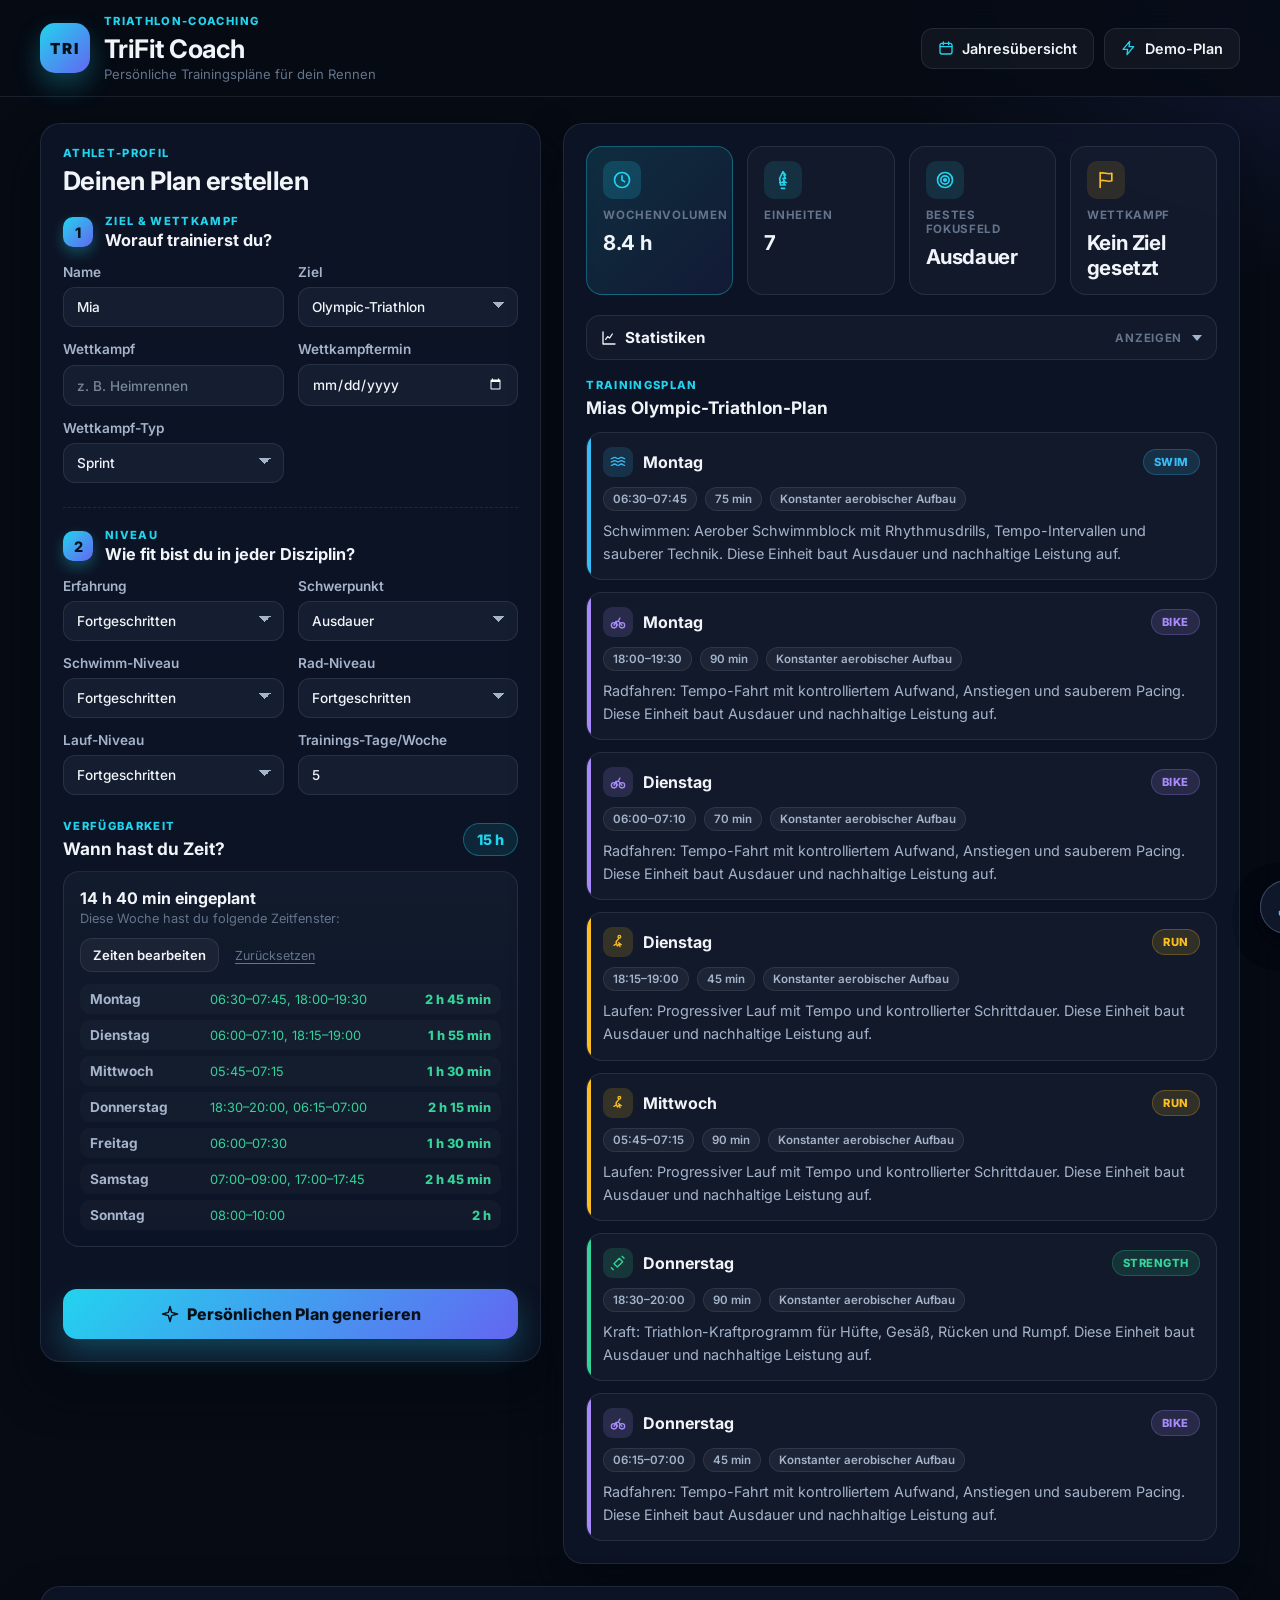
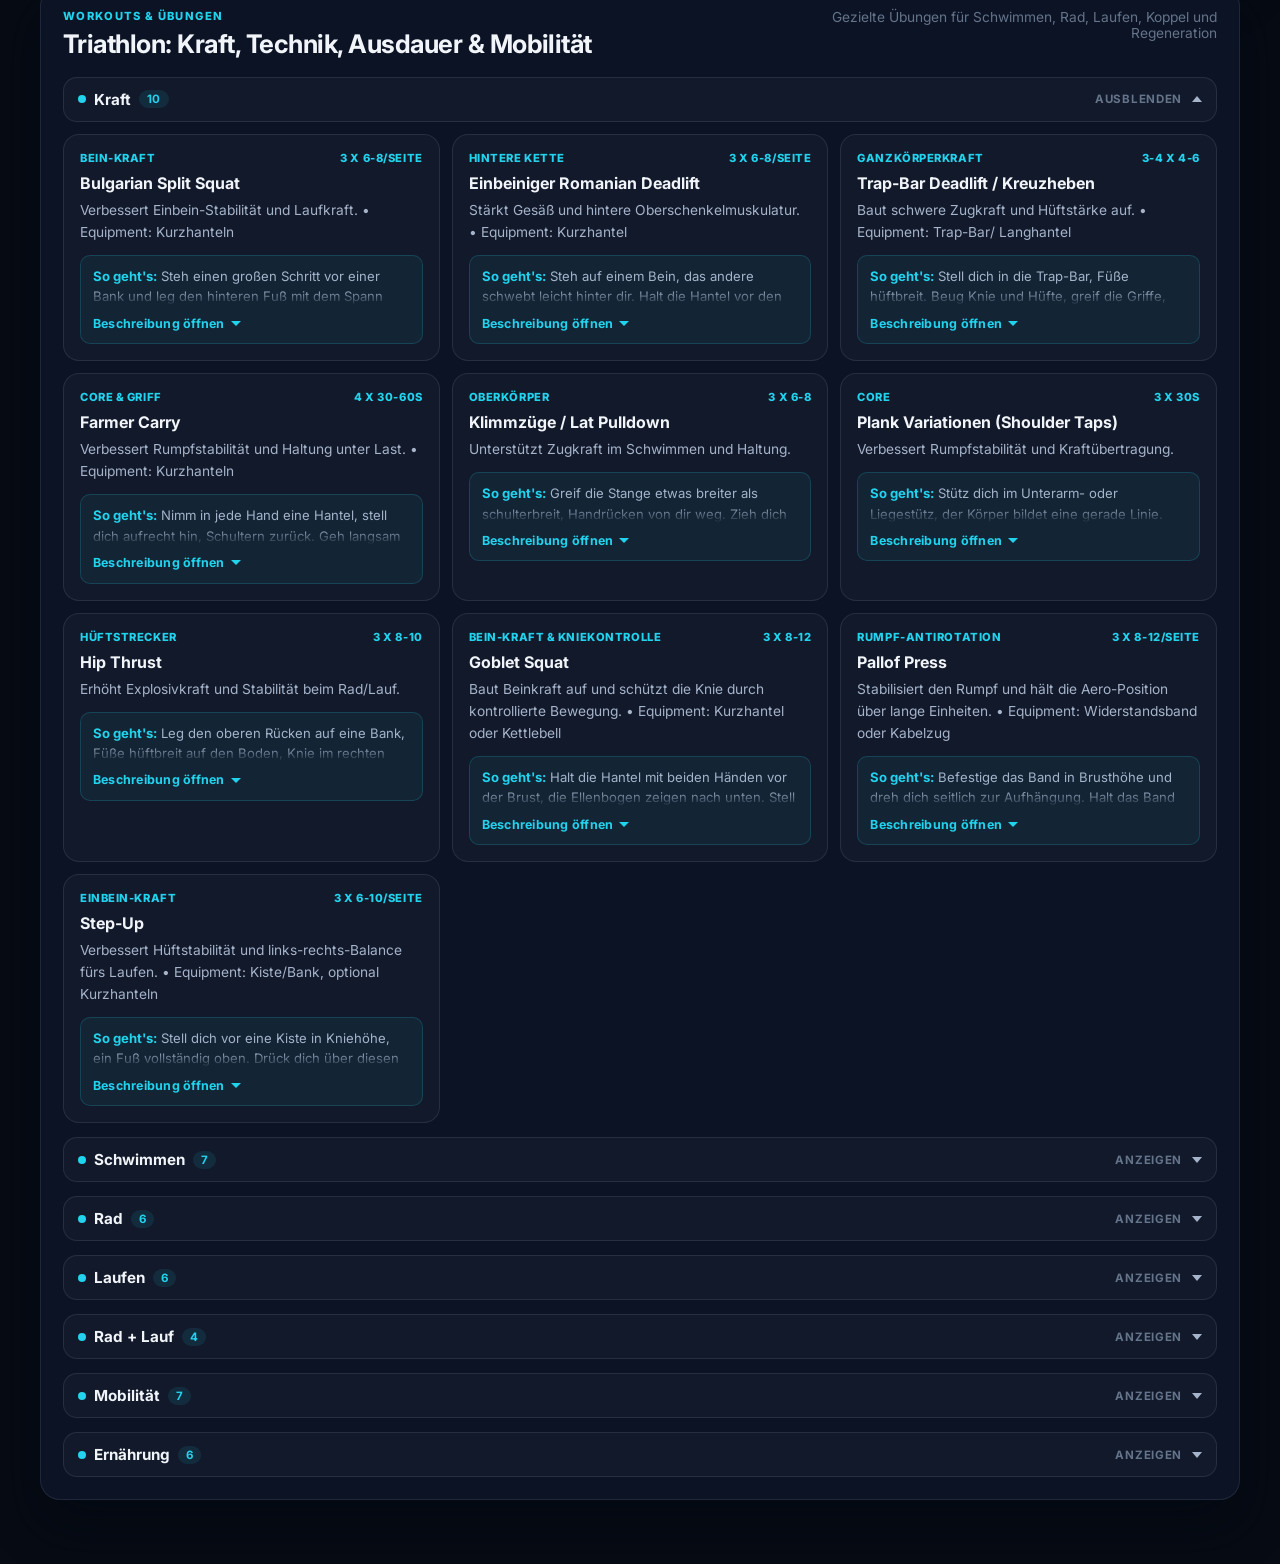
==== index.html @ b0a727ff "erster upload" ====
<!DOCTYPE html>
<html lang="de">
  <head>
    <meta charset="UTF-8" />
    <meta name="viewport" content="width=device-width, initial-scale=1.0" />
    <meta name="color-scheme" content="dark" />
    <title>TriFit Coach</title>
    <meta
      name="description"
      content="Persönliche Triathlon-Trainingspläne mit Verfügbarkeitskalender, Saisonplan und Kraftübungen."
    />
    <link rel="preconnect" href="https://fonts.googleapis.com" />
    <link rel="preconnect" href="https://fonts.gstatic.com" crossorigin />
    <link
      href="https://fonts.googleapis.com/css2?family=Inter:wght@400;500;600;700;800&display=swap"
      rel="stylesheet"
    />
    <link rel="stylesheet" href="style.css" />
  </head>
  <body>
    <header class="topbar">
      <div class="shell">
        <div class="brand-block">
          <span class="brand-badge">TRI</span>
          <div class="brand-text">
            <p class="eyebrow">Triathlon-Coaching</p>
            <h1>TriFit Coach</h1>
            <p class="tagline">Persönliche Trainingspläne für dein Rennen</p>
          </div>
        </div>
        <div class="header-actions">
          <button id="annualViewBtn" class="ghost-btn" type="button" aria-label="Jahresübersicht öffnen">
            <svg viewBox="0 0 24 24" fill="none" stroke="currentColor" stroke-width="2" stroke-linecap="round" stroke-linejoin="round" aria-hidden="true">
              <rect x="3" y="5" width="18" height="16" rx="3"></rect>
              <path d="M8 3v4M16 3v4M3 10h18"></path>
            </svg>
            Jahresübersicht
          </button>
          <button id="loadDemoBtn" class="ghost-btn" type="button" aria-label="Demo-Plan laden">
            <svg viewBox="0 0 24 24" fill="none" stroke="currentColor" stroke-width="2" stroke-linecap="round" stroke-linejoin="round" aria-hidden="true">
              <path d="M13 2 3 14h7l-1 8 10-12h-7z"></path>
            </svg>
            Demo-Plan
          </button>
        </div>
      </div>
    </header>

    <div class="page-shell">
      <main class="app-layout">
        <section class="panel form-panel">
          <div class="panel-header">
            <div>
              <p class="section-tag">Athlet-Profil</p>
              <h2>Deinen Plan erstellen</h2>
            </div>
          </div>

          <form id="plannerForm" class="planner-form" novalidate>
            <fieldset class="form-section">
              <div class="section-heading">
                <span class="step-badge">1</span>
                <div>
                  <p class="section-tag">Ziel & Wettkampf</p>
                  <h3>Worauf trainierst du?</h3>
                </div>
              </div>

              <div class="field-grid">
                <label>
                  <span>Name</span>
                  <input id="athleteName" name="athleteName" type="text" value="Mia" placeholder="Dein Name" />
                </label>

                <label>
                  <span>Ziel</span>
                  <select id="goal" name="goal">
                    <option value="sprint">Sprint-Triathlon</option>
                    <option value="olympic">Olympic-Triathlon</option>
                    <option value="half">Halbmarathon / Half Ironman</option>
                    <option value="ironman">Ironman</option>
                  </select>
                </label>

                <label>
                  <span>Wettkampf</span>
                  <input id="eventName" name="eventName" type="text" placeholder="z. B. Heimrennen" />
                </label>

                <label>
                  <span>Wettkampftermin</span>
                  <input id="eventDate" name="eventDate" type="date" />
                </label>

                <label>
                  <span>Wettkampf-Typ</span>
                  <select id="eventType" name="eventType">
                    <option value="sprint">Sprint</option>
                    <option value="olympic">Olympic</option>
                    <option value="half">Half</option>
                    <option value="ironman">Ironman</option>
                  </select>
                </label>
              </div>
            </fieldset>

            <fieldset class="form-section">
              <div class="section-heading">
                <span class="step-badge">2</span>
                <div>
                  <p class="section-tag">Niveau</p>
                  <h3>Wie fit bist du in jeder Disziplin?</h3>
                </div>
              </div>

              <div class="field-grid">
                <label>
                  <span>Erfahrung</span>
                  <select id="experience" name="experience">
                    <option value="beginner">Anfänger</option>
                    <option value="intermediate" selected>Fortgeschritten</option>
                    <option value="advanced">Erfahren</option>
                  </select>
                </label>

                <label>
                  <span>Schwerpunkt</span>
                  <select id="focus" name="focus">
                    <option value="performance">Leistung</option>
                    <option value="endurance" selected>Ausdauer</option>
                    <option value="technique">Technik</option>
                    <option value="recovery">Erholung</option>
                  </select>
                </label>

                <label>
                  <span>Schwimm-Niveau</span>
                  <select id="swimLevel" name="swimLevel">
                    <option value="beginner">Anfänger</option>
                    <option value="intermediate" selected>Fortgeschritten</option>
                    <option value="advanced">Erfahren</option>
                  </select>
                </label>

                <label>
                  <span>Rad-Niveau</span>
                  <select id="bikeLevel" name="bikeLevel">
                    <option value="beginner">Anfänger</option>
                    <option value="intermediate" selected>Fortgeschritten</option>
                    <option value="advanced">Erfahren</option>
                  </select>
                </label>

                <label>
                  <span>Lauf-Niveau</span>
                  <select id="runLevel" name="runLevel">
                    <option value="beginner">Anfänger</option>
                    <option value="intermediate" selected>Fortgeschritten</option>
                    <option value="advanced">Erfahren</option>
                  </select>
                </label>

                <label>
                  <span>Trainings-Tage/Woche</span>
                  <input id="trainingDays" name="trainingDays" type="number" min="1" max="7" value="5" />
                </label>
              </div>
            </fieldset>

            <div class="availability-box">
              <div class="availability-header">
                <div>
                  <p class="section-tag">Verfügbarkeit</p>
                  <h3>Wann hast du Zeit?</h3>
                </div>
                <span id="availabilitySummary" class="summary-pill">0 h</span>
              </div>
              <div id="timeTable" class="time-table"></div>
            </div>

            <button class="primary-btn" type="submit">
              <svg viewBox="0 0 24 24" fill="none" stroke="currentColor" stroke-width="2" stroke-linecap="round" stroke-linejoin="round" aria-hidden="true">
                <path d="M12 2l2.2 7.8L22 12l-7.8 2.2L12 22l-2.2-7.8L2 12l7.8-2.2z"></path>
              </svg>
              Persönlichen Plan generieren
            </button>
          </form>
        </section>

        <section class="panel output-panel">
          <div class="summary-grid">
            <article class="summary-card accent">
              <div class="sum-icon">
                <svg viewBox="0 0 24 24" fill="none" stroke="currentColor" stroke-width="2" stroke-linecap="round" stroke-linejoin="round" aria-hidden="true">
                  <circle cx="12" cy="12" r="9"></circle>
                  <path d="M12 7v5l3 2"></path>
                </svg>
              </div>
              <span class="label">Wochenvolumen</span>
              <strong id="weeklyVolume">0 h</strong>
            </article>
            <article class="summary-card">
              <div class="sum-icon">
                <svg viewBox="0 0 24 24" fill="none" stroke="currentColor" stroke-width="2" stroke-linecap="round" stroke-linejoin="round" aria-hidden="true">
                  <path d="M9 18h6M10 22h4M8 15h8M12 2l3 4h-2l2 4h-3l2 4h-2l2 4H9l-1-8z"></path>
                </svg>
              </div>
              <span class="label">Einheiten</span>
              <strong id="workoutCount">0</strong>
            </article>
            <article class="summary-card">
              <div class="sum-icon">
                <svg viewBox="0 0 24 24" fill="none" stroke="currentColor" stroke-width="2" stroke-linecap="round" stroke-linejoin="round" aria-hidden="true">
                  <circle cx="12" cy="12" r="9"></circle>
                  <circle cx="12" cy="12" r="5"></circle>
                  <circle cx="12" cy="12" r="1.5" fill="currentColor"></circle>
                </svg>
              </div>
              <span class="label">Bestes Fokusfeld</span>
              <strong id="focusMatch">-</strong>
            </article>
            <article class="summary-card event-card">
              <div class="sum-icon">
                <svg viewBox="0 0 24 24" fill="none" stroke="currentColor" stroke-width="2" stroke-linecap="round" stroke-linejoin="round" aria-hidden="true">
                  <path d="M5 3v18M5 4c5-2 8 2 14 0v9c-6 2-9-2-14 0"></path>
                </svg>
              </div>
              <span class="label">Wettkampf</span>
              <strong id="eventSummary">Kein Ziel gesetzt</strong>
            </article>
          </div>

          <div class="collapsible-panel">
            <button type="button" class="collapsible-toggle" aria-expanded="false" aria-controls="chartsBody">
              <span class="collapsible-title">
                <svg viewBox="0 0 24 24" fill="none" stroke="currentColor" stroke-width="2" stroke-linecap="round" stroke-linejoin="round" aria-hidden="true">
                  <path d="M3 3v18h18"></path>
                  <path d="M7 14l3-4 3 2 4-6"></path>
                </svg>
                Statistiken
              </span>
              <span class="collapsible-label">Anzeigen</span>
              <span class="collapsible-chevron"></span>
            </button>
            <div class="collapsible-body hidden" id="chartsBody">
              <div id="charts" class="charts">
                <div class="chart-block">
                  <h4>Disziplin-Fokus</h4>
                  <div id="pieChart" class="pie-chart" aria-hidden="false"></div>
                </div>
                <div class="chart-block">
                  <h4>Wochenvolumen pro Tag</h4>
                  <div id="barChart" class="bar-chart" aria-hidden="false"></div>
                </div>
              </div>
            </div>
          </div>

          <div class="result-block">
            <div class="result-header">
              <div>
                <p class="section-tag">Trainingsplan</p>
                <h3 id="planTitle">Dein Plan erscheint hier</h3>
              </div>
            </div>
            <div class="collapsible-panel hidden" id="timelinePanel">
              <button type="button" class="collapsible-toggle" aria-expanded="false" aria-controls="timelineBody">
                <span class="collapsible-title">
                  <svg viewBox="0 0 24 24" fill="none" stroke="currentColor" stroke-width="2" stroke-linecap="round" stroke-linejoin="round" aria-hidden="true">
                    <rect x="3" y="5" width="18" height="16" rx="2"></rect>
                    <path d="M3 10h18M8 3v4M16 3v4"></path>
                  </svg>
                  Saisonverlauf & Periodisierung
                </span>
                <span class="collapsible-label">Anzeigen</span>
                <span class="collapsible-chevron"></span>
              </button>
              <div class="collapsible-body hidden" id="timelineBody">
                <div id="eventPlanTimeline" class="event-plan-timeline"></div>
              </div>
            </div>
            <div id="weekPlanList" class="week-plan-list"></div>
          </div>
        </section>
      </main>

      <section class="panel strength-panel">
        <div class="panel-header split-header">
          <div>
            <p class="section-tag">Workouts & Übungen</p>
            <h2>Triathlon: Kraft, Technik, Ausdauer & Mobilität</h2>
          </div>
          <span class="helper-text">Gezielte Übungen für Schwimmen, Rad, Laufen, Koppel und Regeneration</span>
        </div>
        <div id="strengthList" class="strength-list"></div>
      </section>
    </div>

    <div id="annualModal" class="annual-modal hidden" aria-hidden="true">
      <div class="modal-card">
        <div class="modal-header">
          <div>
            <p class="section-tag">Jahresplan</p>
            <h2>Zeiten im Jahreskalender eintragen</h2>
          </div>
          <div class="modal-controls">
            <button id="prevDayBtn" class="ghost-btn mini-btn" type="button" aria-label="Vorheriger Tag">◀</button>
            <button id="todayBtn" class="ghost-btn mini-btn" type="button" aria-label="Heute">Heute</button>
            <button id="nextDayBtn" class="ghost-btn mini-btn" type="button" aria-label="Nächster Tag">▶</button>
            <button id="closeAnnualModal" class="ghost-btn mini-btn" type="button">Schließen</button>
          </div>
        </div>
        <div id="weekStrip" class="week-strip" aria-label="Woche auswählen"></div>
        <div class="modal-body">
          <div class="modal-left">
            <div id="annualEditor" class="annual-editor"></div>
            <div id="annualDayDetail" class="annual-day-detail"></div>
          </div>
          <div class="modal-right">
            <div class="grid-caption">
              <span>Jahresübersicht</span>
              <span class="grid-hint">Tag anklicken zum Bearbeiten</span>
            </div>
            <div id="annualGridModal" class="annual-grid annual-grid-modal"></div>
          </div>
        </div>
      </div>
    </div>

    <div id="fabContainer" class="fab-container">
      <button class="fab" data-action="annual" title="Jahresübersicht öffnen" aria-label="Jahresübersicht öffnen">
        <svg viewBox="0 0 24 24" fill="none" stroke="currentColor" stroke-width="2" stroke-linecap="round" stroke-linejoin="round" aria-hidden="true">
          <rect x="3" y="5" width="18" height="16" rx="3"></rect>
          <path d="M8 3v4M16 3v4M3 10h18"></path>
        </svg>
      </button>
      <button class="fab" data-action="demo" title="Demo-Plan laden" aria-label="Demo-Plan laden">
        <svg viewBox="0 0 24 24" fill="none" stroke="currentColor" stroke-width="2" stroke-linecap="round" stroke-linejoin="round" aria-hidden="true">
          <path d="M13 2 3 14h7l-1 8 10-12h-7z"></path>
        </svg>
      </button>
      <button class="fab" data-action="export" title="Export (JSON)" aria-label="Plan als JSON exportieren">
        <svg viewBox="0 0 24 24" fill="none" stroke="currentColor" stroke-width="2" stroke-linecap="round" stroke-linejoin="round" aria-hidden="true">
          <path d="M12 3v10m0 0l-4-4m4 4l4-4"></path>
          <path d="M4 17v2a2 2 0 0 0 2 2h12a2 2 0 0 0 2-2v-2"></path>
        </svg>
      </button>
    </div>

    <script src="script.js"></script>
  </body>
</html>
---- style.css ----
:root {
  --bg: #060b14;
  --surface: rgba(15, 23, 42, 0.78);
  --surface-solid: #0f172a;
  --surface-2: rgba(30, 41, 59, 0.55);
  --card: rgba(255, 255, 255, 0.028);
  --card-hover: rgba(255, 255, 255, 0.05);
  --border: rgba(148, 163, 184, 0.15);
  --border-strong: rgba(148, 163, 184, 0.32);
  --text: #f1f5f9;
  --text-2: #a5b4cb;
  --text-3: #64748b;
  --brand: #22d3ee;
  --brand-2: #818cf8;
  --brand-grad: linear-gradient(135deg, #22d3ee 0%, #6366f1 100%);
  --swim: #38bdf8;
  --bike: #a78bfa;
  --run: #fbbf24;
  --strength: #34d399;
  --rest: #f87171;
  --success: #34d399;
  --error: #fb7185;
  --focus-ring: 0 0 0 3px rgba(34, 211, 238, 0.25);
  --radius: 14px;
  --radius-lg: 20px;
  --shadow: 0 24px 50px rgba(2, 6, 16, 0.45);
  --font: "Inter", system-ui, -apple-system, "Segoe UI", sans-serif;
}

* {
  box-sizing: border-box;
}

html {
  scroll-behavior: smooth;
  scrollbar-color: rgba(148, 163, 184, 0.3) transparent;
}

body {
  margin: 0;
  min-height: 100vh;
  font-family: var(--font);
  color: var(--text);
  background:
    radial-gradient(1100px 500px at 15% -10%, rgba(56, 189, 248, 0.16), transparent 60%),
    radial-gradient(900px 480px at 110% 0%, rgba(99, 102, 241, 0.16), transparent 60%),
    radial-gradient(800px 500px at 50% 110%, rgba(52, 211, 153, 0.07), transparent 60%),
    var(--bg);
}

::selection {
  background: rgba(34, 211, 238, 0.3);
}

button,
input,
select {
  font: inherit;
}

:focus-visible {
  outline: 2px solid var(--brand);
  outline-offset: 2px;
}

::-webkit-scrollbar {
  width: 10px;
  height: 10px;
}

::-webkit-scrollbar-thumb {
  background: rgba(148, 163, 184, 0.25);
  border-radius: 999px;
  border: 2px solid transparent;
  background-clip: content-box;
}

::-webkit-scrollbar-thumb:hover {
  background: rgba(148, 163, 184, 0.45);
  border: 2px solid transparent;
  background-clip: content-box;
}

/* ---------- Layout ---------- */

.page-shell {
  width: min(1200px, calc(100% - 32px));
  margin: 0 auto;
  padding: 26px 0 64px;
}

.app-layout {
  display: grid;
  grid-template-columns: minmax(320px, 1fr) minmax(0, 1.35fr);
  gap: 22px;
  align-items: start;
}

/* ---------- Top bar ---------- */

.topbar {
  position: sticky;
  top: 0;
  z-index: 40;
  background: rgba(6, 11, 20, 0.78);
  backdrop-filter: blur(14px);
  -webkit-backdrop-filter: blur(14px);
  border-bottom: 1px solid var(--border);
}

.shell {
  width: min(1200px, calc(100% - 32px));
  margin: 0 auto;
  padding: 14px 0;
  display: flex;
  justify-content: space-between;
  align-items: center;
  gap: 16px;
}

.brand-block {
  display: flex;
  align-items: center;
  gap: 14px;
}

.brand-badge {
  display: grid;
  place-items: center;
  width: 50px;
  height: 50px;
  border-radius: 15px;
  background: var(--brand-grad);
  color: #051018;
  font-weight: 900;
  letter-spacing: 0.15em;
  font-size: 0.95rem;
  box-shadow: 0 12px 26px rgba(34, 211, 238, 0.28);
}

.brand-text h1 {
  margin: 0;
  font-size: clamp(1.5rem, 2vw, 2rem);
  letter-spacing: -0.02em;
}

.tagline {
  margin: 2px 0 0;
  color: var(--text-3);
  font-size: 0.82rem;
}

.header-actions {
  display: flex;
  align-items: center;
  gap: 10px;
  flex-wrap: wrap;
}

/* ---------- Typography ---------- */

h1,
h2,
h3,
h4,
p {
  margin: 0;
}

.eyebrow,
.section-tag {
  margin: 0 0 5px;
  color: var(--brand);
  text-transform: uppercase;
  letter-spacing: 0.12em;
  font-size: 0.7rem;
  font-weight: 800;
}

h2 {
  font-size: clamp(1.35rem, 2vw, 1.8rem);
  letter-spacing: -0.02em;
}

h3 {
  font-size: 1.08rem;
}

/* ---------- Buttons ---------- */

.ghost-btn,
.primary-btn {
  display: inline-flex;
  align-items: center;
  justify-content: center;
  gap: 8px;
  border: none;
  cursor: pointer;
  transition: transform 0.18s ease, background 0.18s ease, border-color 0.18s ease, box-shadow 0.18s ease;
}

.ghost-btn {
  background: rgba(255, 255, 255, 0.045);
  color: var(--text);
  border: 1px solid var(--border);
  padding: 11px 16px;
  border-radius: 12px;
  font-weight: 600;
  font-size: 0.9rem;
}

.ghost-btn:hover {
  background: rgba(255, 255, 255, 0.08);
  border-color: var(--border-strong);
  transform: translateY(-1px);
}

.ghost-btn svg {
  width: 16px;
  height: 16px;
  color: var(--brand);
  flex: 0 0 auto;
}

.ghost-btn.mini-btn {
  padding: 8px 12px;
  font-size: 0.82rem;
}

.primary-btn {
  width: 100%;
  margin-top: 22px;
  padding: 15px 22px;
  border-radius: 14px;
  background: var(--brand-grad);
  color: #051018;
  font-weight: 800;
  font-size: 1rem;
  box-shadow: 0 14px 30px rgba(34, 211, 238, 0.25);
}

.primary-btn:hover {
  transform: translateY(-2px);
  box-shadow: 0 18px 38px rgba(99, 102, 241, 0.35);
  filter: brightness(1.06);
}

.primary-btn:active {
  transform: translateY(0);
}

.primary-btn svg {
  width: 18px;
  height: 18px;
}

.text-btn {
  background: none;
  border: none;
  color: var(--text-3);
  cursor: pointer;
  font-size: 0.78rem;
  text-decoration: underline;
  text-underline-offset: 3px;
  padding: 4px;
}

.text-btn:hover {
  color: var(--error);
}

/* ---------- Panels ---------- */

.panel {
  background: var(--surface);
  border: 1px solid var(--border);
  border-radius: var(--radius-lg);
  padding: 22px;
  box-shadow: var(--shadow);
  backdrop-filter: blur(10px);
}

.panel-header {
  margin-bottom: 18px;
}

/* ---------- Form ---------- */

.planner-form {
  display: grid;
  gap: 20px;
}

.form-section {
  border: 0;
  margin: 0;
  padding: 0;
  min-width: 0;
  display: grid;
  gap: 14px;
}

.form-section + .form-section {
  padding-top: 20px;
  margin-top: 4px;
  border-top: 1px dashed var(--border);
}

.section-heading {
  display: flex;
  align-items: center;
  gap: 12px;
}

.step-badge {
  display: grid;
  place-items: center;
  width: 30px;
  height: 30px;
  flex: 0 0 30px;
  border-radius: 10px;
  background: var(--brand-grad);
  color: #051018;
  font-weight: 800;
  font-size: 0.9rem;
  box-shadow: 0 6px 14px rgba(34, 211, 238, 0.3);
}

.section-heading h3 {
  font-size: 1.02rem;
}

.section-heading .section-tag {
  margin-bottom: 2px;
}

.field-grid {
  display: grid;
  grid-template-columns: repeat(2, minmax(0, 1fr));
  gap: 14px;
}

label {
  display: grid;
  gap: 7px;
  color: var(--text-2);
  font-size: 0.85rem;
  font-weight: 600;
}

input,
select {
  width: 100%;
  background: var(--surface-2);
  color: var(--text);
  border: 1px solid var(--border);
  border-radius: 12px;
  padding: 11px 13px;
  font-weight: 500;
  color-scheme: dark;
  transition: border-color 0.18s ease, box-shadow 0.18s ease, background 0.18s ease;
}

input:hover,
select:hover {
  border-color: var(--border-strong);
}

input:focus,
select:focus {
  outline: none;
  border-color: var(--brand);
  background: rgba(15, 23, 42, 0.92);
  box-shadow: var(--focus-ring);
}

select {
  appearance: none;
  background-image: linear-gradient(45deg, transparent 50%, #a5b4cb 50%), linear-gradient(135deg, #a5b4cb 50%, transparent 50%);
  background-position: calc(100% - 18px) calc(50% - 2px), calc(100% - 12px) calc(50% - 2px);
  background-size: 6px 6px, 6px 6px;
  background-repeat: no-repeat;
}

input::placeholder {
  color: rgba(165, 180, 203, 0.7);
}

/* ---------- Availability ---------- */

.availability-box {
  padding: 4px 0 0;
}

.availability-header,
.result-header,
.split-header {
  display: flex;
  align-items: center;
  justify-content: space-between;
  gap: 14px;
}

.availability-header {
  margin-bottom: 12px;
}

.summary-pill {
  background: rgba(34, 211, 238, 0.1);
  border: 1px solid rgba(34, 211, 238, 0.35);
  color: var(--brand);
  padding: 7px 13px;
  border-radius: 999px;
  font-weight: 800;
  font-size: 0.9rem;
  white-space: nowrap;
}

.time-table {
  display: grid;
  gap: 10px;
}

.avail-week-card {
  border: 1px solid var(--border);
  border-radius: 16px;
  padding: 16px;
  background: linear-gradient(180deg, rgba(30, 41, 59, 0.4), rgba(15, 23, 42, 0.3));
}

.avail-week-head {
  display: flex;
  align-items: center;
  justify-content: space-between;
  gap: 12px;
  margin-bottom: 12px;
  flex-wrap: wrap;
}

.avail-week-summary {
  display: grid;
  gap: 3px;
}

.avail-week-summary strong {
  font-size: 1rem;
}

.avail-week-summary span {
  color: var(--text-3);
  font-size: 0.8rem;
}

.avail-week-actions {
  display: flex;
  align-items: center;
  gap: 12px;
}

.avail-day-list {
  display: grid;
  gap: 6px;
}

.avail-day-row {
  display: grid;
  grid-template-columns: 110px minmax(0, 1fr) 76px;
  gap: 10px;
  align-items: center;
  padding: 7px 10px;
  border-radius: 10px;
  background: rgba(148, 163, 184, 0.04);
}

.avail-day-name {
  font-weight: 700;
  font-size: 0.85rem;
  color: var(--text-2);
}

.avail-day-time {
  font-size: 0.8rem;
  color: var(--text-3);
}

.avail-day-time.has {
  color: var(--strength);
}

.avail-day-hours {
  font-size: 0.8rem;
  font-weight: 800;
  text-align: right;
  color: var(--text-3);
}

.avail-day-hours.has {
  color: var(--strength);
}

.avail-empty-hint {
  color: var(--text-3);
  font-size: 0.85rem;
  line-height: 1.6;
  padding: 6px 2px;
}

/* ---------- Summary cards ---------- */

.summary-grid {
  display: grid;
  grid-template-columns: repeat(4, minmax(0, 1fr));
  gap: 14px;
  margin-bottom: 20px;
}

.summary-card {
  display: flex;
  flex-direction: column;
  gap: 9px;
  background: var(--card);
  border: 1px solid var(--border);
  border-radius: 16px;
  padding: 14px 16px;
  position: relative;
  overflow: hidden;
  transition: border-color 0.18s ease, transform 0.18s ease;
}

.summary-card:hover {
  border-color: var(--border-strong);
  transform: translateY(-1px);
}

.sum-icon {
  width: 38px;
  height: 38px;
  border-radius: 10px;
  display: grid;
  place-items: center;
  background: rgba(34, 211, 238, 0.12);
  color: var(--brand);
}

.sum-icon svg {
  width: 20px;
  height: 20px;
}

.summary-card .label {
  color: var(--text-3);
  font-size: 0.72rem;
  font-weight: 700;
  text-transform: uppercase;
  letter-spacing: 0.06em;
}

.summary-card strong {
  font-size: clamp(1.1rem, 1.6vw, 1.5rem);
  letter-spacing: -0.02em;
  line-height: 1.2;
}

.summary-card.accent {
  background: linear-gradient(135deg, rgba(34, 211, 238, 0.14), rgba(99, 102, 241, 0.08));
  border-color: rgba(34, 211, 238, 0.35);
}

.summary-card.accent .sum-icon {
  background: rgba(34, 211, 238, 0.18);
}

.summary-card.event-card .sum-icon {
  color: var(--run);
  background: rgba(251, 191, 36, 0.12);
}

/* ---------- Charts ---------- */

.charts {
  display: grid;
  grid-template-columns: 210px minmax(0, 1fr);
  gap: 14px;
}

.chart-block {
  background: var(--card);
  border: 1px solid var(--border);
  border-radius: 16px;
  padding: 14px;
}

.chart-block h4 {
  margin: 0 0 12px;
  font-size: 0.74rem;
  text-transform: uppercase;
  letter-spacing: 0.08em;
  color: var(--text-3);
  font-weight: 700;
}

.pie-chart {
  display: flex;
  flex-direction: column;
  align-items: center;
  gap: 10px;
}

.pie-chart svg {
  max-width: 100%;
}

.pie-chart svg path {
  cursor: pointer;
}

.pie-legend {
  display: flex;
  flex-wrap: wrap;
  gap: 6px 12px;
  justify-content: center;
}

.legend-row {
  display: flex;
  align-items: center;
  font-size: 0.72rem;
  font-weight: 600;
  color: var(--text-2);
  cursor: pointer;
  transition: opacity 0.18s ease;
}

.bar-chart {
  width: 100%;
}

.bar-chart svg {
  width: 100%;
  height: auto;
  display: block;
}

.bar-chart svg g {
  cursor: pointer;
}

/* ---------- Results / plan ---------- */

.result-block {
  margin-top: 8px;
}

.result-header {
  margin-bottom: 14px;
}

.week-plan-list {
  display: grid;
  gap: 12px;
}

.day-plan-card {
  position: relative;
  border: 1px solid var(--border);
  background: var(--card);
  border-radius: 16px;
  padding: 14px 16px;
  overflow: hidden;
  transition: transform 0.18s ease, border-color 0.18s ease, background 0.18s ease;
}

.day-plan-card:hover {
  transform: translateY(-1px);
  border-color: var(--border-strong);
  background: var(--card-hover);
}

.day-plan-card::before {
  content: "";
  position: absolute;
  left: 0;
  top: 0;
  bottom: 0;
  width: 4px;
  background: var(--text-3);
}

.day-plan-card.swim::before {
  background: var(--swim);
}

.day-plan-card.bike::before {
  background: var(--bike);
}

.day-plan-card.run::before {
  background: var(--run);
}

.day-plan-card.strength::before {
  background: var(--strength);
}

.day-plan-card.rest::before {
  background: var(--rest);
}

.day-plan-card header {
  display: flex;
  justify-content: space-between;
  align-items: center;
  gap: 10px;
  margin-bottom: 10px;
}

.card-title-row {
  display: flex;
  align-items: center;
  gap: 10px;
}

.day-plan-card h4 {
  margin: 0;
  font-size: 1rem;
}

.disc-icon {
  display: grid;
  place-items: center;
  width: 30px;
  height: 30px;
  border-radius: 9px;
}

.disc-icon svg {
  width: 16px;
  height: 16px;
}

.disc-icon.swim {
  background: rgba(56, 189, 248, 0.15);
  color: var(--swim);
}

.disc-icon.bike {
  background: rgba(167, 139, 250, 0.15);
  color: var(--bike);
}

.disc-icon.run {
  background: rgba(251, 191, 36, 0.15);
  color: var(--run);
}

.disc-icon.strength {
  background: rgba(52, 211, 153, 0.15);
  color: var(--strength);
}

.disc-icon.rest {
  background: rgba(248, 113, 113, 0.15);
  color: var(--rest);
}

.pill {
  padding: 5px 10px;
  border-radius: 999px;
  font-size: 0.7rem;
  font-weight: 800;
  letter-spacing: 0.05em;
  text-transform: uppercase;
  border: 1px solid transparent;
}

.pill.swim {
  background: rgba(56, 189, 248, 0.14);
  color: var(--swim);
  border-color: rgba(56, 189, 248, 0.25);
}

.pill.bike {
  background: rgba(167, 139, 250, 0.14);
  color: var(--bike);
  border-color: rgba(167, 139, 250, 0.25);
}

.pill.run {
  background: rgba(251, 191, 36, 0.13);
  color: var(--run);
  border-color: rgba(251, 191, 36, 0.25);
}

.pill.strength {
  background: rgba(52, 211, 153, 0.13);
  color: var(--strength);
  border-color: rgba(52, 211, 153, 0.25);
}

.pill.rest {
  background: rgba(248, 113, 113, 0.12);
  color: var(--rest);
  border-color: rgba(248, 113, 113, 0.25);
}

.session-meta {
  display: flex;
  flex-wrap: wrap;
  gap: 8px;
  margin-bottom: 8px;
}

.session-meta span {
  background: rgba(148, 163, 184, 0.08);
  border: 1px solid var(--border);
  color: var(--text-2);
  padding: 4px 9px;
  border-radius: 999px;
  font-size: 0.72rem;
  font-weight: 600;
}

.session-description {
  margin: 0;
  color: var(--text-2);
  line-height: 1.6;
  font-size: 0.9rem;
}

.empty-state {
  color: var(--text-2);
  padding: 20px;
  border: 1px dashed var(--border-strong);
  border-radius: 14px;
  background: rgba(255, 255, 255, 0.02);
  text-align: center;
  line-height: 1.7;
  font-size: 0.92rem;
}

.empty-state strong {
  color: var(--text);
}

/* ---------- Event timeline / periodization ---------- */

.event-plan-timeline {
  margin-top: 14px;
  display: grid;
  gap: 14px;
}

.full-plan-until-event {
  display: grid;
  gap: 14px;
}

.period-week-block {
  border: 1px solid var(--border);
  border-radius: 16px;
  padding: 14px 16px;
  background: var(--card);
}

.period-week-block h4 {
  margin: 0 0 12px;
  font-size: 0.9rem;
  color: var(--text-2);
  font-weight: 700;
}

.period-week-block h4 .phase {
  color: var(--brand);
}

.period-timeline {
  margin-bottom: 4px;
}

.period-timeline h4 {
  margin: 0 0 12px;
  font-size: 0.9rem;
  color: var(--text-2);
}

.period-week {
  padding: 9px 12px;
  border-radius: 10px;
  background: rgba(148, 163, 184, 0.05);
  border: 1px solid var(--border);
  margin-bottom: 8px;
  font-size: 0.84rem;
  color: var(--text-2);
}

.period-week strong {
  color: var(--text);
}

.period-week .phase {
  color: var(--brand);
  font-weight: 800;
}

.week-session {
  border-left: 3px solid var(--strength);
  background: rgba(9, 14, 26, 0.5);
  border-radius: 10px;
  padding: 9px 12px;
  font-size: 0.8rem;
  line-height: 1.5;
  color: var(--text-2);
}

.week-session + .week-session {
  margin-top: 8px;
}

.week-session strong {
  color: var(--text);
  font-size: 0.84rem;
  display: block;
  margin-bottom: 2px;
}

.week-session small {
  color: var(--text-3);
}

.week-session.swim {
  border-color: var(--swim);
}

.week-session.bike {
  border-color: var(--bike);
}

.week-session.run {
  border-color: var(--run);
}

.week-session.strength {
  border-color: var(--strength);
}

.week-session.rest {
  border-color: var(--rest);
}

/* ---------- Strength panel ---------- */

.strength-panel {
  margin-top: 22px;
}

.split-header {
  align-items: flex-start;
}

.helper-text {
  color: var(--text-3);
  font-size: 0.86rem;
  max-width: 44ch;
  text-align: right;
}

.strength-list {
  margin-top: 18px;
}

.exercise-section {
  margin-bottom: 14px;
}

.exercise-section:last-child {
  margin-bottom: 0;
}

.ex-cat-body {
  margin-top: 12px;
}

.ex-cat-header {
  display: flex;
  align-items: center;
  gap: 10px;
  width: 100%;
  padding: 12px 14px;
  background: var(--card);
  border: 1px solid var(--border);
  border-radius: 14px;
  color: var(--text);
  cursor: pointer;
  font: inherit;
  text-align: left;
  transition: border-color 0.18s ease, background 0.18s ease;
}

.ex-cat-header:hover {
  border-color: var(--border-strong);
  background: var(--card-hover);
}

.ex-cat-title {
  font-size: 0.95rem;
  font-weight: 700;
}

.ex-cat-dot {
  width: 8px;
  height: 8px;
  border-radius: 50%;
  background: var(--brand);
  flex: none;
}

.ex-cat-count {
  font-size: 0.72rem;
  font-weight: 700;
  color: var(--brand);
  background: rgba(34, 211, 238, 0.1);
  border-radius: 999px;
  padding: 2px 8px;
  letter-spacing: 0.04em;
}

.exercise-grid {
  display: grid;
  grid-template-columns: repeat(3, minmax(0, 1fr));
  gap: 12px;
}

.exercise-card {
  border: 1px solid var(--border);
  background: var(--card);
  border-radius: 16px;
  padding: 16px;
  transition: transform 0.18s ease, border-color 0.18s ease, background 0.18s ease;
}

.exercise-card:hover {
  transform: translateY(-2px);
  border-color: var(--border-strong);
  background: var(--card-hover);
}

.exercise-card .meta {
  display: flex;
  justify-content: space-between;
  gap: 8px;
  margin-bottom: 8px;
  color: var(--brand);
  font-weight: 800;
  font-size: 0.7rem;
  text-transform: uppercase;
  letter-spacing: 0.05em;
}

.exercise-card h4 {
  margin: 0 0 6px;
  font-size: 1rem;
}

.exercise-card p {
  margin: 0;
  color: var(--text-2);
  line-height: 1.6;
  font-size: 0.86rem;
}

/* Explanation box */
.ex-howto {
  margin-top: 12px;
  padding: 10px 12px;
  border-radius: 10px;
  background: rgba(34, 211, 238, 0.06);
  border: 1px solid rgba(34, 211, 238, 0.18);
  color: var(--text-2);
  font-size: 0.82rem;
  line-height: 1.55;
  cursor: pointer;
}

.ex-howto-body {
  max-height: 3.2em;
  overflow: hidden;
  mask-image: linear-gradient(to bottom, #000 55%, transparent 95%);
  -webkit-mask-image: linear-gradient(to bottom, #000 55%, transparent 95%);
  transition: max-height 0.25s ease;
}

.ex-howto.open .ex-howto-body {
  max-height: 500px;
  mask-image: none;
  -webkit-mask-image: none;
}

.ex-howto strong {
  color: var(--brand);
}

.ex-howto-toggle {
  display: inline-flex;
  align-items: center;
  gap: 6px;
  margin-top: 6px;
  color: var(--brand);
  font-size: 0.78rem;
  font-weight: 700;
  letter-spacing: 0.02em;
}

.ex-howto-chevron {
  width: 0;
  height: 0;
  border-left: 5px solid transparent;
  border-right: 5px solid transparent;
  border-top: 5px solid currentColor;
  transition: transform 0.25s ease;
}

.ex-howto.open .ex-howto-chevron {
  transform: rotate(180deg);
}

/* ---------- Collapsible panels ---------- */

.collapsible-panel {
  margin-bottom: 18px;
}

.collapsible-panel.hidden {
  display: none;
}

.collapsible-toggle {
  display: flex;
  align-items: center;
  gap: 10px;
  width: 100%;
  padding: 12px 14px;
  background: var(--card);
  border: 1px solid var(--border);
  border-radius: 14px;
  color: var(--text);
  cursor: pointer;
  font: inherit;
  text-align: left;
  transition: border-color 0.18s ease, background 0.18s ease;
}

.collapsible-toggle:hover {
  border-color: var(--border-strong);
  background: var(--card-hover);
}

.collapsible-toggle svg {
  width: 16px;
  height: 16px;
  flex: none;
}

.collapsible-title {
  display: flex;
  align-items: center;
  gap: 8px;
  font-size: 0.95rem;
  font-weight: 700;
}

.collapsible-label {
  margin-left: auto;
  font-size: 0.72rem;
  font-weight: 700;
  text-transform: uppercase;
  letter-spacing: 0.06em;
  color: var(--text-3);
}

.collapsible-chevron {
  width: 0;
  height: 0;
  border-left: 5px solid transparent;
  border-right: 5px solid transparent;
  border-top: 6px solid var(--text-2);
  flex: none;
  transition: transform 0.22s ease;
}

.collapsible-toggle.open .collapsible-chevron {
  transform: rotate(180deg);
}

.collapsible-body {
  margin-top: 14px;
}

.hidden {
  display: none;
}

/* ---------- Annual modal ---------- */

.annual-modal {
  position: fixed;
  inset: 0;
  background: rgba(3, 8, 16, 0.75);
  backdrop-filter: blur(6px);
  -webkit-backdrop-filter: blur(6px);
  display: grid;
  place-items: center;
  z-index: 50;
  padding: 20px;
  animation: fadeIn 0.2s ease;
}

.annual-modal.hidden {
  display: none;
}

@keyframes fadeIn {
  from {
    opacity: 0;
  }
  to {
    opacity: 1;
  }
}

@keyframes slideUp {
  from {
    transform: translateY(14px);
    opacity: 0;
  }
  to {
    transform: none;
    opacity: 1;
  }
}

.modal-card {
  width: min(1200px, 100%);
  max-height: 92vh;
  display: flex;
  flex-direction: column;
  overflow: hidden;
  background: linear-gradient(180deg, #0f1a2b 0%, #0b1524 100%);
  border: 1px solid var(--border-strong);
  border-radius: 22px;
  padding: 22px;
  box-shadow: var(--shadow);
  animation: slideUp 0.28s cubic-bezier(0.22, 0.9, 0.36, 1);
}

.modal-header {
  display: flex;
  justify-content: space-between;
  align-items: center;
  gap: 14px;
  margin-bottom: 14px;
  flex-wrap: wrap;
}

.modal-controls {
  display: flex;
  gap: 8px;
  align-items: center;
  flex-wrap: wrap;
}

/* Wochen-Leiste für Einzel-Tag-Navigation */
.week-strip {
  display: flex;
  gap: 8px;
  flex-wrap: wrap;
  margin-bottom: 16px;
  padding-bottom: 14px;
  border-bottom: 1px solid var(--border);
}

.day-chip {
  display: grid;
  gap: 2px;
  place-items: center;
  min-width: 54px;
  padding: 8px 6px;
  border-radius: 12px;
  border: 1px solid var(--border);
  background: rgba(148, 163, 184, 0.05);
  color: var(--text-2);
  cursor: pointer;
  position: relative;
  transition: background 0.15s ease, border-color 0.15s ease, transform 0.15s ease;
}

.day-chip:hover {
  border-color: rgba(34, 211, 238, 0.5);
  transform: translateY(-1px);
}

.day-chip .chip-dow {
  font-size: 0.64rem;
  text-transform: uppercase;
  letter-spacing: 0.05em;
  color: var(--text-3);
}

.day-chip .chip-day {
  font-size: 0.95rem;
  font-weight: 700;
}

.day-chip.today .chip-day {
  color: var(--brand);
}

.day-chip.selected {
  background: var(--brand-grad);
  border-color: transparent;
  box-shadow: 0 8px 18px rgba(34, 211, 238, 0.3);
}

.day-chip.selected .chip-dow,
.day-chip.selected .chip-day {
  color: #061018;
}

.chip-dot {
  position: absolute;
  bottom: 4px;
  left: 50%;
  transform: translateX(-50%);
  width: 5px;
  height: 5px;
  border-radius: 50%;
  background: var(--strength);
}

.day-chip.selected .chip-dot {
  background: #061018;
}

/* Getrennte Scroll-Bereiche: links Editor + Detail, rechts Jahresraster */
.modal-body {
  flex: 1;
  min-height: 0;
  display: grid;
  grid-template-columns: minmax(0, 1fr) minmax(0, 1.15fr);
  gap: 18px;
  overflow: hidden;
}

.modal-left {
  min-height: 0;
  overflow: auto;
  display: grid;
  gap: 16px;
  align-content: start;
  padding-right: 6px;
}

.modal-right {
  min-height: 0;
  overflow: auto;
  display: grid;
  gap: 10px;
  align-content: start;
  padding-right: 6px;
}

.grid-caption {
  display: flex;
  justify-content: space-between;
  align-items: baseline;
  gap: 8px;
  font-size: 0.74rem;
  color: var(--text-3);
  font-weight: 700;
  text-transform: uppercase;
  letter-spacing: 0.06em;
}

.grid-hint {
  color: var(--text-3);
  font-weight: 500;
  text-transform: none;
  letter-spacing: 0;
}

.annual-editor-card {
  display: grid;
  gap: 14px;
  margin-bottom: 18px;
  padding: 16px;
  background: var(--card);
  border: 1px solid var(--border);
  border-radius: 16px;
}

.editor-header {
  display: flex;
  justify-content: space-between;
  align-items: center;
  gap: 12px;
  flex-wrap: wrap;
}

.editor-date {
  display: grid;
  gap: 2px;
}

.editor-date strong {
  font-size: 1rem;
}

.editor-key {
  color: var(--text-3);
  font-size: 0.75rem;
  letter-spacing: 0.04em;
}

.toggle-row {
  display: flex;
  align-items: center;
  gap: 8px;
  color: var(--text-2);
  font-size: 0.85rem;
  cursor: pointer;
  user-select: none;
}

.toggle-row input[type="checkbox"] {
  width: 17px;
  height: 17px;
  accent-color: var(--brand);
}

.window-list {
  display: grid;
  gap: 10px;
}

.annual-window-row {
  display: grid;
  grid-template-columns: 100px minmax(0, 1fr) 30px;
  gap: 10px;
  align-items: center;
}

.window-label {
  font-size: 0.82rem;
  font-weight: 600;
  color: var(--text-2);
}

.window-inputs {
  display: grid;
  grid-template-columns: minmax(0, 1fr) auto minmax(0, 1fr);
  gap: 8px;
  align-items: center;
}

.window-sep {
  color: var(--text-3);
  font-weight: 600;
  font-size: 0.85rem;
}

.window-empty {
  color: var(--text-3);
  font-size: 0.85rem;
  padding: 4px 2px;
}

.window-actions {
  display: flex;
  gap: 8px;
}

.window-remove {
  width: 30px;
  height: 30px;
  display: grid;
  place-items: center;
  border-radius: 9px;
  border: 1px solid var(--border);
  background: rgba(248, 113, 113, 0.08);
  color: var(--error);
  cursor: pointer;
  transition: background 0.15s ease, border-color 0.15s ease;
}

.window-remove:hover {
  background: rgba(248, 113, 113, 0.16);
  border-color: rgba(248, 113, 113, 0.4);
}

.window-remove svg {
  width: 14px;
  height: 14px;
}

.primary-btn.compact {
  margin-top: 4px;
  padding: 12px 18px;
  font-size: 0.95rem;
}

.annual-slot {
  width: 100%;
}

.annual-day-detail {
  margin-bottom: 18px;
}

.annual-detail-card {
  background: var(--card);
  border: 1px solid var(--border);
  border-radius: 18px;
  padding: 18px;
}

.detail-header {
  display: flex;
  justify-content: space-between;
  align-items: center;
  gap: 12px;
  margin-bottom: 16px;
  flex-wrap: wrap;
}

.week-overview-box {
  margin-bottom: 16px;
  padding: 14px;
  border: 1px solid var(--border);
  border-radius: 14px;
  background: rgba(9, 14, 26, 0.5);
}

.week-overview-box h4 {
  margin: 0 0 10px;
  font-size: 0.9rem;
  color: var(--text-2);
}

.week-row {
  display: grid;
  grid-template-columns: 100px minmax(0, 190px) minmax(0, 1fr);
  gap: 12px;
  padding: 9px 0;
  border-top: 1px solid var(--border);
  color: var(--text-2);
  align-items: center;
}

.week-row:first-child {
  border-top: none;
}

.week-row strong {
  font-size: 0.82rem;
  color: var(--text);
}

.week-row span,
.week-row small {
  font-size: 0.75rem;
  color: var(--text-3);
}

.detail-list {
  list-style: none;
  margin: 0;
  padding: 0;
  display: grid;
  gap: 10px;
}

.detail-list li {
  display: grid;
  gap: 4px;
  padding: 12px;
  border-radius: 12px;
  border: 1px solid var(--border);
  background: rgba(9, 14, 26, 0.5);
}

.detail-list strong {
  color: var(--text);
  font-size: 1rem;
}

.detail-list small {
  color: var(--text-2);
  line-height: 1.5;
}

.detail-pill {
  width: fit-content;
  padding: 5px 9px;
  border-radius: 999px;
  font-size: 0.68rem;
  font-weight: 800;
  text-transform: uppercase;
  letter-spacing: 0.05em;
  border: 1px solid transparent;
}

.detail-pill.swim {
  background: rgba(56, 189, 248, 0.14);
  color: var(--swim);
}

.detail-pill.bike {
  background: rgba(167, 139, 250, 0.14);
  color: var(--bike);
}

.detail-pill.run {
  background: rgba(251, 191, 36, 0.13);
  color: var(--run);
}

.detail-pill.strength {
  background: rgba(52, 211, 153, 0.13);
  color: var(--strength);
}

.detail-pill.rest {
  background: rgba(248, 113, 113, 0.12);
  color: var(--rest);
}

.detail-empty {
  color: var(--text-3);
  padding: 10px 12px;
}

/* ---------- Annual calendar grid ---------- */

.annual-grid-modal {
  display: grid;
  grid-template-columns: repeat(auto-fill, minmax(180px, 1fr));
  gap: 12px;
}

.month-card {
  background: var(--card);
  border: 1px solid var(--border);
  border-radius: 14px;
  padding: 12px;
  transition: border-color 0.18s ease, box-shadow 0.18s ease;
}

.month-card.current {
  border-color: rgba(34, 211, 238, 0.4);
  box-shadow: 0 8px 20px rgba(34, 211, 238, 0.08);
}

.month-head {
  display: flex;
  justify-content: space-between;
  align-items: baseline;
  margin-bottom: 8px;
}

.month-head h4 {
  margin: 0;
  font-size: 0.85rem;
  color: var(--text-2);
  font-weight: 700;
}

.month-year {
  font-size: 0.7rem;
  color: var(--text-3);
  font-weight: 700;
}

.month-days {
  display: grid;
  grid-template-columns: repeat(7, minmax(0, 1fr));
  gap: 4px;
}

.month-days .dow {
  display: grid;
  place-items: center;
  min-height: 16px;
  font-size: 0.62rem;
  font-weight: 800;
  text-transform: uppercase;
  color: var(--text-3);
}

.day-cell {
  position: relative;
  display: grid;
  place-items: center;
  min-height: 28px;
  border-radius: 8px;
  border: 1px solid transparent;
  background: rgba(148, 163, 184, 0.05);
  color: var(--text-2);
  font-size: 0.8rem;
  cursor: pointer;
  transition: background 0.15s ease, border-color 0.15s ease, transform 0.15s ease;
}

.day-cell:hover {
  border-color: rgba(34, 211, 238, 0.5);
  background: rgba(34, 211, 238, 0.08);
  transform: translateY(-1px);
}

.day-cell.blank {
  visibility: hidden;
  pointer-events: none;
}

.day-cell.disabled {
  opacity: 0.3;
  pointer-events: none;
}

.day-cell.today:not(.selected) {
  border-color: rgba(34, 211, 238, 0.55);
  color: var(--brand);
  font-weight: 800;
}

.day-cell.blocked {
  background: rgba(248, 113, 113, 0.14);
  border-color: rgba(248, 113, 113, 0.35);
  color: var(--text);
}

.day-cell.has-time::after {
  content: "";
  position: absolute;
  bottom: 3px;
  left: 50%;
  transform: translateX(-50%);
  width: 5px;
  height: 5px;
  border-radius: 50%;
  background: var(--strength);
}

.day-cell.blocked.has-time::after {
  background: var(--rest);
}

.day-cell.selected {
  background: var(--brand-grad);
  color: #061018;
  border-color: transparent;
  box-shadow: 0 8px 18px rgba(34, 211, 238, 0.3);
  font-weight: 800;
}

.day-cell.selected.has-time::after {
  background: #061018;
}

/* ---------- Toasts ---------- */

.toast-container {
  position: fixed;
  left: 50%;
  bottom: 26px;
  transform: translateX(-50%);
  display: grid;
  gap: 10px;
  z-index: 120;
  pointer-events: none;
  width: min(440px, calc(100% - 32px));
}

.toast {
  background: #0f2333;
  border: 1px solid rgba(52, 211, 153, 0.4);
  color: var(--text);
  padding: 13px 16px;
  border-radius: 13px;
  font-size: 0.88rem;
  font-weight: 600;
  box-shadow: 0 18px 40px rgba(2, 6, 16, 0.55);
  opacity: 0;
  transform: translateY(10px);
  transition: opacity 0.3s ease, transform 0.3s ease;
  display: flex;
  align-items: center;
  gap: 10px;
}

.toast.show {
  opacity: 1;
  transform: none;
}

.toast.error {
  border-color: rgba(248, 113, 113, 0.5);
}

.toast.success::before {
  content: "";
  width: 8px;
  height: 8px;
  border-radius: 50%;
  background: var(--success);
  box-shadow: 0 0 12px rgba(52, 211, 153, 0.8);
}

.toast.error::before {
  content: "";
  width: 8px;
  height: 8px;
  border-radius: 50%;
  background: var(--error);
  box-shadow: 0 0 12px rgba(248, 113, 113, 0.8);
}

/* ---------- Misc ---------- */

@keyframes shake {
  10%, 90% {
    transform: translateX(-2px);
  }
  20%, 80% {
    transform: translateX(4px);
  }
  30%, 50%, 70% {
    transform: translateX(-6px);
  }
  40%, 60% {
    transform: translateX(6px);
  }
}

.shake {
  animation: shake 0.5s ease;
}

.fab-container {
  position: fixed;
  right: 20px;
  bottom: 20px;
  display: flex;
  flex-direction: column;
  gap: 10px;
  z-index: 60;
}

.fab {
  width: 54px;
  height: 54px;
  border-radius: 50%;
  display: grid;
  place-items: center;
  background: var(--surface-solid);
  border: 1px solid var(--border-strong);
  color: var(--brand);
  box-shadow: 0 10px 24px rgba(2, 6, 16, 0.5);
  cursor: grab;
  transition: transform 0.18s ease, border-color 0.18s ease, box-shadow 0.18s ease;
}

.fab svg {
  width: 22px;
  height: 22px;
}

.fab:hover {
  transform: translateY(-2px);
  border-color: var(--brand);
  box-shadow: 0 14px 30px rgba(34, 211, 238, 0.25);
}

.fab:active {
  cursor: grabbing;
}

.fab.dragging {
  opacity: 0.9;
  transform: scale(1.05);
}

/* ---------- Responsive ---------- */

@media (max-width: 1024px) {
  .app-layout {
    grid-template-columns: 1fr;
  }

  .summary-grid {
    grid-template-columns: repeat(2, minmax(0, 1fr));
  }

  .exercise-grid {
    grid-template-columns: 1fr 1fr;
  }
}

@media (max-width: 1000px) {
  .modal-card {
    overflow-y: auto;
    overflow-x: hidden;
  }

  .modal-body {
    display: block;
    overflow: visible;
    flex: none;
  }

  .modal-left,
  .modal-right {
    max-height: none;
    overflow: visible;
    padding-right: 0;
  }

  .modal-right {
    margin-top: 24px;
  }
}

@media (max-width: 700px) {
  .page-shell {
    padding: 20px 16px 56px;
  }

  .shell {
    width: calc(100% - 32px);
    padding: 12px 0;
    flex-direction: column;
    align-items: flex-start;
    gap: 12px;
  }

  .header-actions {
    width: 100%;
    flex-wrap: wrap;
  }

  .field-grid,
  .charts {
    grid-template-columns: 1fr;
  }

  .summary-grid {
    grid-template-columns: 1fr 1fr;
  }

  .exercise-grid {
    grid-template-columns: 1fr;
  }

  .avail-day-row {
    grid-template-columns: 92px minmax(0, 1fr) 58px;
  }

  .week-row {
    grid-template-columns: 82px 1fr;
  }

  .week-row span {
    display: none;
  }

  .modal-card {
    padding: 16px;
  }

  .modal-controls {
    width: 100%;
  }

  .annual-window-row {
    grid-template-columns: minmax(0, 1fr) 30px;
  }

  .annual-window-row .window-label {
    grid-column: 1 / -1;
  }

  .day-chip {
    flex: 1 1 60px;
  }

  .split-header {
    flex-direction: column;
  }

  .helper-text {
    text-align: left;
  }
}

@media (max-width: 460px) {
  .summary-grid {
    grid-template-columns: 1fr;
  }

  .header-actions {
    flex-direction: column;
    align-items: stretch;
  }

  .header-actions .ghost-btn {
    justify-content: center;
  }
}
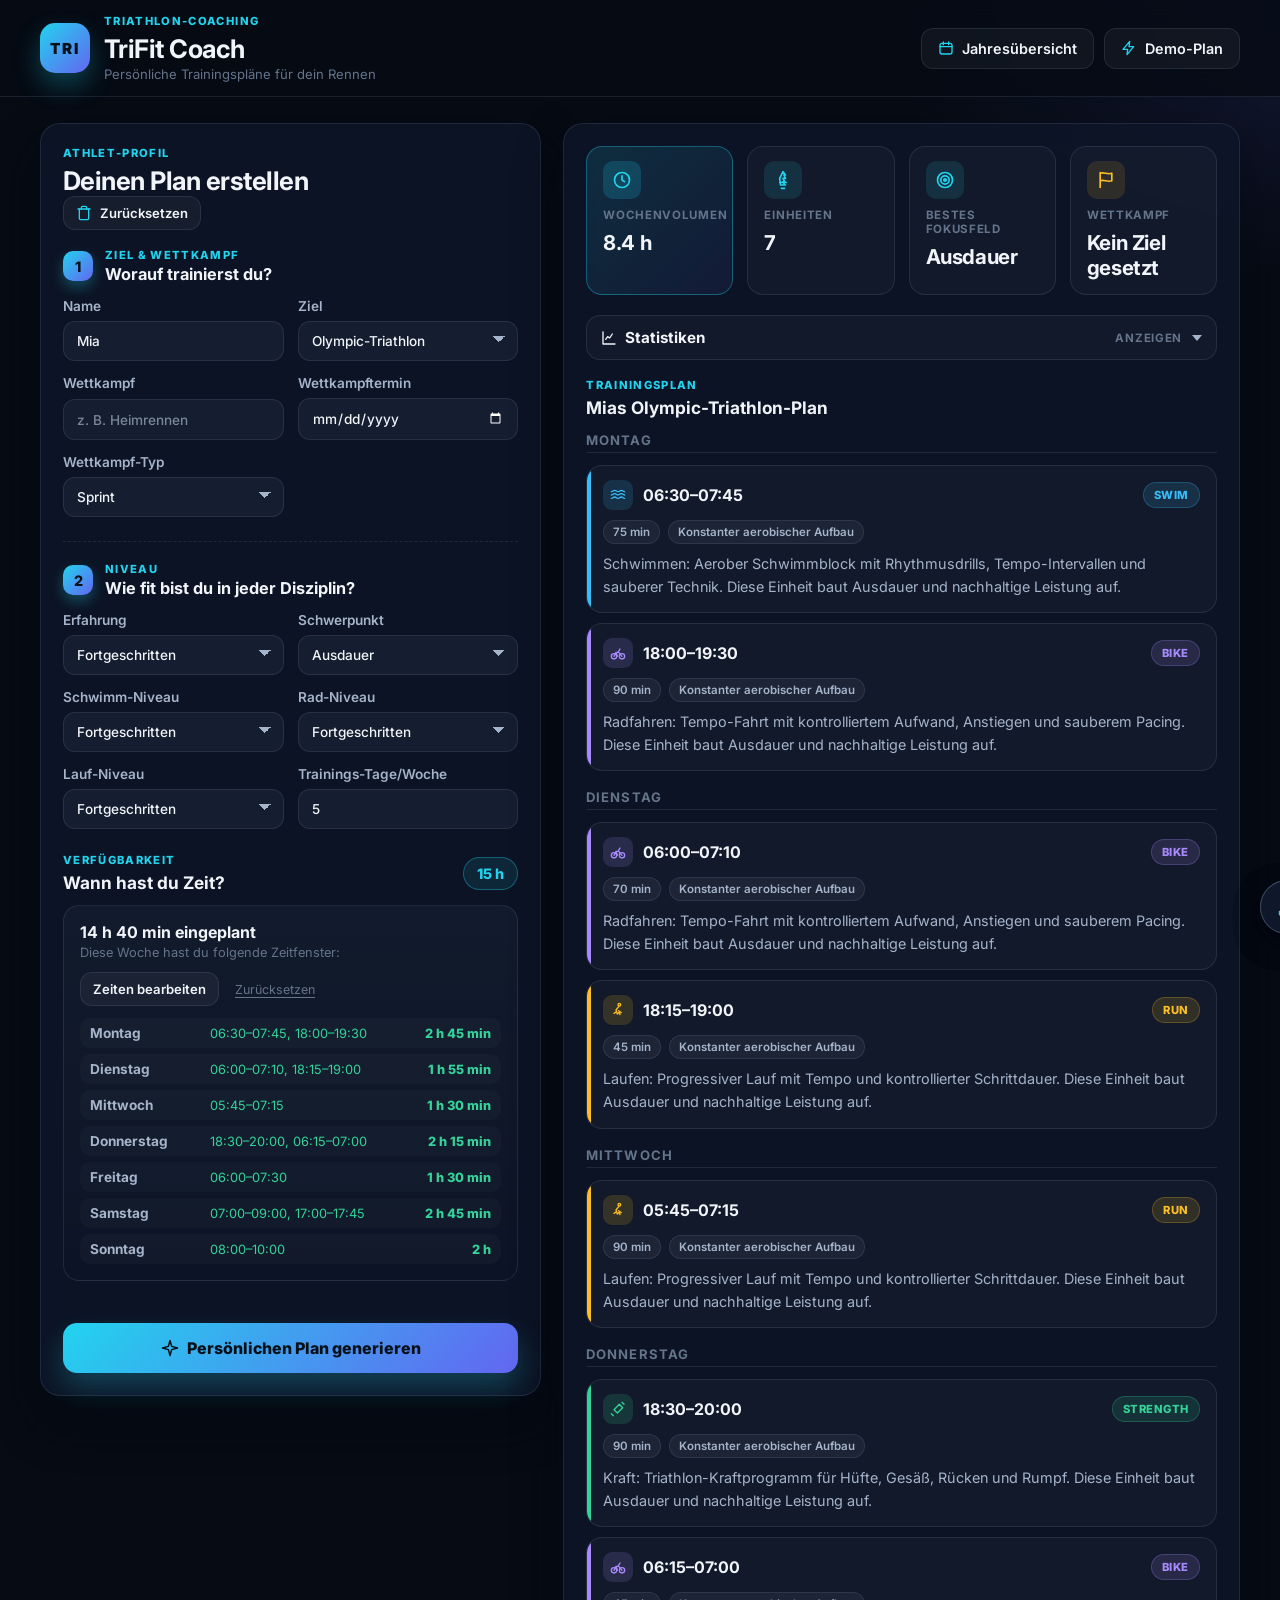
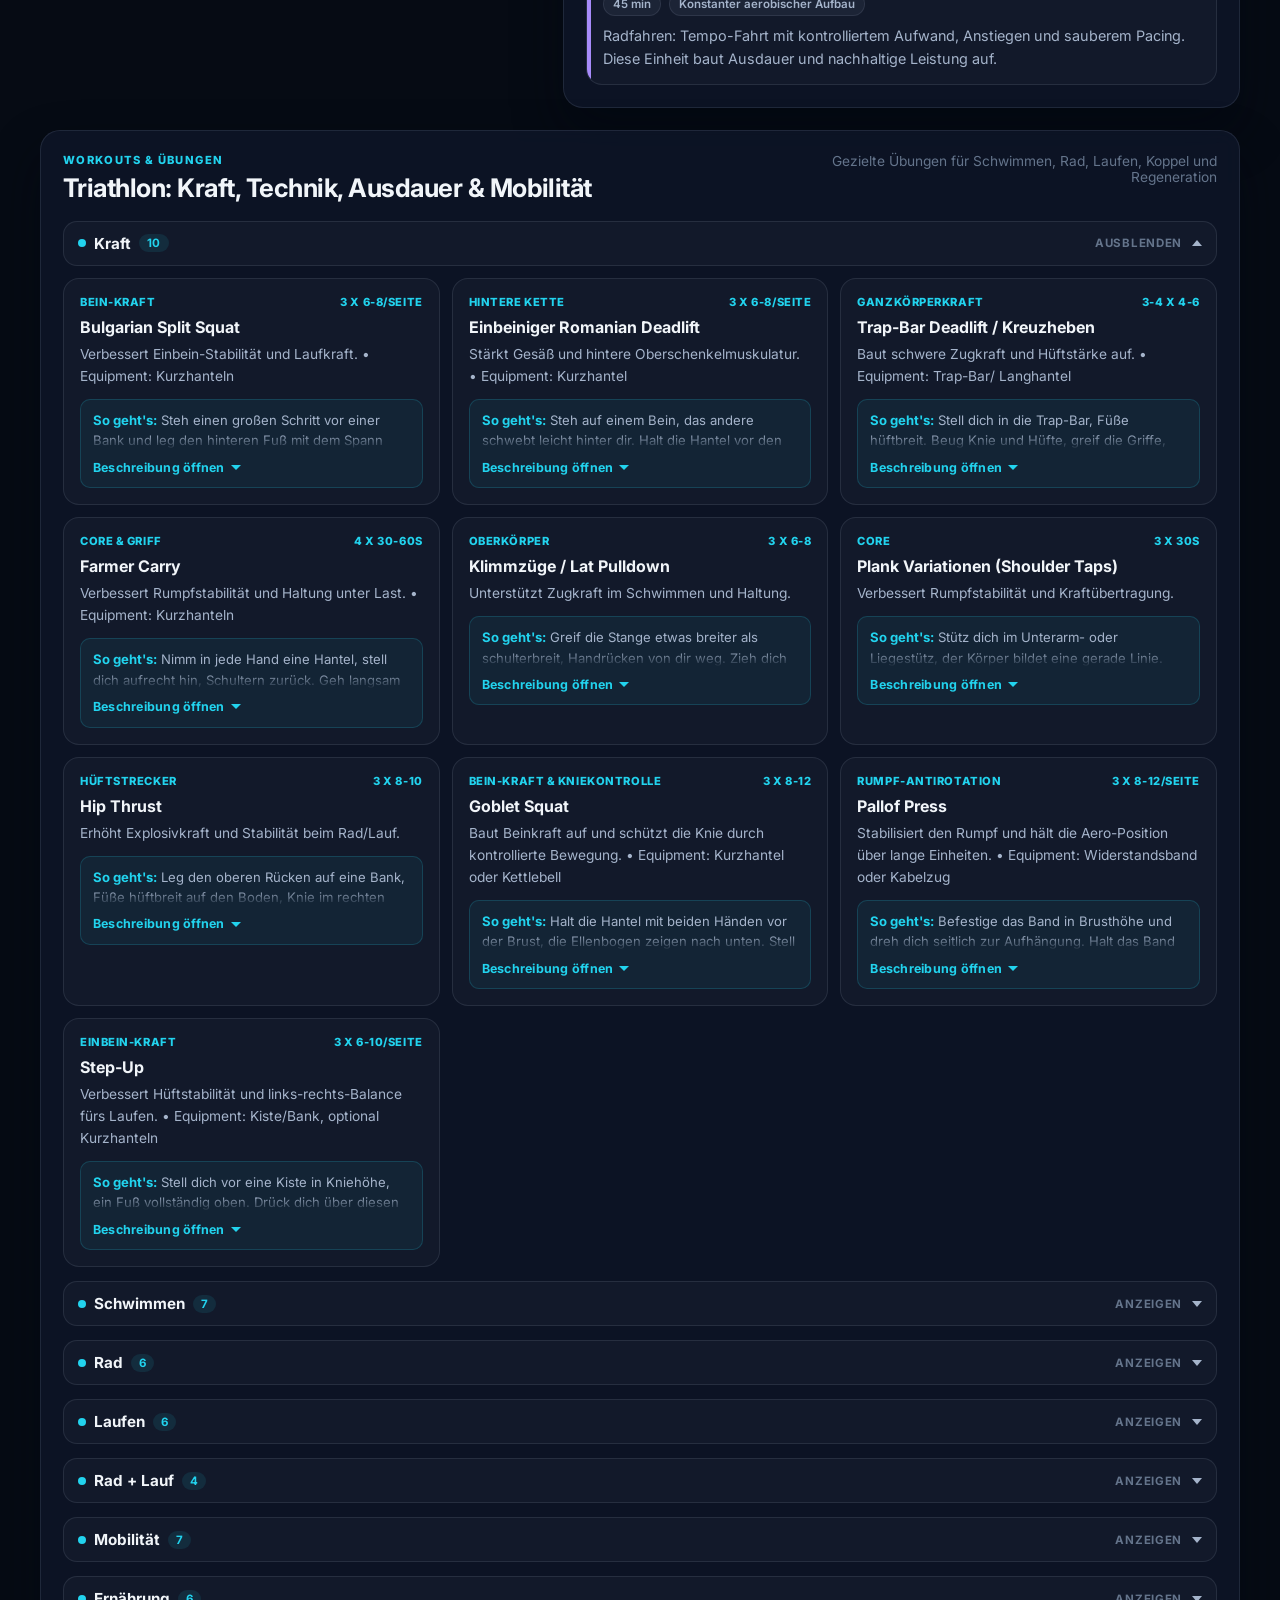
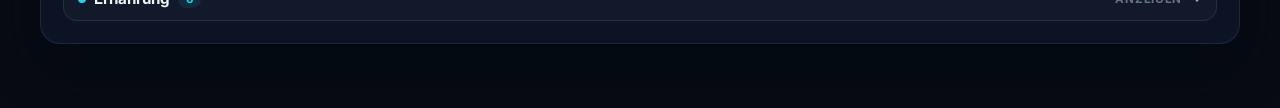
==== commit 375e80da: "updates" ====
--- a/index.html
+++ b/index.html
@@ -4,11 +4,14 @@
     <meta charset="UTF-8" />
     <meta name="viewport" content="width=device-width, initial-scale=1.0" />
     <meta name="color-scheme" content="dark" />
-    <title>TriFit Coach</title>
-    <meta
-      name="description"
-      content="Persönliche Triathlon-Trainingspläne mit Verfügbarkeitskalender, Saisonplan und Kraftübungen."
-    />
+    <title>TriFit Coach – Persönlicher Triathlon-Trainingsplan</title>
+    <meta name="description" content="Persönliche Triathlon-Trainingspläne mit Verfügbarkeitskalender, Saisonplan und Kraftübungen." />
+    <meta name="theme-color" content="#060b14" />
+    <meta property="og:type" content="website" />
+    <meta property="og:title" content="TriFit Coach" />
+    <meta property="og:description" content="Persönliche Triathlon-Trainingspläne mit Verfügbarkeitskalender, Saisonplan und Kraftübungen." />
+    <meta property="og:site_name" content="TriFit Coach" />
+    <link rel="icon" href="data:image/svg+xml,<svg xmlns='http://www.w3.org/2000/svg' viewBox='0 0 100 100'><text y='.9em' font-size='90'>🏊</text></svg>" />
     <link rel="preconnect" href="https://fonts.googleapis.com" />
     <link rel="preconnect" href="https://fonts.gstatic.com" crossorigin />
     <link
@@ -54,9 +57,15 @@
               <p class="section-tag">Athlet-Profil</p>
               <h2>Deinen Plan erstellen</h2>
             </div>
-          </div>
-
-          <form id="plannerForm" class="planner-form" novalidate>
+            <div class="header-actions">
+              <button type="button" id="resetAllBtn" class="ghost-btn mini-btn" title="Alle gespeicherten Daten löschen">
+                <svg viewBox="0 0 24 24" fill="none" stroke="currentColor" stroke-width="2" stroke-linecap="round" stroke-linejoin="round" aria-hidden="true"><path d="M3 6h18"/><path d="M19 6v14c0 1-1 2-2 2H7c-1 0-2-1-2-2V6"/><path d="M8 6V4c0-1 1-2 2-2h4c1 0 2 1 2 2v2"/></svg>
+                Zurücksetzen
+              </button>
+            </div>
+          </div>
+
+          <form id="plannerForm" class="planner-form">
             <fieldset class="form-section">
               <div class="section-heading">
                 <span class="step-badge">1</span>
@@ -69,7 +78,8 @@
               <div class="field-grid">
                 <label>
                   <span>Name</span>
-                  <input id="athleteName" name="athleteName" type="text" value="Mia" placeholder="Dein Name" />
+                  <input id="athleteName" name="athleteName" type="text" value="Mia" placeholder="Dein Name" required />
+                  <span class="field-error">Bitte gib deinen Namen ein.</span>
                 </label>
 
                 <label>
@@ -323,6 +333,23 @@
             </div>
             <div id="annualGridModal" class="annual-grid annual-grid-modal"></div>
           </div>
+        </div>
+      </div>
+    </div>
+
+    <div id="confirmModal" class="modal hidden" role="dialog" aria-modal="true" aria-labelledby="confirmTitle">
+      <div class="modal-backdrop" id="confirmBackdrop"></div>
+      <div class="modal-body confirm-modal">
+        <div class="modal-header">
+          <h3 id="confirmTitle">Wirklich alles löschen?</h3>
+          <button type="button" id="confirmCloseBtn" class="modal-close" aria-label="Abbrechen">&times;</button>
+        </div>
+        <div class="modal-content">
+          <p>Alle gespeicherten Zeitfenster und Einstellungen werden gelöscht. Diese Aktion kann nicht rückgängig gemacht werden.</p>
+        </div>
+        <div class="modal-controls">
+          <button type="button" id="confirmCancelBtn" class="ghost-btn">Abbrechen</button>
+          <button type="button" id="confirmOkBtn" class="danger-btn">Ja, alles löschen</button>
         </div>
       </div>
     </div>
--- a/style.css
+++ b/style.css
@@ -374,6 +374,28 @@
   box-shadow: var(--focus-ring);
 }
 
+input:invalid:not(:placeholder-shown),
+select:invalid:not(:placeholder-shown) {
+  border-color: var(--error);
+  box-shadow: 0 0 0 2px rgba(251, 113, 133, 0.2);
+}
+
+.field-error {
+  font-size: 0.78rem;
+  color: var(--error);
+  margin-top: 3px;
+  display: none;
+}
+
+label.has-error .field-error {
+  display: block;
+}
+
+label.has-error input,
+label.has-error select {
+  border-color: var(--error);
+}
+
 select {
   appearance: none;
   background-image: linear-gradient(45deg, transparent 50%, #a5b4cb 50%), linear-gradient(135deg, #a5b4cb 50%, transparent 50%);
@@ -657,7 +679,46 @@
 
 .week-plan-list {
   display: grid;
-  gap: 12px;
+  gap: 18px;
+}
+
+.output-panel.generating {
+  position: relative;
+  pointer-events: none;
+}
+
+.output-panel.generating::after {
+  content: '';
+  position: absolute;
+  top: 0;
+  left: 0;
+  right: 0;
+  bottom: 0;
+  background: rgba(6, 11, 20, 0.5);
+  border-radius: var(--radius-lg);
+  z-index: 10;
+  animation: fadeIn 0.15s ease;
+}
+
+@keyframes fadeIn {
+  from { opacity: 0; }
+  to { opacity: 1; }
+}
+
+.day-group {
+  display: grid;
+  gap: 10px;
+}
+
+.day-group-header {
+  font-size: 0.82rem;
+  font-weight: 700;
+  text-transform: uppercase;
+  letter-spacing: 0.08em;
+  color: var(--text-3);
+  padding-bottom: 4px;
+  border-bottom: 1px solid var(--border);
+  margin-bottom: 2px;
 }
 
 .day-plan-card {
@@ -1266,6 +1327,45 @@
   gap: 8px;
   align-items: center;
   flex-wrap: wrap;
+}
+
+/* Confirm Modal */
+.confirm-modal {
+  display: grid;
+  grid-template-columns: 1fr;
+  gap: 0;
+  max-width: 420px;
+  align-self: center;
+}
+
+.confirm-modal .modal-header {
+  margin-bottom: 10px;
+}
+
+.confirm-modal .modal-content {
+  padding: 0 0 14px;
+  color: var(--text-2);
+  line-height: 1.5;
+  font-size: 0.92rem;
+}
+
+.confirm-modal .modal-controls {
+  justify-content: flex-end;
+}
+
+.danger-btn {
+  background: var(--error);
+  color: white;
+  border: none;
+  border-radius: 10px;
+  padding: 9px 18px;
+  font-weight: 600;
+  cursor: pointer;
+  transition: background 0.15s ease;
+}
+
+.danger-btn:hover {
+  background: #e11d48;
 }
 
 /* Wochen-Leiste für Einzel-Tag-Navigation */
@@ -2014,3 +2114,99 @@
     justify-content: center;
   }
 }
+
+/* Print styles */
+@media print {
+  :root {
+    --bg: #ffffff;
+    --surface: #ffffff;
+    --surface-solid: #ffffff;
+    --surface-2: #f5f5f5;
+    --card: #f9f9f9;
+    --card-hover: #f5f5f5;
+    --border: #e5e5e5;
+    --border-strong: #d4d4d4;
+    --text: #1a1a1a;
+    --text-2: #4a4a4a;
+    --text-3: #7a7a7a;
+    --brand: #0369a1;
+    --brand-2: #6d28d9;
+    --brand-grad: linear-gradient(135deg, #0369a1 0%, #6d28d9 100%);
+    --swim: #0284c7;
+    --bike: #7c3aed;
+    --run: #d97706;
+    --strength: #059669;
+    --rest: #dc2626;
+    --success: #059669;
+    --error: #e11d48;
+    --radius: 8px;
+    --radius-lg: 12px;
+    --shadow: none;
+  }
+
+  body {
+    background: white !important;
+    color: #1a1a1a !important;
+    min-height: auto !important;
+    font-size: 11pt;
+    line-height: 1.4;
+  }
+
+  .topbar, .fab-container, .output-panel .charts,
+  .form-panel .panel-header .header-actions,
+  .timeline-panel, .collapsible-toggle, .ex-howto-toggle,
+  #fabContainer {
+    display: none !important;
+  }
+
+  .app-layout {
+    grid-template-columns: 1fr !important;
+  }
+
+  .form-panel {
+    break-after: page;
+  }
+
+  .exercise-card {
+    break-inside: avoid;
+    border: 1px solid #e5e5e5 !important;
+    background: white !important;
+    page-break-inside: avoid;
+  }
+
+  .day-plan-card {
+    break-inside: avoid;
+    border: 1px solid #e5e5e5 !important;
+    background: white !important;
+    page-break-inside: avoid;
+  }
+
+  .day-plan-card::before {
+    background: var(--text-3) !important;
+  }
+
+  .panel {
+    background: white !important;
+    border: none !important;
+    box-shadow: none !important;
+    padding: 0 !important;
+  }
+
+  .summary-card {
+    background: #f5f5f5 !important;
+    border: 1px solid #e5e5e5 !important;
+  }
+
+  .summary-card .label, .summary-card .value, .summary-card .sub {
+    color: #1a1a1a !important;
+  }
+
+  a { color: #0369a1; }
+
+  .ex-howto-body {
+    max-height: none !important;
+    overflow: visible !important;
+    -webkit-mask-image: none !important;
+    mask-image: none !important;
+  }
+}
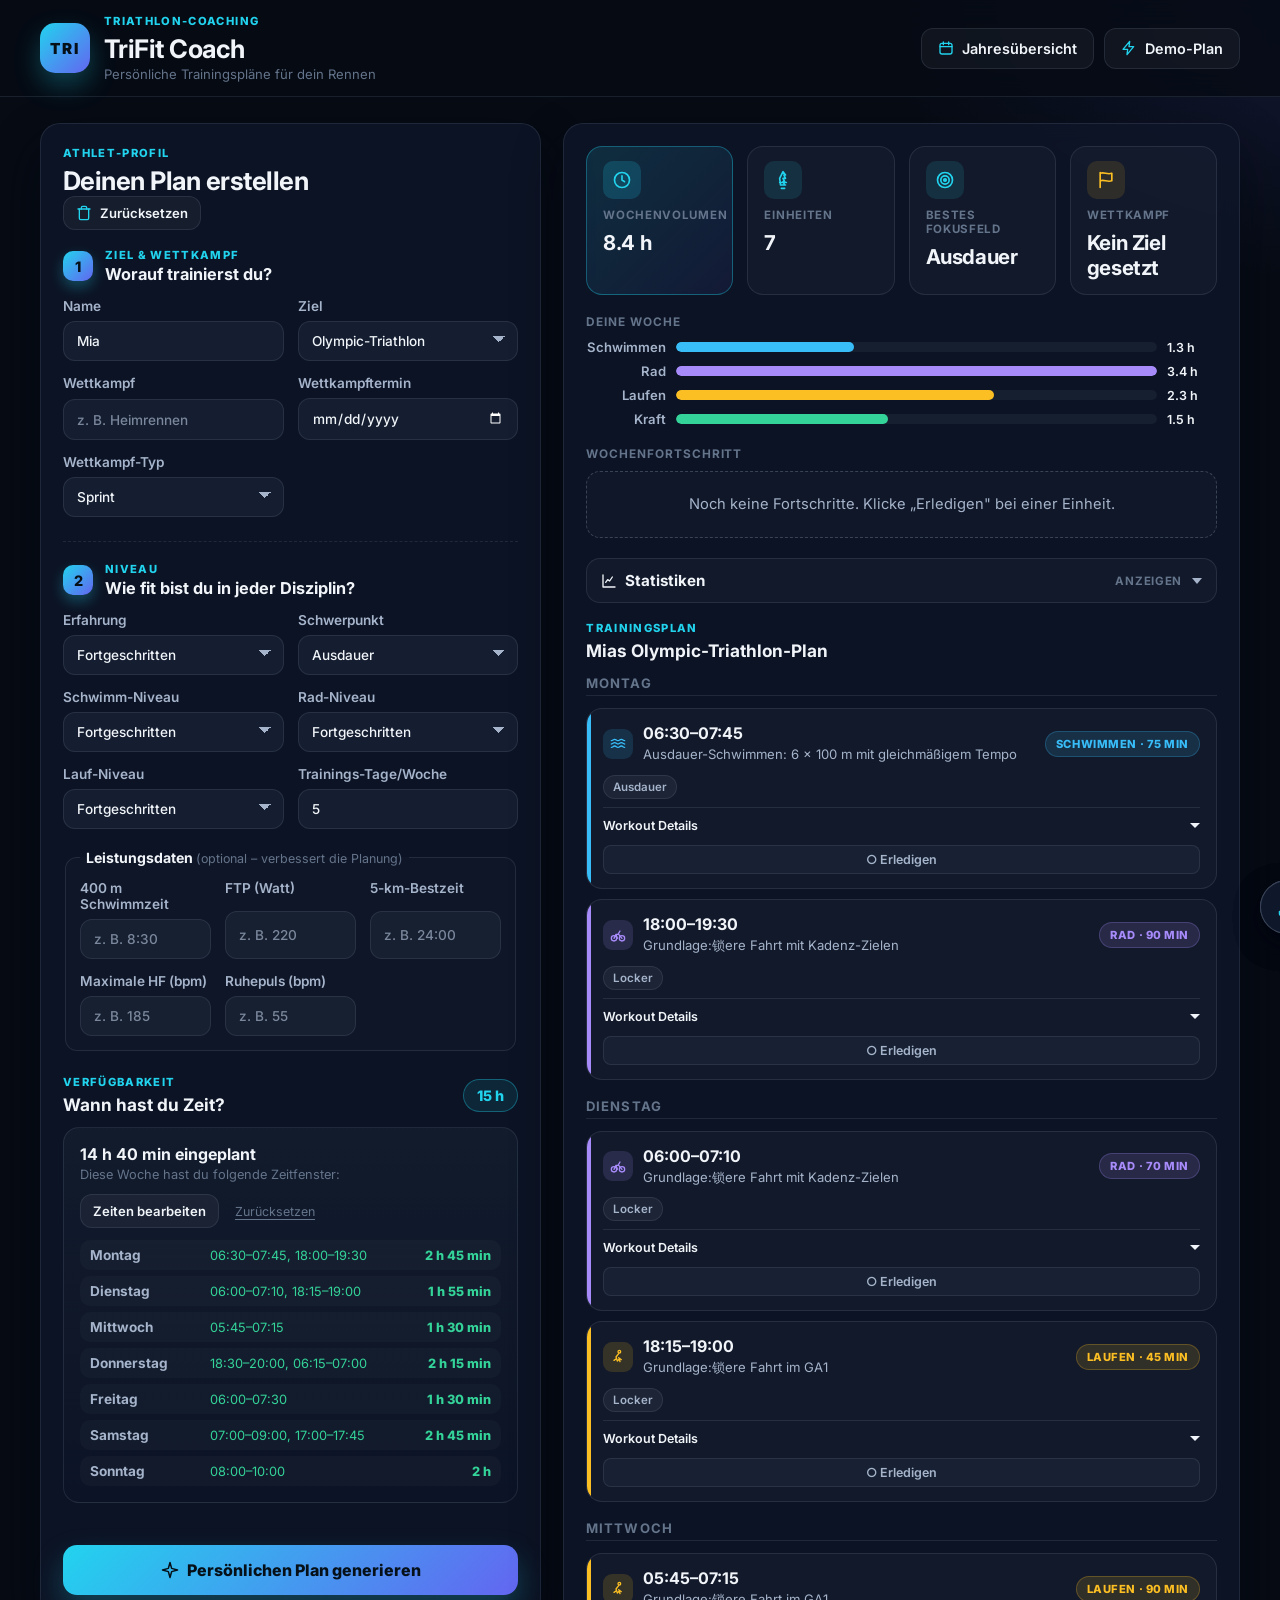
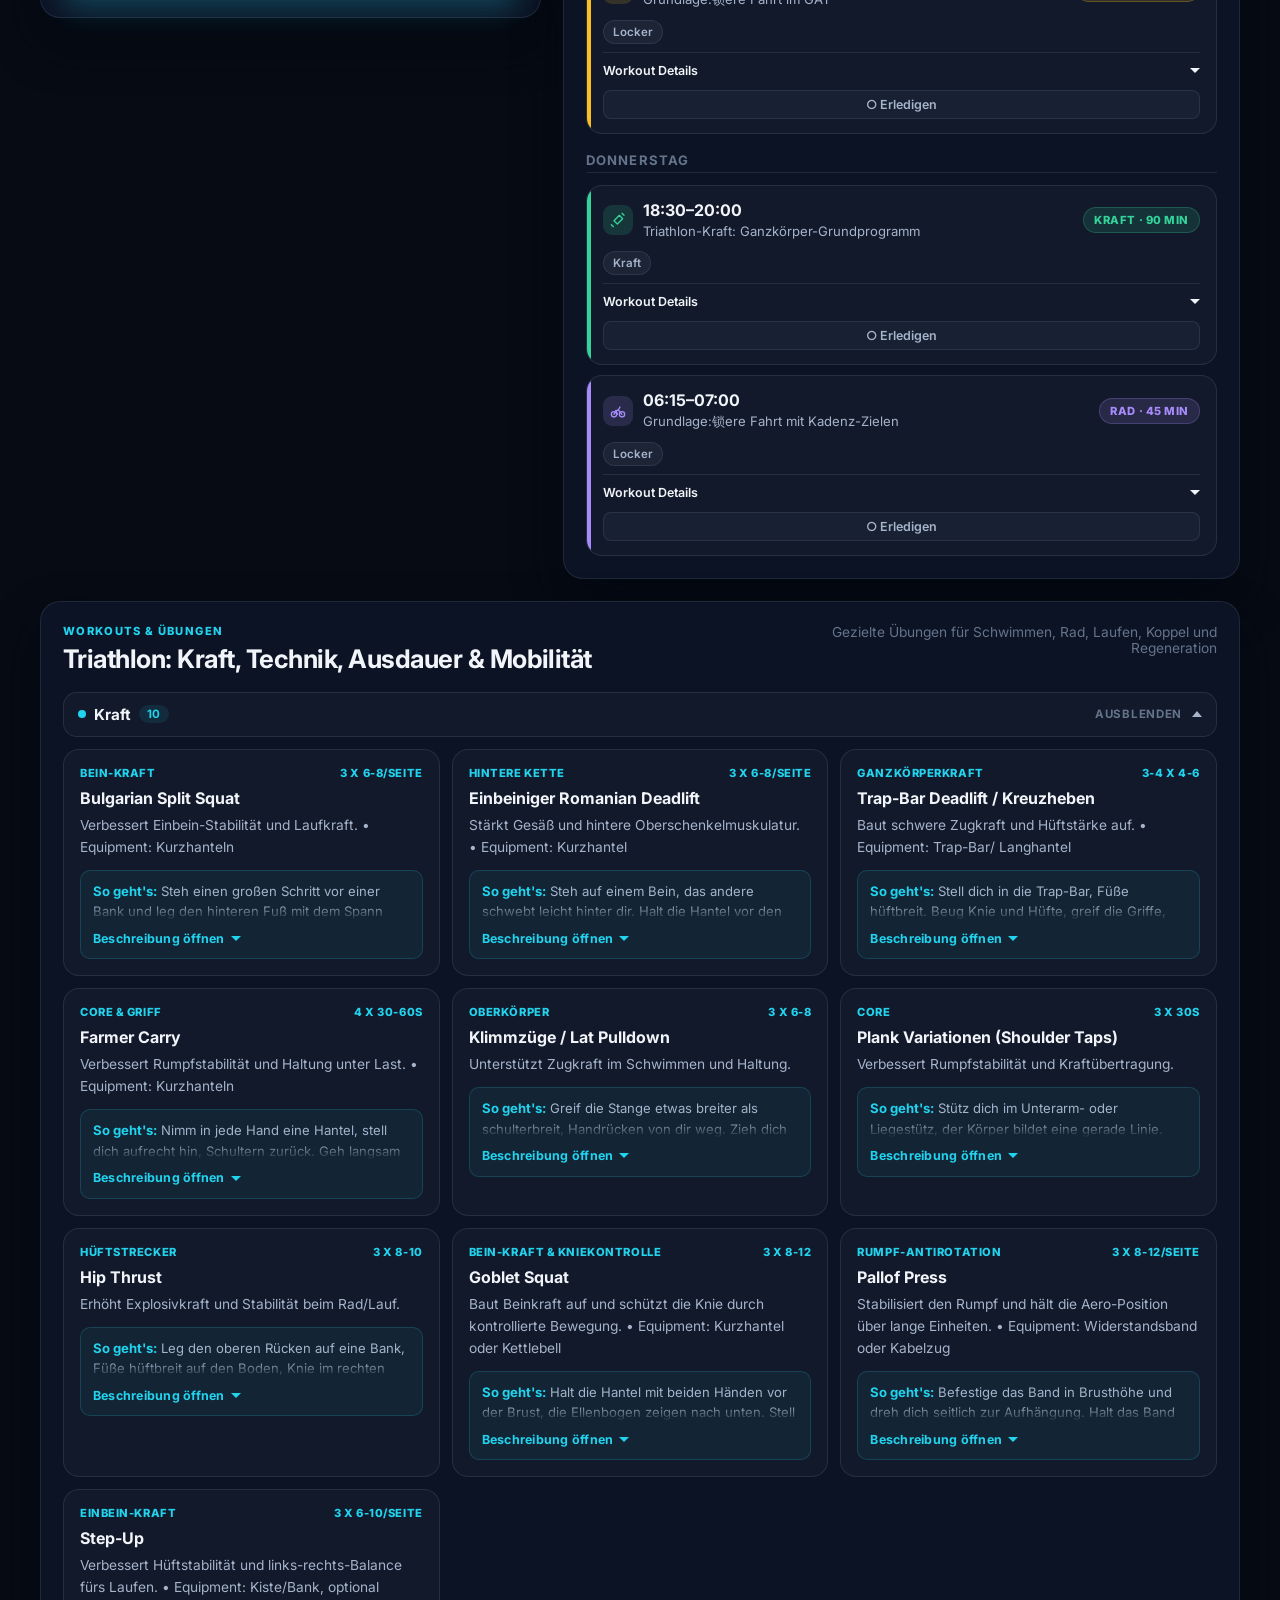
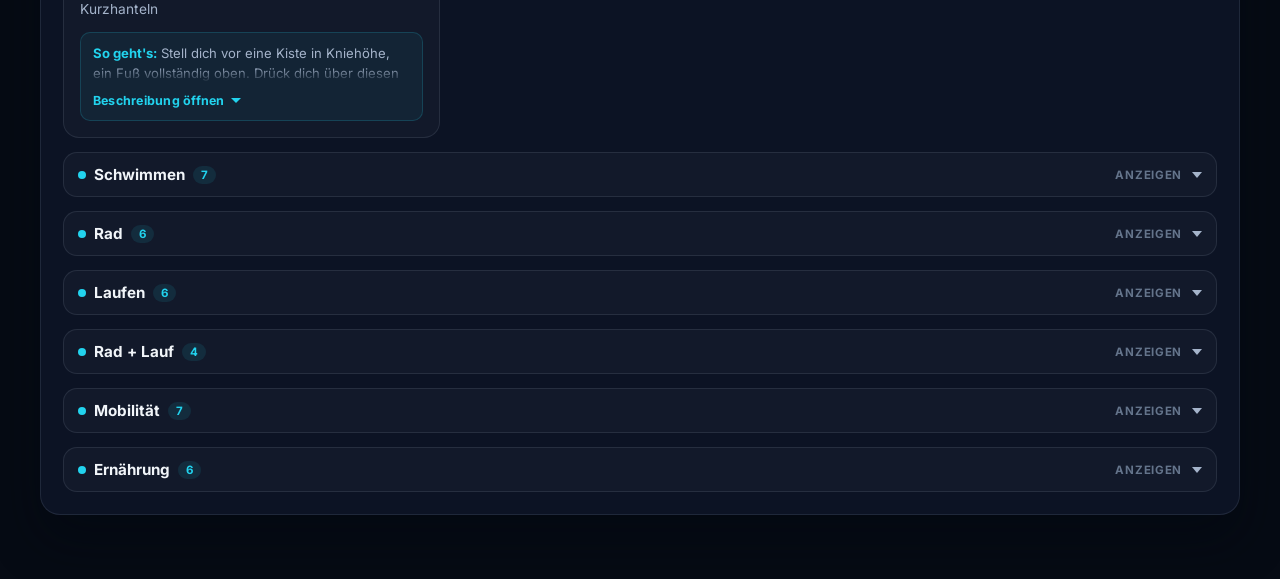
==== commit 552c992f: "update2" ====
--- a/index.html
+++ b/index.html
@@ -11,6 +11,7 @@
     <meta property="og:title" content="TriFit Coach" />
     <meta property="og:description" content="Persönliche Triathlon-Trainingspläne mit Verfügbarkeitskalender, Saisonplan und Kraftübungen." />
     <meta property="og:site_name" content="TriFit Coach" />
+    <link rel="manifest" href="manifest.json" />
     <link rel="icon" href="data:image/svg+xml,<svg xmlns='http://www.w3.org/2000/svg' viewBox='0 0 100 100'><text y='.9em' font-size='90'>🏊</text></svg>" />
     <link rel="preconnect" href="https://fonts.googleapis.com" />
     <link rel="preconnect" href="https://fonts.gstatic.com" crossorigin />
@@ -177,6 +178,32 @@
               </div>
             </fieldset>
 
+            <fieldset class="optional-fields" id="performanceFieldset">
+              <legend>Leistungsdaten <span class="optional-tag">(optional – verbessert die Planung)</span></legend>
+              <div class="form-grid-3">
+                <label>
+                  <span>400 m Schwimmzeit</span>
+                  <input id="swimTime" name="swimTime" type="text" placeholder="z. B. 8:30" autocomplete="off" />
+                </label>
+                <label>
+                  <span>FTP (Watt)</span>
+                  <input id="ftpWatts" name="ftpWatts" type="number" min="50" max="500" placeholder="z. B. 220" />
+                </label>
+                <label>
+                  <span>5-km-Bestzeit</span>
+                  <input id="fiveKTime" name="fiveKTime" type="text" placeholder="z. B. 24:00" autocomplete="off" />
+                </label>
+                <label>
+                  <span>Maximale HF (bpm)</span>
+                  <input id="maxHR" name="maxHR" type="number" min="120" max="220" placeholder="z. B. 185" />
+                </label>
+                <label>
+                  <span>Ruhepuls (bpm)</span>
+                  <input id="restHR" name="restHR" type="number" min="35" max="100" placeholder="z. B. 55" />
+                </label>
+              </div>
+            </fieldset>
+
             <div class="availability-box">
               <div class="availability-header">
                 <div>
@@ -238,6 +265,16 @@
               <span class="label">Wettkampf</span>
               <strong id="eventSummary">Kein Ziel gesetzt</strong>
             </article>
+          </div>
+
+          <div class="discipline-breakdown" id="disciplineBreakdown">
+            <h4>Deine Woche</h4>
+            <div class="disc-bars" id="discBars"></div>
+          </div>
+
+          <div class="progress-panel">
+            <h4>Wochenfortschritt</h4>
+            <div id="progressChart" class="progress-chart"></div>
           </div>
 
           <div class="collapsible-panel">
@@ -375,5 +412,12 @@
     </div>
 
     <script src="script.js"></script>
+    <script>
+      if ('serviceWorker' in navigator) {
+        window.addEventListener('load', () => {
+          navigator.serviceWorker.register('sw.js').catch(() => {});
+        });
+      }
+    </script>
   </body>
 </html>
--- a/style.css
+++ b/style.css
@@ -340,6 +340,36 @@
   gap: 14px;
 }
 
+.form-grid-3 {
+  display: grid;
+  grid-template-columns: repeat(3, minmax(0, 1fr));
+  gap: 14px;
+}
+
+@media (max-width: 700px) {
+  .form-grid-3 { grid-template-columns: 1fr; }
+}
+
+.optional-fields {
+  border: 1px solid var(--border);
+  border-radius: 12px;
+  padding: 14px;
+  background: rgba(255, 255, 255, 0.015);
+}
+
+.optional-fields legend {
+  font-size: 0.88rem;
+  font-weight: 700;
+  color: var(--text);
+  padding: 0 6px;
+}
+
+.optional-tag {
+  font-weight: 400;
+  color: var(--text-3);
+  font-size: 0.78rem;
+}
+
 label {
   display: grid;
   gap: 7px;
@@ -597,6 +627,69 @@
   background: rgba(251, 191, 36, 0.12);
 }
 
+/* ---------- Discipline breakdown ---------- */
+
+.discipline-breakdown {
+  margin-bottom: 20px;
+}
+
+.discipline-breakdown h4 {
+  margin: 0 0 10px;
+  font-size: 0.74rem;
+  text-transform: uppercase;
+  letter-spacing: 0.08em;
+  color: var(--text-3);
+  font-weight: 700;
+}
+
+.disc-bars {
+  display: flex;
+  flex-direction: column;
+  gap: 8px;
+}
+
+.disc-bar-row {
+  display: flex;
+  align-items: center;
+  gap: 10px;
+  font-size: 0.82rem;
+  color: var(--text-2);
+}
+
+.disc-bar-label {
+  width: 80px;
+  flex: 0 0 80px;
+  font-weight: 600;
+  text-align: right;
+}
+
+.disc-bar-track {
+  flex: 1;
+  height: 10px;
+  background: var(--surface-2);
+  border-radius: 999px;
+  overflow: hidden;
+}
+
+.disc-bar-fill {
+  height: 100%;
+  border-radius: 999px;
+  transition: width 0.4s ease;
+}
+
+.disc-bar-fill.swim { background: var(--swim, #38bdf8); }
+.disc-bar-fill.bike { background: var(--bike, #4ade80); }
+.disc-bar-fill.run { background: var(--run, #fbbf24); }
+.disc-bar-fill.strength { background: var(--strength, #a78bfa); }
+
+.disc-bar-value {
+  width: 50px;
+  flex: 0 0 50px;
+  font-size: 0.78rem;
+  font-weight: 600;
+  color: var(--text);
+}
+
 /* ---------- Charts ---------- */
 
 .charts {
@@ -888,6 +981,176 @@
   font-size: 0.9rem;
 }
 
+.session-summary {
+  display: block;
+  margin-top: 2px;
+  color: var(--text-2);
+  font-size: 0.82rem;
+  line-height: 1.5;
+}
+
+.session-workout-detail {
+  margin-top: 8px;
+  border-top: 1px solid var(--border);
+  padding-top: 6px;
+  cursor: pointer;
+}
+
+.session-workout-body {
+  display: none;
+  flex-direction: column;
+  gap: 6px;
+  padding: 8px 0;
+  font-size: 0.85rem;
+  color: var(--text-2);
+  line-height: 1.6;
+}
+
+.session-workout-detail.open .session-workout-body {
+  display: flex;
+}
+
+.workout-step {
+  padding-left: 10px;
+  border-left: 2px solid var(--accent);
+}
+
+.workout-step strong {
+  color: var(--text);
+  font-size: 0.8rem;
+}
+
+.workout-detail-toggle {
+  display: flex;
+  align-items: center;
+  justify-content: space-between;
+  padding: 4px 0;
+  font-size: 0.78rem;
+  color: var(--accent);
+  font-weight: 600;
+}
+
+.workout-detail-label {
+  pointer-events: none;
+}
+
+.zone-references {
+  margin-top: 8px;
+  padding-top: 8px;
+  border-top: 1px dashed var(--border-strong);
+  display: flex;
+  flex-direction: column;
+  gap: 4px;
+}
+
+.zone-ref {
+  font-size: 0.78rem;
+  color: var(--accent);
+  font-weight: 500;
+  padding-left: 10px;
+  border-left: 2px solid var(--accent);
+}
+
+.phase-explanation {
+  margin: 8px 0 0;
+  padding: 8px 12px;
+  background: var(--surface-2);
+  border-radius: 8px;
+  border-left: 3px solid var(--accent);
+  font-size: 0.82rem;
+  color: var(--text-2);
+  line-height: 1.5;
+  font-style: italic;
+}
+
+.complete-btn {
+  display: block;
+  width: 100%;
+  margin-top: 8px;
+  padding: 6px 12px;
+  border: 1px solid var(--border);
+  border-radius: 8px;
+  background: var(--surface-2);
+  color: var(--text-2);
+  font-size: 0.78rem;
+  font-weight: 600;
+  cursor: pointer;
+  transition: background 0.15s, color 0.15s, border-color 0.15s;
+}
+
+.complete-btn:hover {
+  border-color: var(--accent);
+  color: var(--text);
+}
+
+.complete-btn.done {
+  background: rgba(34, 211, 238, 0.12);
+  border-color: var(--accent);
+  color: var(--accent);
+}
+
+.progress-panel {
+  margin-bottom: 20px;
+}
+
+.progress-panel h4 {
+  margin: 0 0 10px;
+  font-size: 0.74rem;
+  text-transform: uppercase;
+  letter-spacing: 0.08em;
+  color: var(--text-3);
+  font-weight: 700;
+}
+
+.progress-chart {
+  min-height: 60px;
+}
+
+.progress-bars {
+  display: flex;
+  align-items: flex-end;
+  gap: 8px;
+  height: 120px;
+}
+
+.progress-bar-col {
+  display: flex;
+  flex-direction: column;
+  align-items: center;
+  gap: 4px;
+  flex: 1;
+  height: 100%;
+}
+
+.progress-count {
+  font-size: 0.72rem;
+  font-weight: 700;
+  color: var(--text);
+}
+
+.progress-track {
+  flex: 1;
+  width: 100%;
+  background: var(--surface-2);
+  border-radius: 4px;
+  overflow: hidden;
+  display: flex;
+  align-items: flex-end;
+}
+
+.progress-fill {
+  width: 100%;
+  background: var(--accent);
+  border-radius: 4px;
+  transition: height 0.4s ease;
+}
+
+.progress-week {
+  font-size: 0.65rem;
+  color: var(--text-3);
+  white-space: nowrap;
+}
+
 .empty-state {
   color: var(--text-2);
   padding: 20px;
@@ -1864,6 +2127,28 @@
 .day-cell.selected.has-time::after {
   background: #061018;
 }
+
+/* Phase colors for annual calendar */
+.day-cell.phase-base {
+  background: rgba(34, 211, 238, 0.08);
+  border-color: rgba(34, 211, 238, 0.25);
+}
+.day-cell.phase-build {
+  background: rgba(251, 191, 36, 0.10);
+  border-color: rgba(251, 191, 36, 0.30);
+}
+.day-cell.phase-peak {
+  background: rgba(239, 68, 68, 0.10);
+  border-color: rgba(239, 68, 68, 0.30);
+}
+.day-cell.phase-taper {
+  background: rgba(74, 222, 128, 0.10);
+  border-color: rgba(74, 222, 128, 0.30);
+}
+.day-cell.phase-base:not(.selected) { color: var(--swim, #38bdf8); }
+.day-cell.phase-build:not(.selected) { color: var(--run, #fbbf24); }
+.day-cell.phase-peak:not(.selected) { color: #ef4444; }
+.day-cell.phase-taper:not(.selected) { color: #4ade80; }
 
 /* ---------- Toasts ---------- */
 
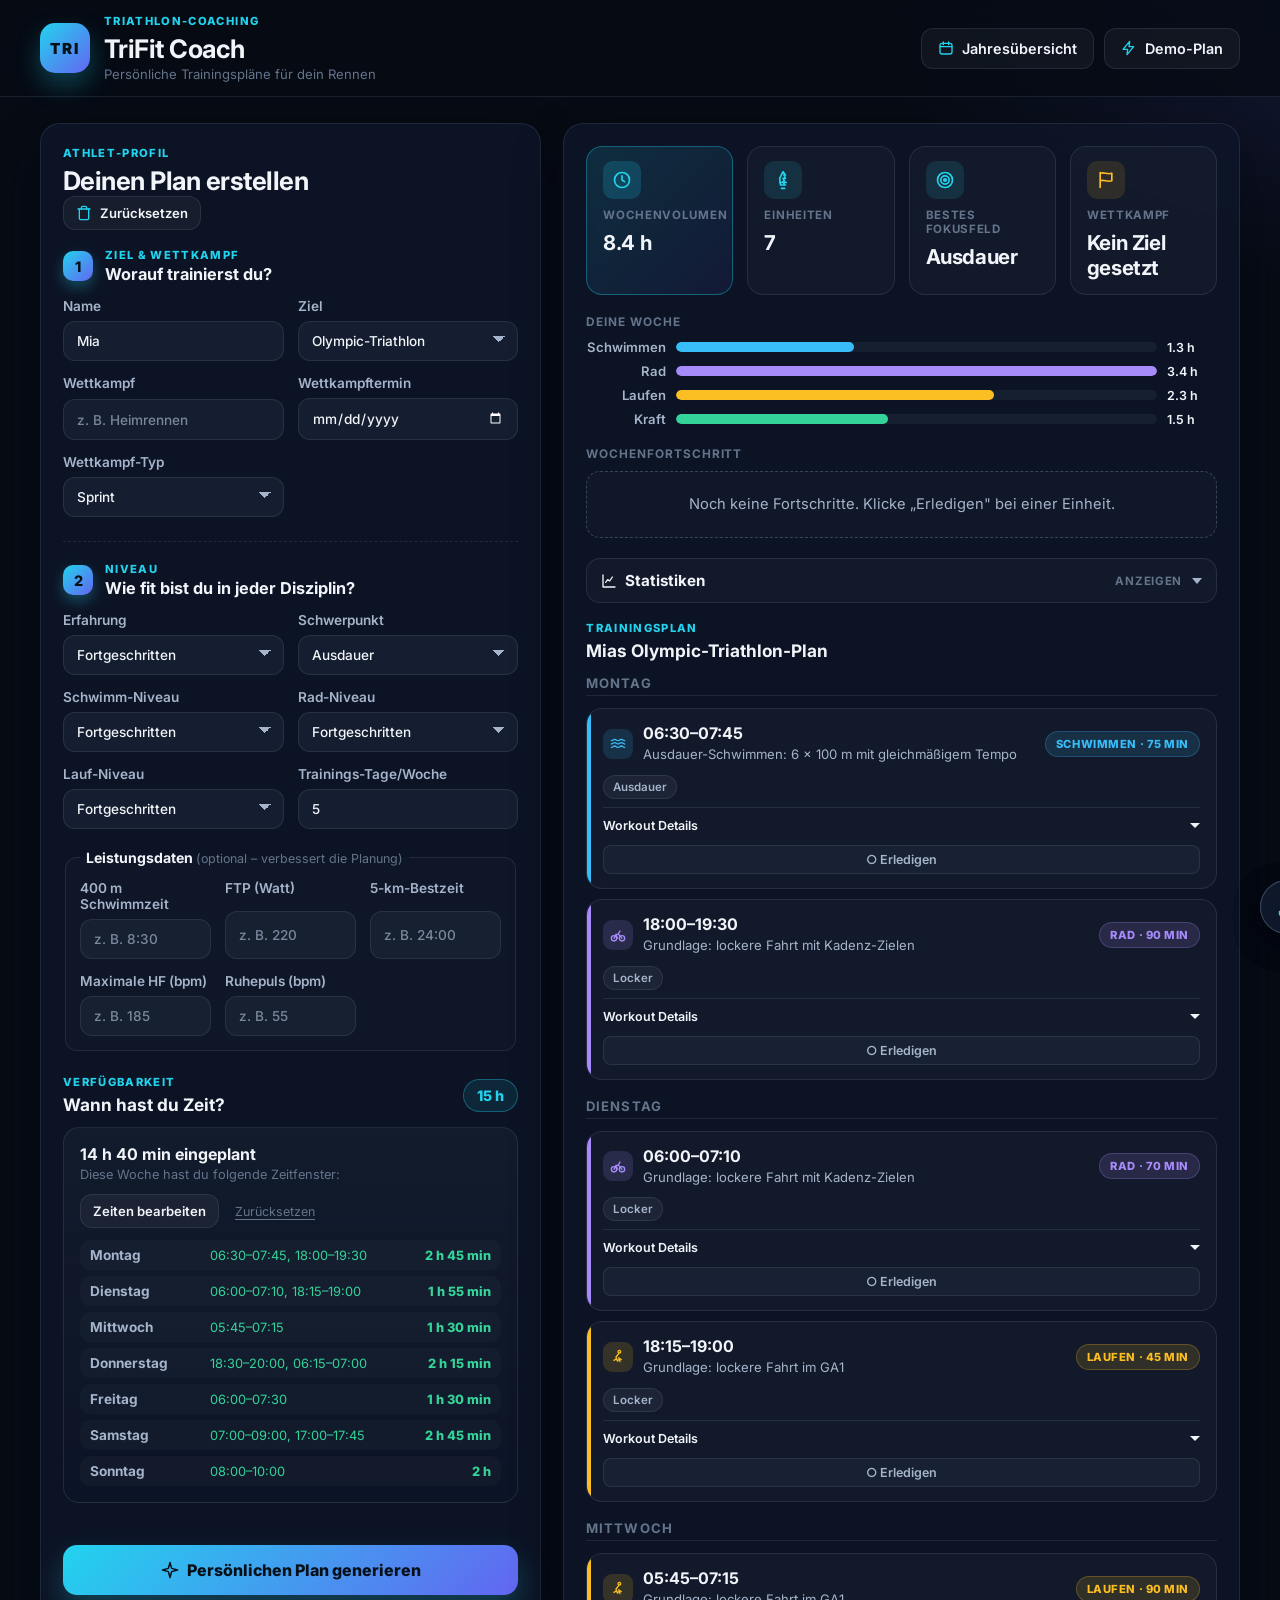
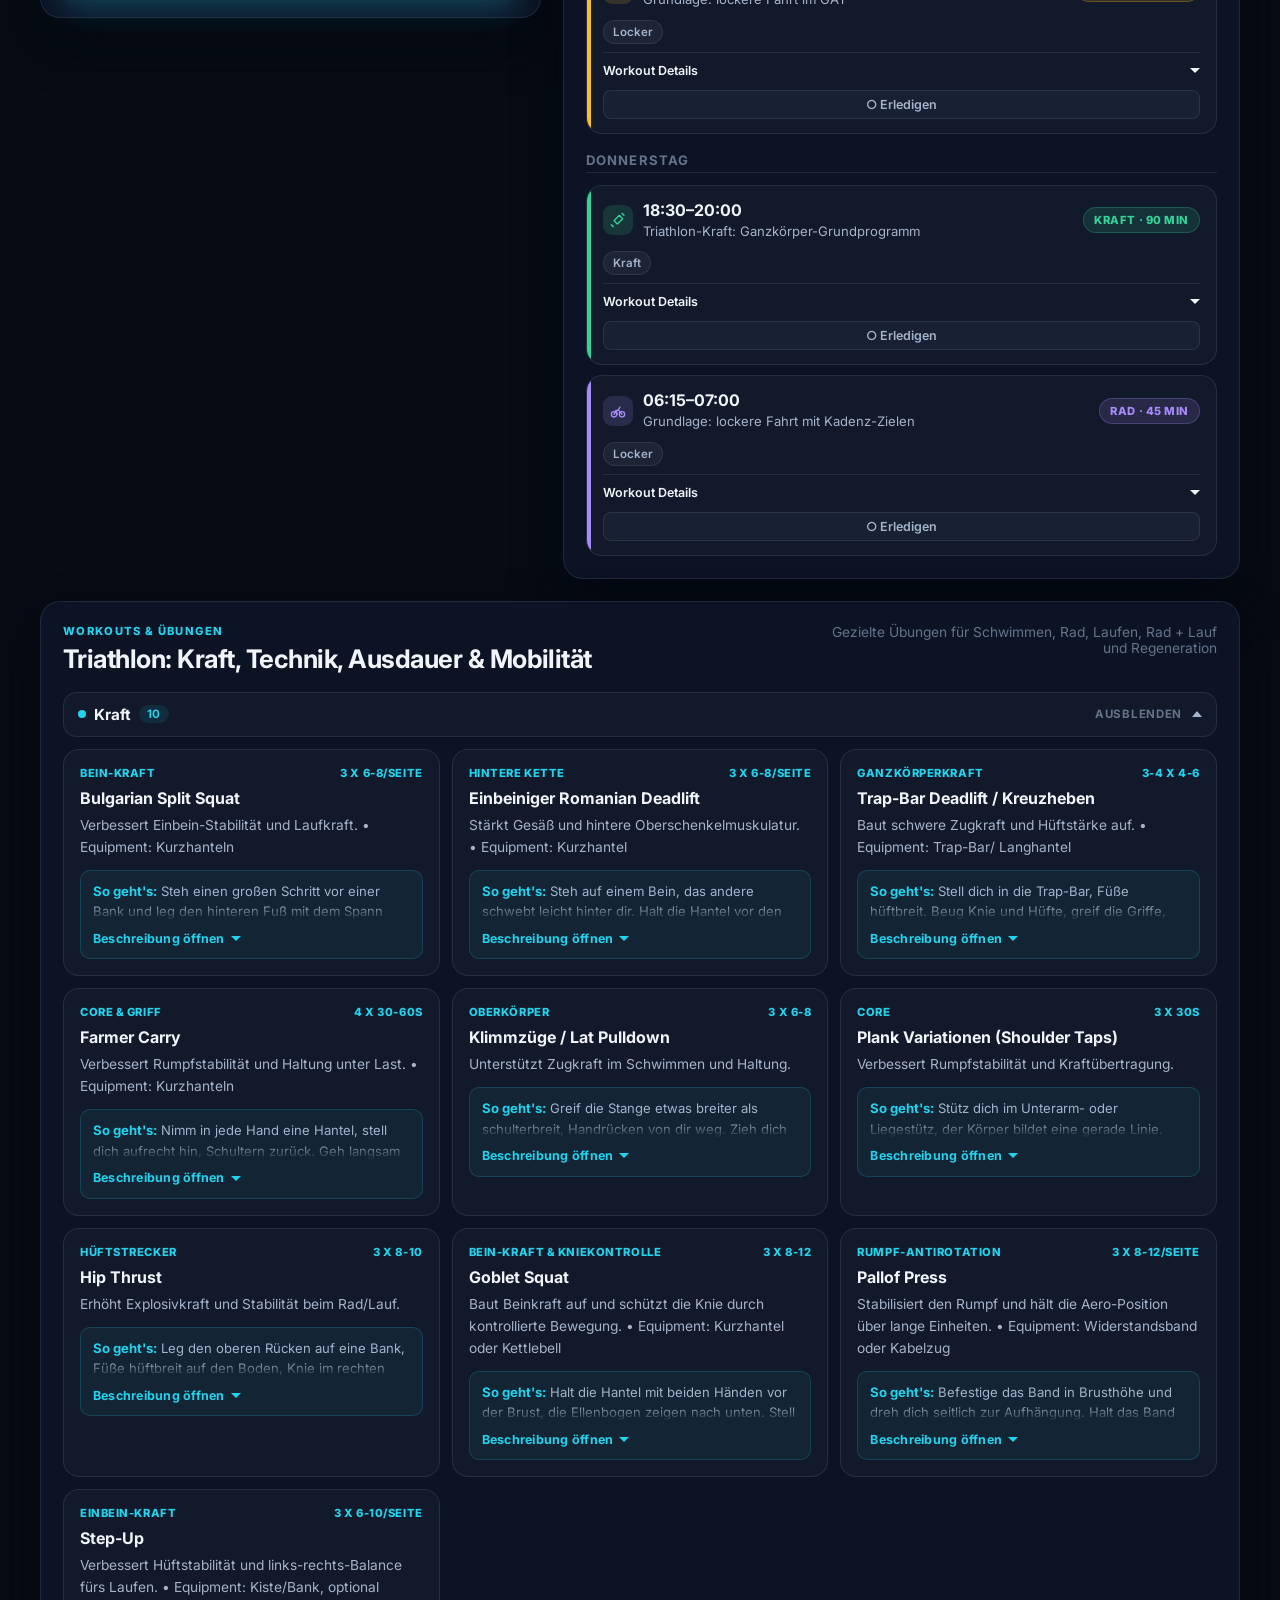
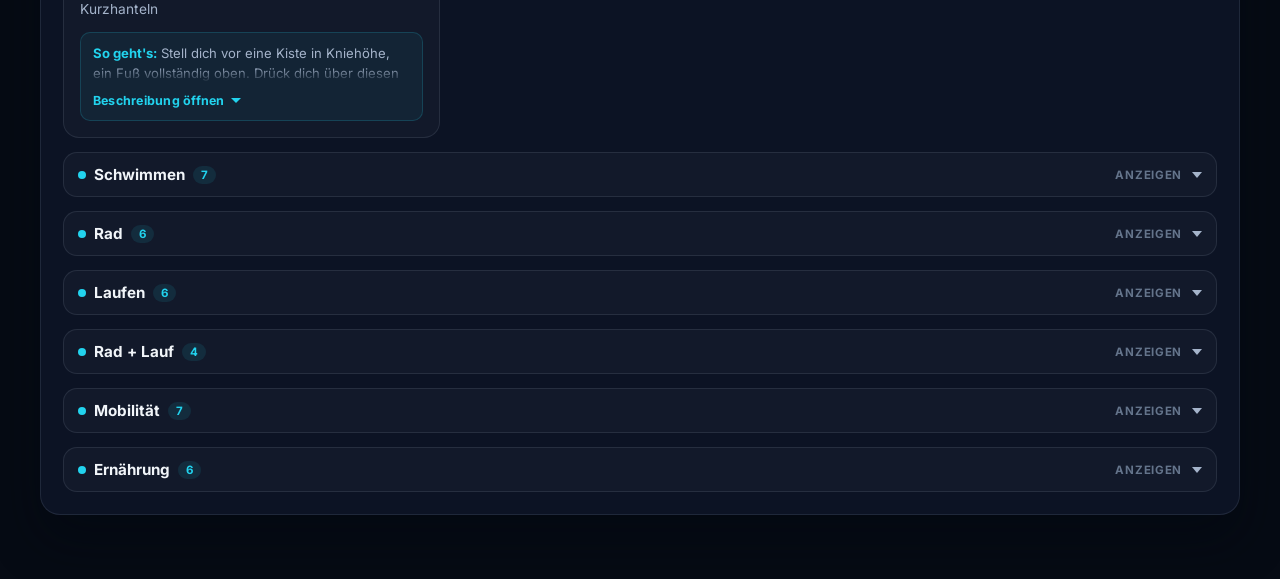
==== commit 7f53fab0: "Add files via upload" ====
--- a/index.html
+++ b/index.html
@@ -88,7 +88,7 @@
                   <select id="goal" name="goal">
                     <option value="sprint">Sprint-Triathlon</option>
                     <option value="olympic">Olympic-Triathlon</option>
-                    <option value="half">Halbmarathon / Half Ironman</option>
+                    <option value="half">Halb-Ironman</option>
                     <option value="ironman">Ironman</option>
                   </select>
                 </label>
@@ -107,8 +107,8 @@
                   <span>Wettkampf-Typ</span>
                   <select id="eventType" name="eventType">
                     <option value="sprint">Sprint</option>
-                    <option value="olympic">Olympic</option>
-                    <option value="half">Half</option>
+                    <option value="olympic">Olympic Distance</option>
+                    <option value="half">Half Ironman</option>
                     <option value="ironman">Ironman</option>
                   </select>
                 </label>
@@ -337,7 +337,7 @@
             <p class="section-tag">Workouts & Übungen</p>
             <h2>Triathlon: Kraft, Technik, Ausdauer & Mobilität</h2>
           </div>
-          <span class="helper-text">Gezielte Übungen für Schwimmen, Rad, Laufen, Koppel und Regeneration</span>
+          <span class="helper-text">Gezielte Übungen für Schwimmen, Rad, Laufen, Rad + Lauf und Regeneration</span>
         </div>
         <div id="strengthList" class="strength-list"></div>
       </section>
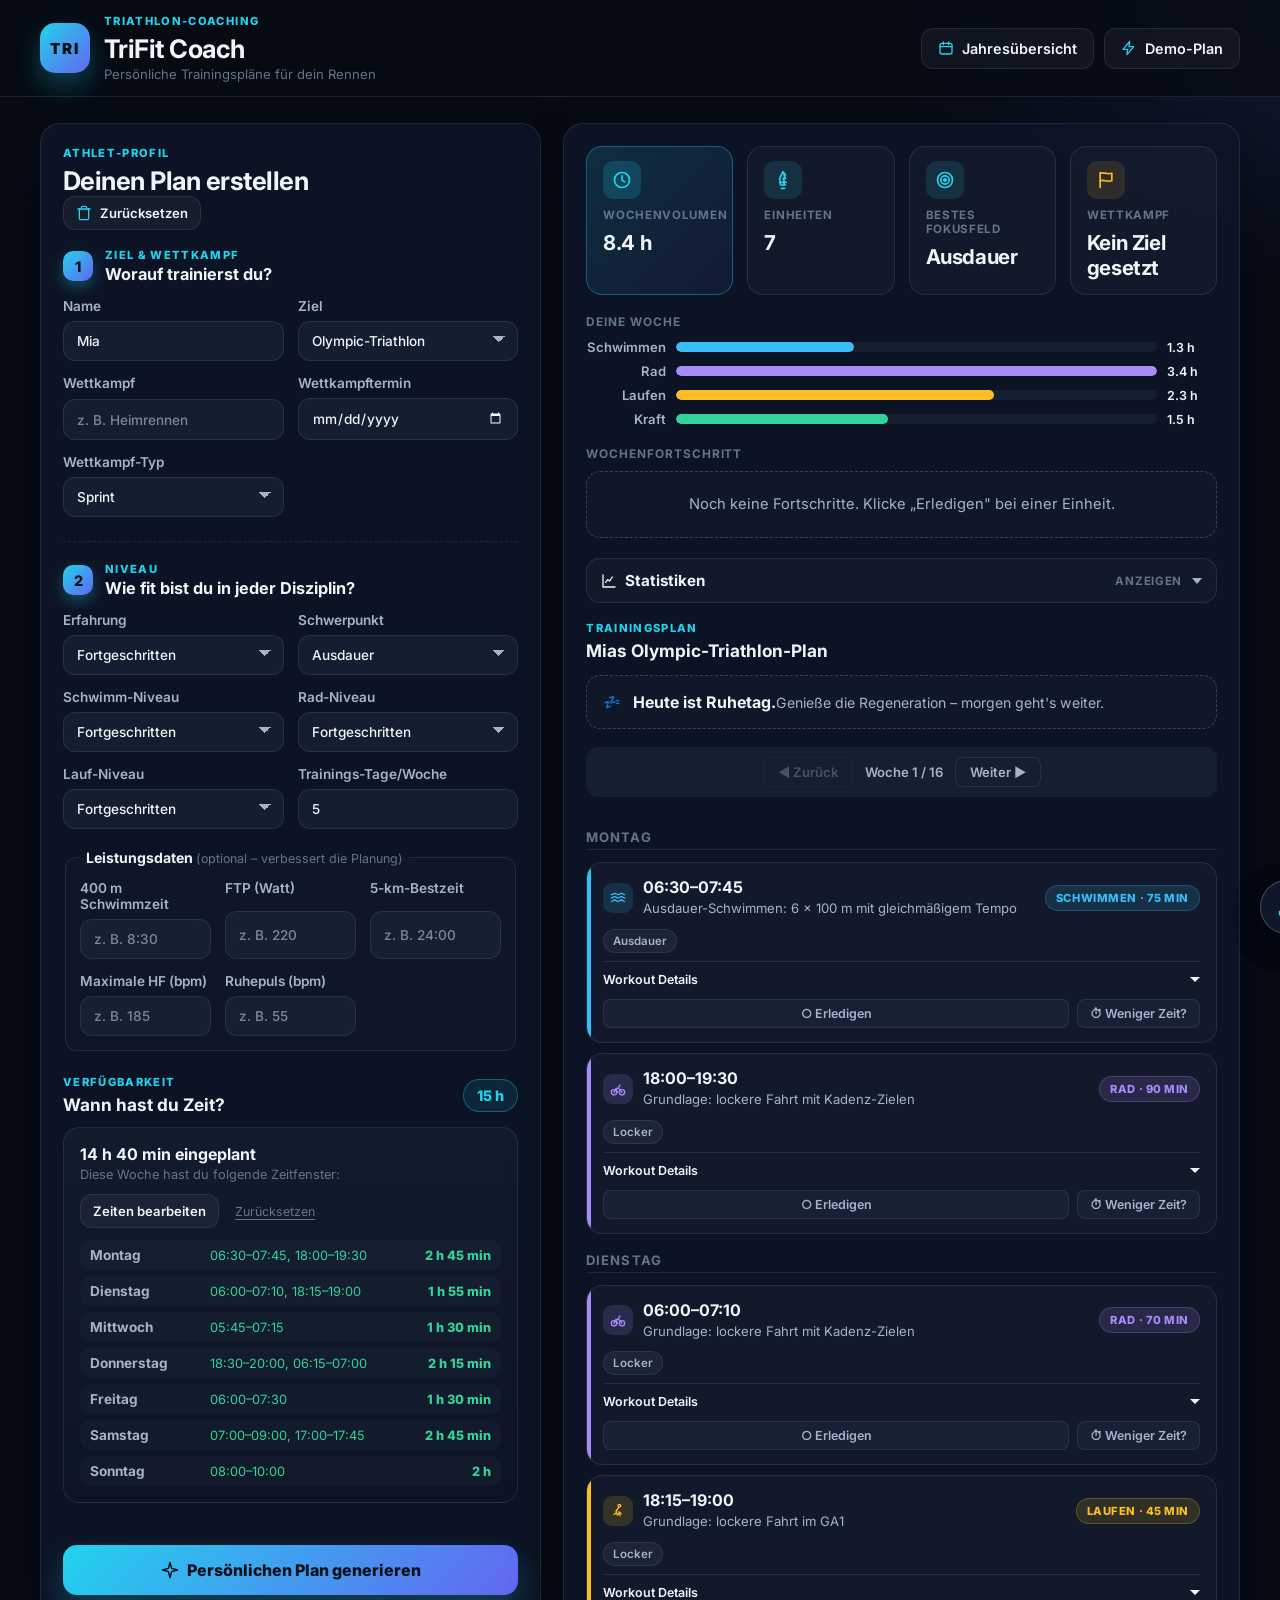
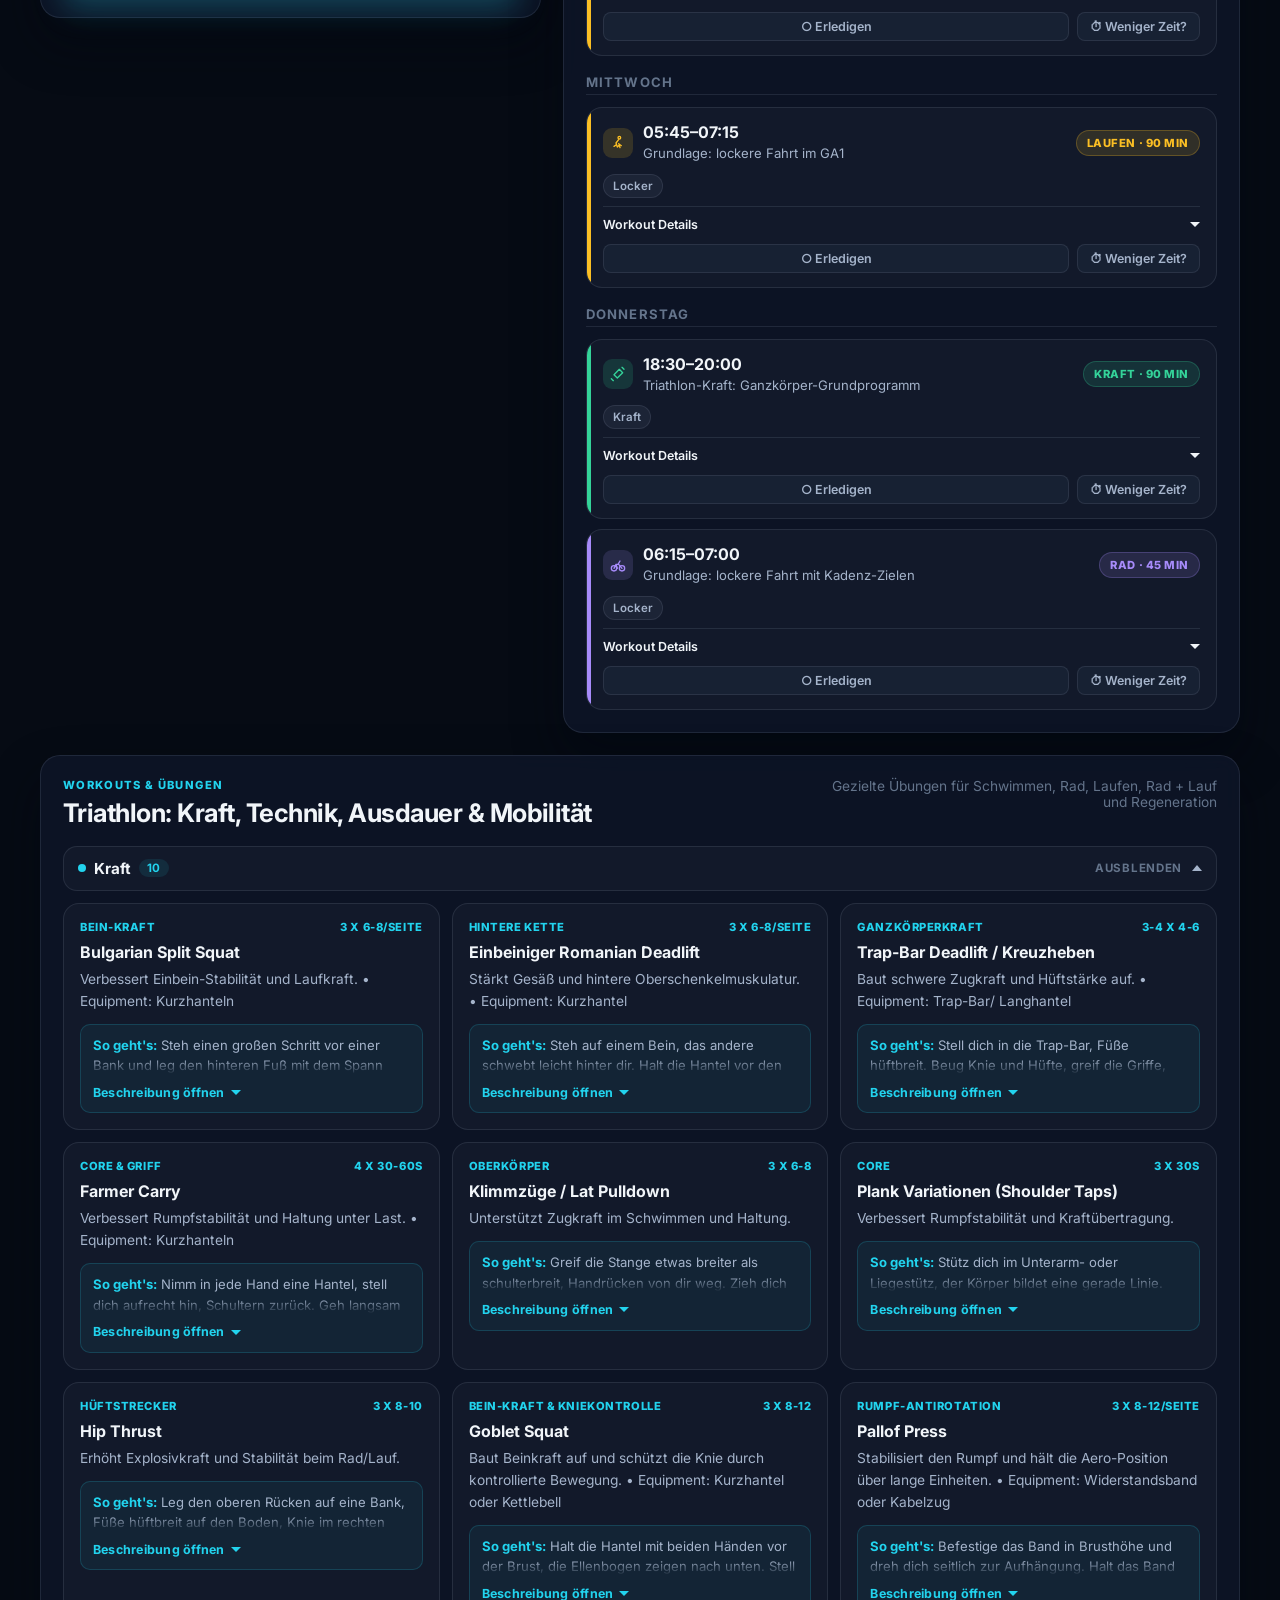
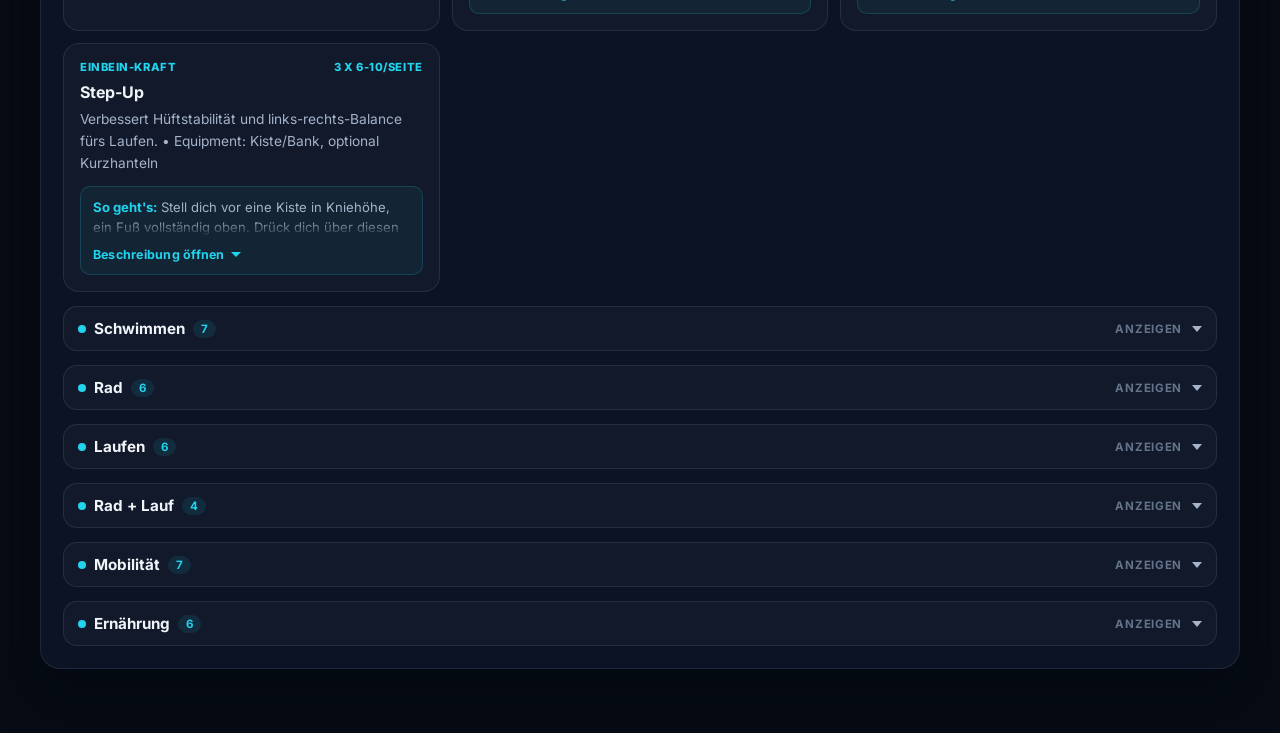
==== commit f2ccca22: "update5" ====
--- a/index.html
+++ b/index.html
@@ -326,6 +326,7 @@
                 <div id="eventPlanTimeline" class="event-plan-timeline"></div>
               </div>
             </div>
+            <div id="todaySection" class="today-section"></div>
             <div id="weekPlanList" class="week-plan-list"></div>
           </div>
         </section>
--- a/style.css
+++ b/style.css
@@ -1166,6 +1166,247 @@
   color: var(--text);
 }
 
+/* ---------- Week navigation ---------- */
+
+.week-nav {
+  display: flex;
+  align-items: center;
+  justify-content: center;
+  gap: 12px;
+  margin-bottom: 14px;
+  padding: 10px;
+  border-radius: 12px;
+  background: var(--surface-2);
+}
+
+.week-nav-btn {
+  background: none;
+  border: 1px solid var(--border);
+  border-radius: 8px;
+  padding: 6px 14px;
+  color: var(--text-2);
+  cursor: pointer;
+  font-size: 0.82rem;
+  font-weight: 600;
+  transition: background 0.15s, color 0.15s;
+}
+
+.week-nav-btn:hover:not(:disabled) {
+  background: var(--accent);
+  color: var(--bg);
+  border-color: var(--accent);
+}
+
+.week-nav-btn:disabled {
+  opacity: 0.35;
+  cursor: default;
+}
+
+.week-nav-label {
+  font-size: 0.82rem;
+  color: var(--text-2);
+  font-weight: 600;
+}
+
+/* ---------- Recovery banner ---------- */
+
+.recovery-banner {
+  padding: 10px 14px;
+  margin-bottom: 14px;
+  border-radius: 12px;
+  background: rgba(34, 211, 238, 0.08);
+  border: 1px solid rgba(34, 211, 238, 0.25);
+  color: var(--accent);
+  font-size: 0.82rem;
+  text-align: center;
+}
+
+/* ---------- Today section ---------- */
+
+.today-section {
+  margin-bottom: 18px;
+}
+
+.today-card {
+  display: flex;
+  flex-direction: column;
+  gap: 10px;
+  padding: 16px;
+  border-radius: 14px;
+  border: 1px solid var(--border-strong);
+  background: linear-gradient(135deg, rgba(34, 211, 238, 0.06) 0%, rgba(167, 139, 250, 0.04) 100%);
+}
+
+.today-card.today-rest {
+  flex-direction: row;
+  align-items: center;
+  gap: 12px;
+  border-style: dashed;
+  background: rgba(255, 255, 255, 0.02);
+}
+
+.today-card.today-rest span {
+  font-size: 0.88rem;
+  color: var(--text-2);
+}
+
+.today-header {
+  display: flex;
+  align-items: center;
+  gap: 10px;
+}
+
+.today-icon {
+  font-size: 1.6rem;
+  line-height: 1;
+}
+
+.today-greeting {
+  display: block;
+  font-size: 0.74rem;
+  text-transform: uppercase;
+  letter-spacing: 0.06em;
+  color: var(--text-3);
+}
+
+.today-title {
+  display: block;
+  font-size: 1.05rem;
+  color: var(--text);
+}
+
+.today-meta {
+  display: block;
+  font-size: 0.82rem;
+  color: var(--text-2);
+}
+
+.today-steps {
+  display: flex;
+  flex-direction: column;
+  gap: 4px;
+  padding-left: 4px;
+  border-left: 2px solid var(--border);
+  margin-left: 4px;
+}
+
+.today-step {
+  font-size: 0.84rem;
+  color: var(--text-2);
+  line-height: 1.5;
+}
+
+.today-step strong {
+  color: var(--text);
+}
+
+/* ---------- RPE / Feedback ---------- */
+
+.rpe-feedback {
+  display: flex;
+  align-items: center;
+  gap: 8px;
+  flex-wrap: wrap;
+}
+
+.rpe-select,
+.mood-select {
+  padding: 5px 8px;
+  border: 1px solid var(--border);
+  border-radius: 8px;
+  background: var(--surface-2);
+  color: var(--text);
+  font-size: 0.78rem;
+}
+
+.rpe-submit-btn {
+  padding: 5px 12px;
+  border: 1px solid var(--accent);
+  border-radius: 8px;
+  background: rgba(34, 211, 238, 0.1);
+  color: var(--accent);
+  font-size: 0.78rem;
+  font-weight: 600;
+  cursor: pointer;
+  transition: background 0.15s;
+}
+
+.rpe-submit-btn:hover {
+  background: rgba(34, 211, 238, 0.2);
+}
+
+.rpe-saved {
+  font-size: 0.78rem;
+  color: var(--accent);
+  font-weight: 600;
+}
+
+/* ---------- Time-squeeze ---------- */
+
+.card-actions {
+  display: flex;
+  gap: 8px;
+  margin-top: 8px;
+}
+
+.card-actions .complete-btn {
+  flex: 1;
+  margin-top: 0;
+}
+
+.squeeze-btn {
+  padding: 6px 12px;
+  border: 1px solid var(--border);
+  border-radius: 8px;
+  background: var(--surface-2);
+  color: var(--text-2);
+  font-size: 0.78rem;
+  font-weight: 600;
+  cursor: pointer;
+  white-space: nowrap;
+  transition: background 0.15s, color 0.15s, border-color 0.15s;
+}
+
+.squeeze-btn:hover {
+  border-color: var(--accent);
+  color: var(--text);
+}
+
+.squeeze-options {
+  display: flex;
+  align-items: center;
+  gap: 8px;
+  flex-wrap: wrap;
+  margin-top: 8px;
+  padding: 8px;
+  border-radius: 10px;
+  background: rgba(255, 255, 255, 0.03);
+  border: 1px dashed var(--border);
+}
+
+.squeeze-label {
+  font-size: 0.78rem;
+  color: var(--text-2);
+}
+
+.squeeze-choice {
+  padding: 4px 10px;
+  border: 1px solid var(--border);
+  border-radius: 6px;
+  background: var(--surface-2);
+  color: var(--text);
+  font-size: 0.78rem;
+  font-weight: 600;
+  cursor: pointer;
+  transition: background 0.15s, border-color 0.15s;
+}
+
+.squeeze-choice:hover {
+  background: var(--accent);
+  color: var(--bg);
+  border-color: var(--accent);
+}
+
 /* ---------- Event timeline / periodization ---------- */
 
 .event-plan-timeline {
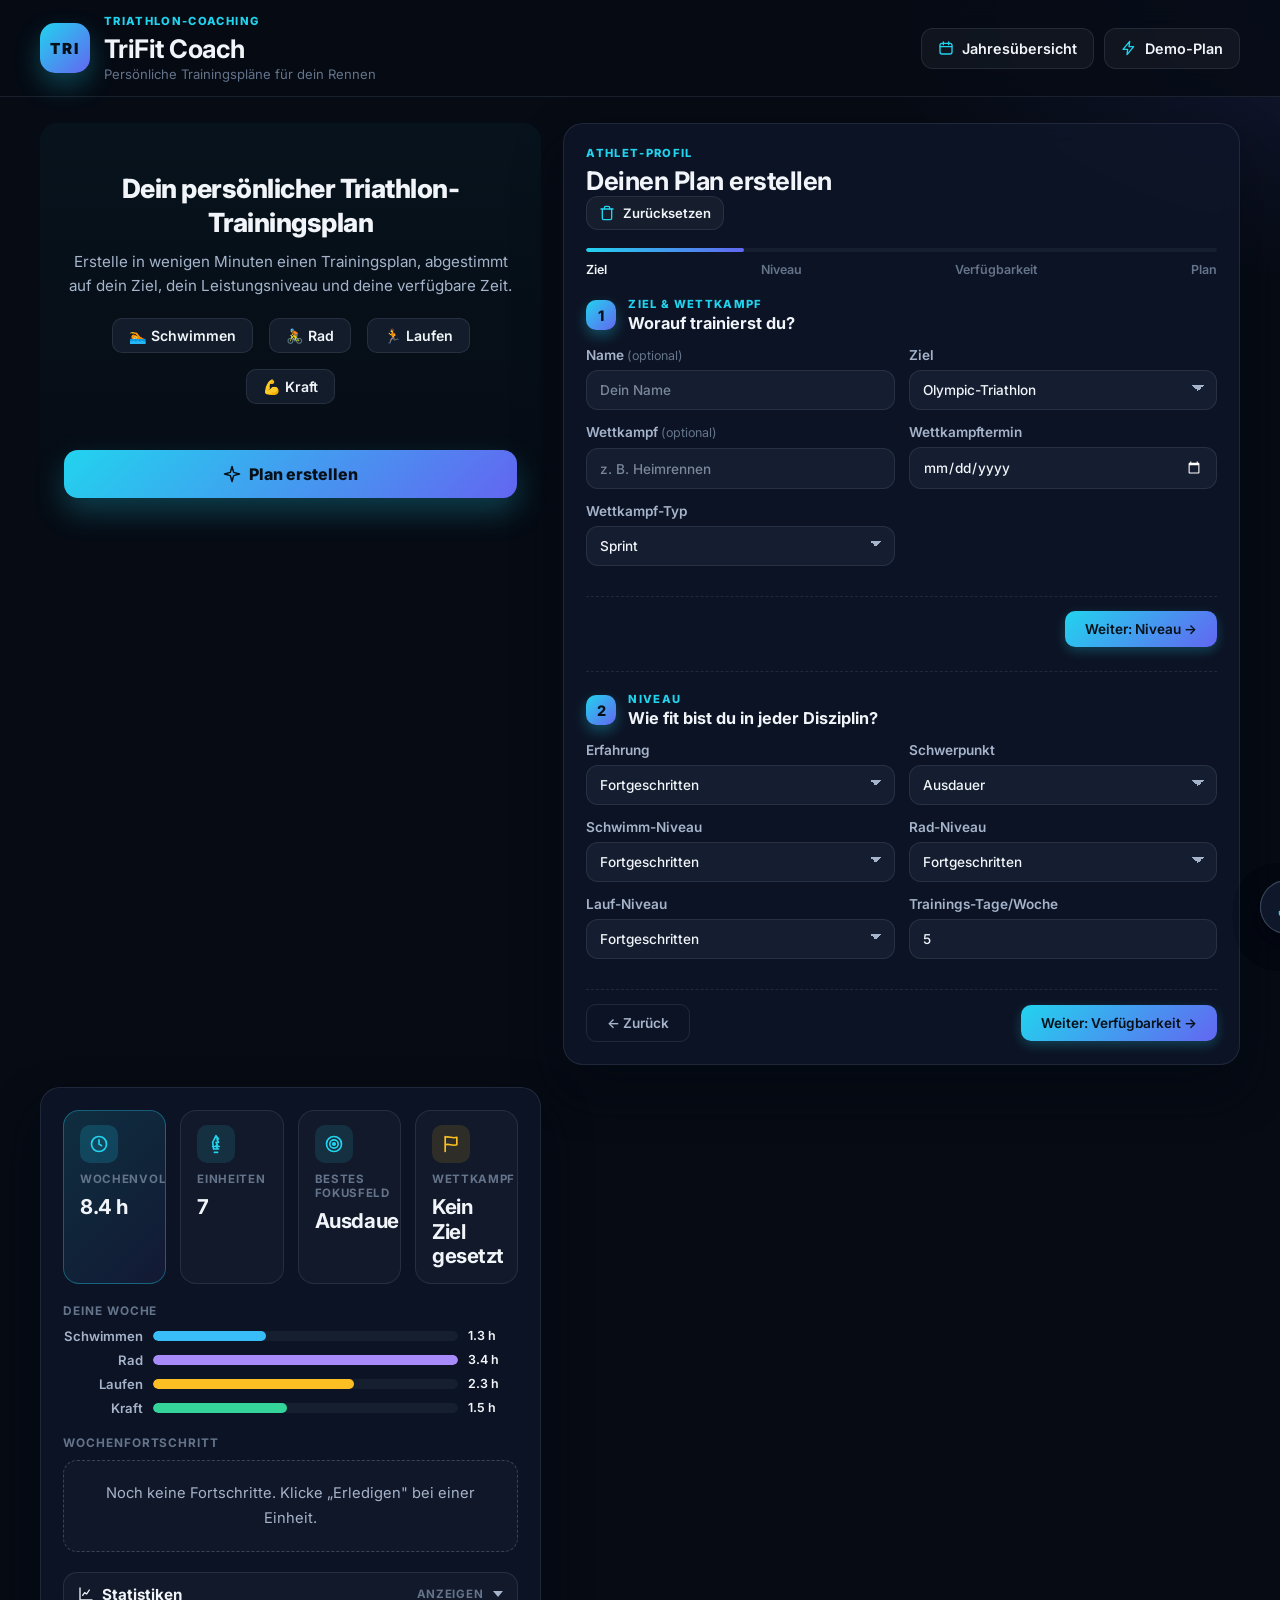
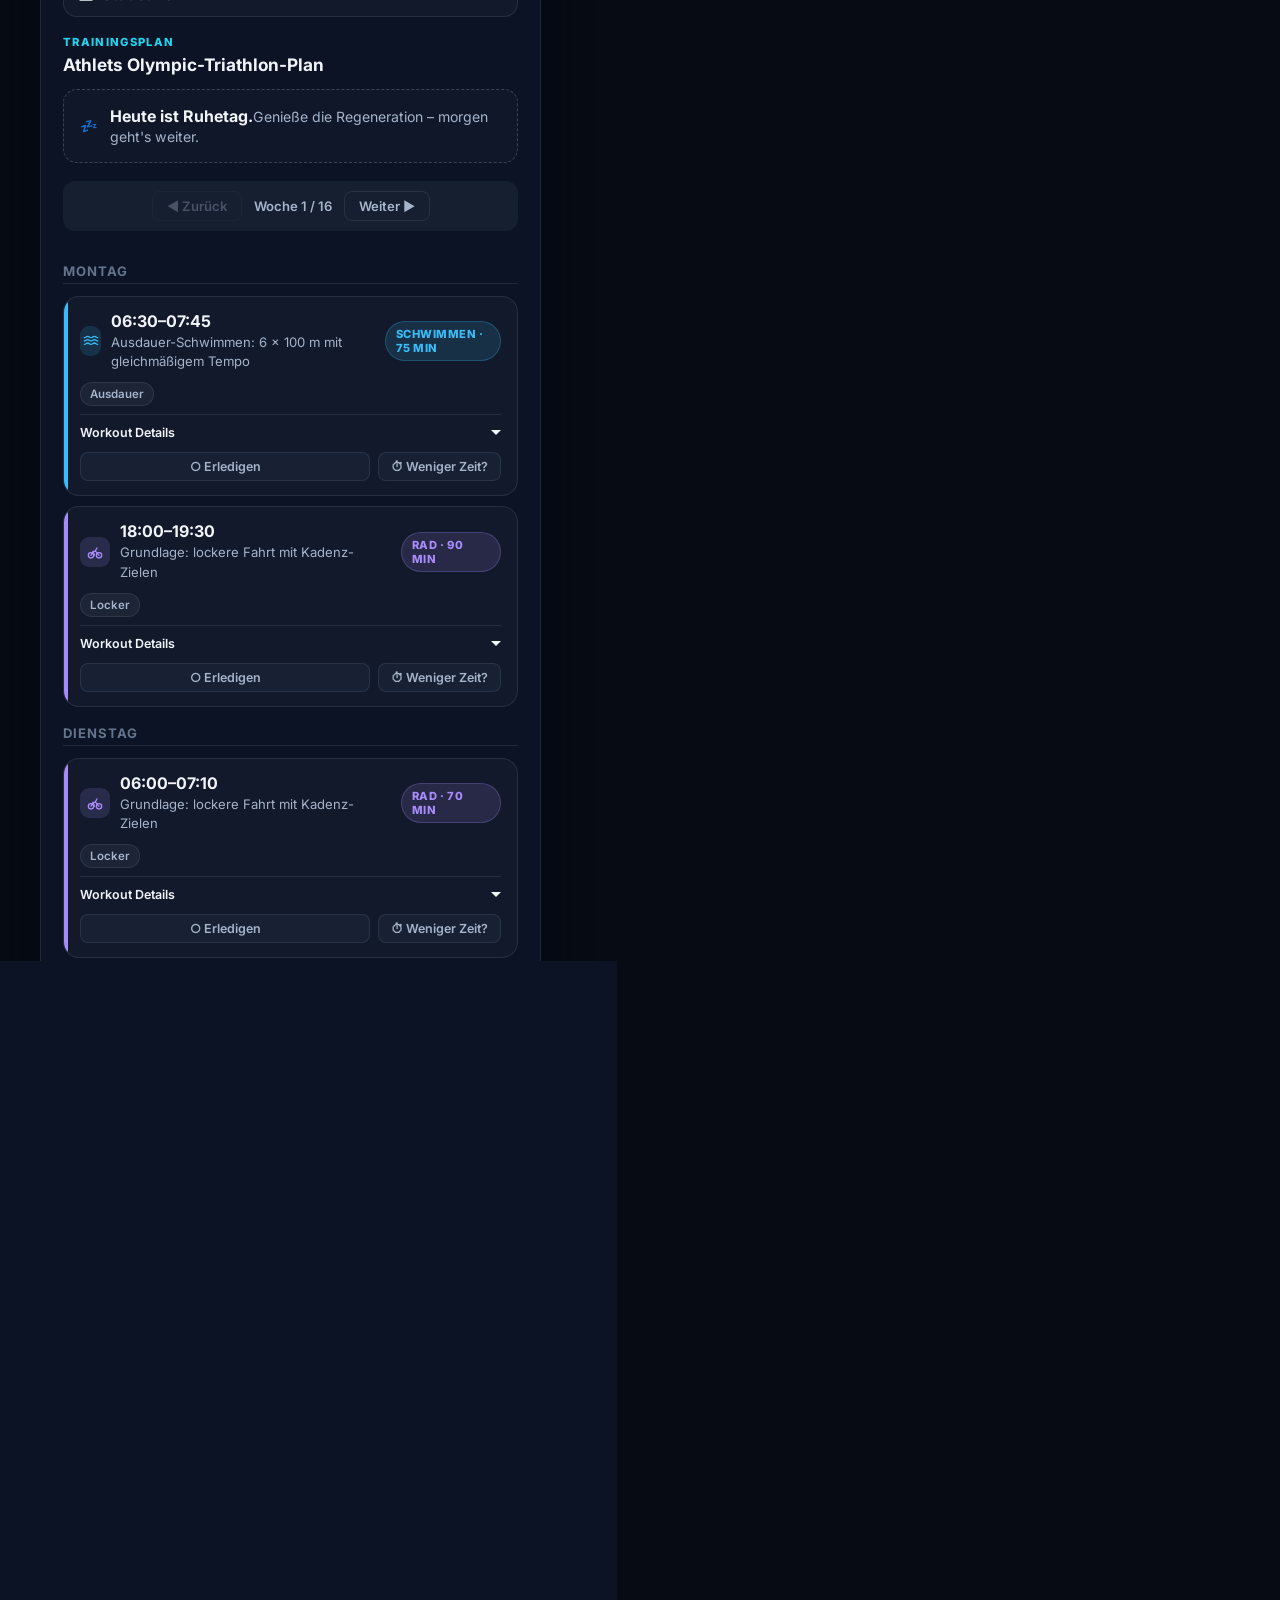
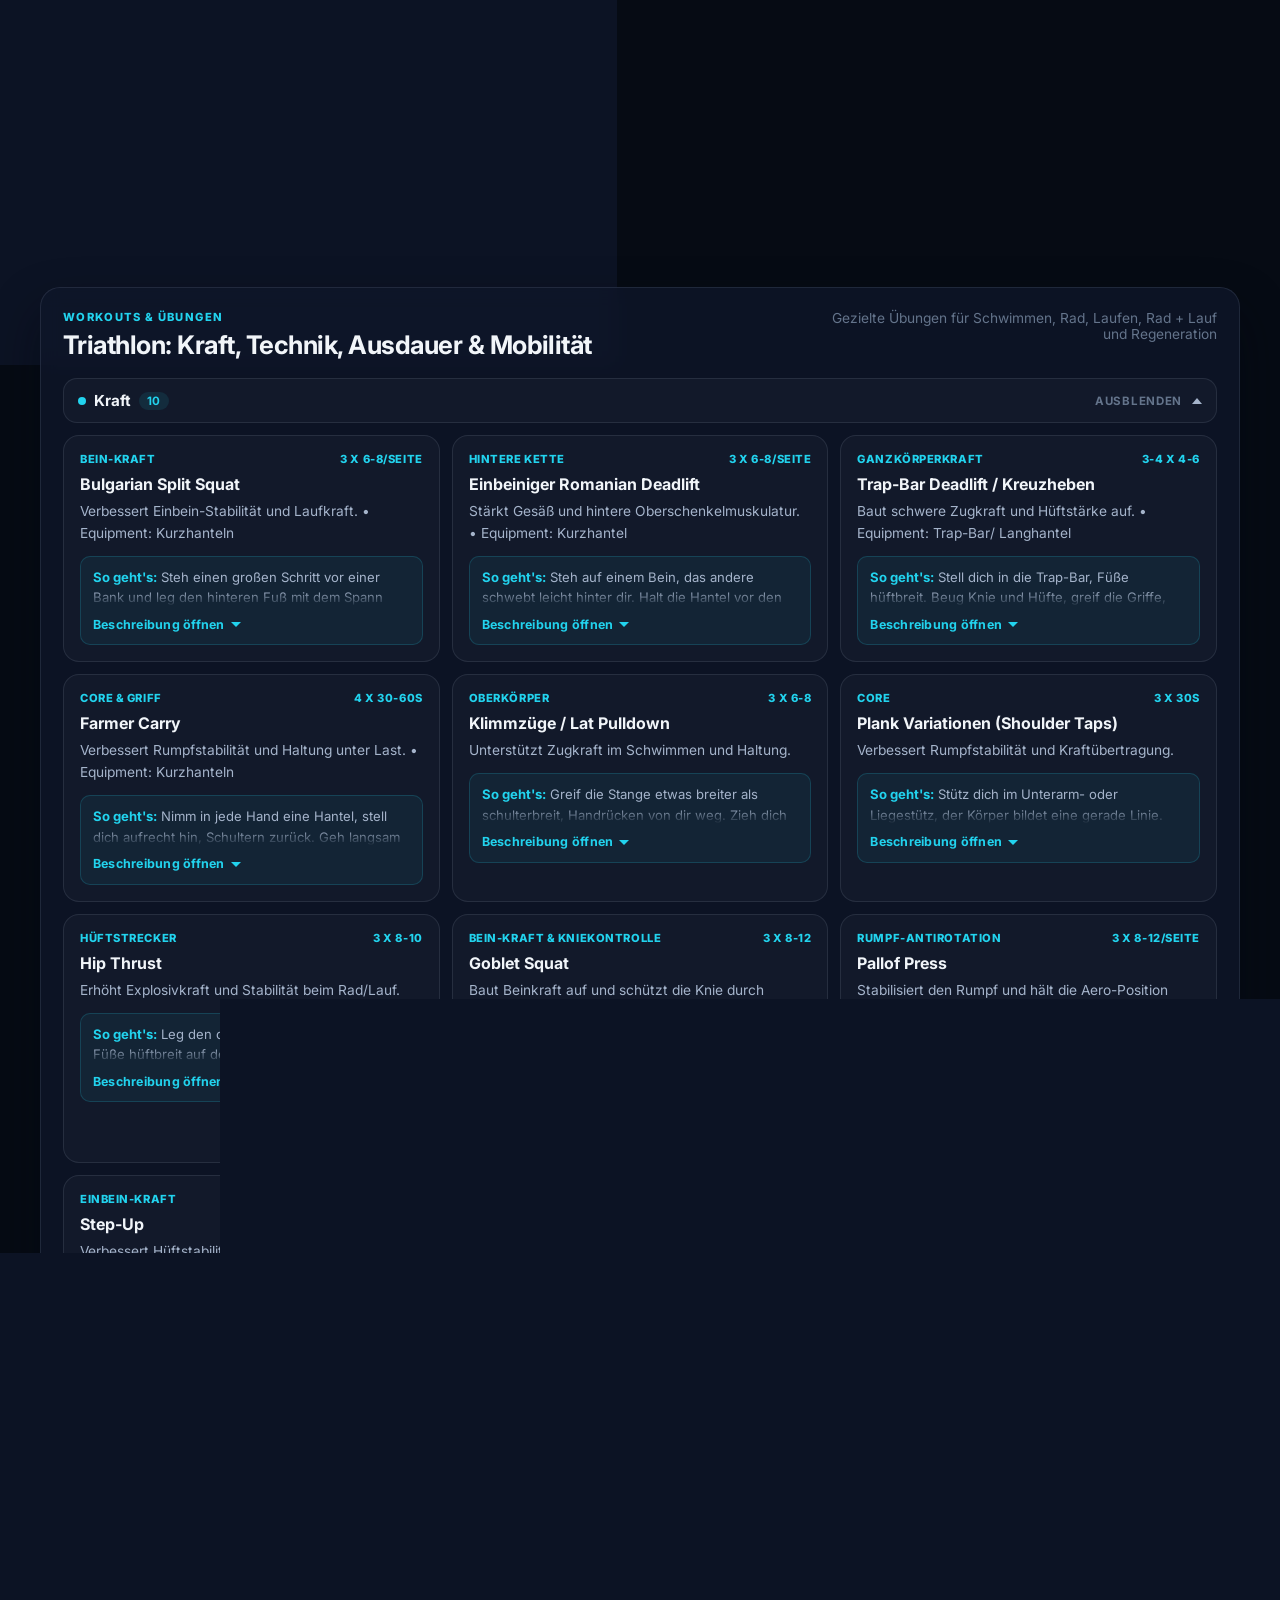
==== commit 850409a1: "update 7" ====
--- a/index.html
+++ b/index.html
@@ -52,7 +52,26 @@
 
     <div class="page-shell">
       <main class="app-layout">
-        <section class="panel form-panel">
+        <section class="hero-section" id="heroSection">
+          <div class="hero-content">
+            <h2 class="hero-title">Dein persönlicher Triathlon-Trainingsplan</h2>
+            <p class="hero-subtitle">Erstelle in wenigen Minuten einen Trainingsplan, abgestimmt auf dein Ziel, dein Leistungsniveau und deine verfügbare Zeit.</p>
+            <div class="hero-disciplines">
+              <span class="hero-disc">🏊 Schwimmen</span>
+              <span class="hero-disc">🚴 Rad</span>
+              <span class="hero-disc">🏃 Laufen</span>
+              <span class="hero-disc">💪 Kraft</span>
+            </div>
+            <button type="button" class="primary-btn hero-cta" id="heroCtaBtn">
+              <svg viewBox="0 0 24 24" fill="none" stroke="currentColor" stroke-width="2" stroke-linecap="round" stroke-linejoin="round" aria-hidden="true">
+                <path d="M12 2l2.2 7.8L22 12l-7.8 2.2L12 22l-2.2-7.8L2 12l7.8-2.2z"></path>
+              </svg>
+              Plan erstellen
+            </button>
+          </div>
+        </section>
+
+        <section class="panel form-panel" id="formPanel">
           <div class="panel-header">
             <div>
               <p class="section-tag">Athlet-Profil</p>
@@ -66,8 +85,20 @@
             </div>
           </div>
 
+          <div class="wizard-progress" id="wizardProgress">
+            <div class="wizard-bar">
+              <div class="wizard-fill" id="wizardFill"></div>
+            </div>
+            <div class="wizard-steps">
+              <span class="wizard-step active" data-step="0">Ziel</span>
+              <span class="wizard-step" data-step="1">Niveau</span>
+              <span class="wizard-step" data-step="2">Verfügbarkeit</span>
+              <span class="wizard-step" data-step="3">Plan</span>
+            </div>
+          </div>
+
           <form id="plannerForm" class="planner-form">
-            <fieldset class="form-section">
+            <fieldset class="form-section wizard-page active" data-wizard="0">
               <div class="section-heading">
                 <span class="step-badge">1</span>
                 <div>
@@ -78,9 +109,8 @@
 
               <div class="field-grid">
                 <label>
-                  <span>Name</span>
-                  <input id="athleteName" name="athleteName" type="text" value="Mia" placeholder="Dein Name" required />
-                  <span class="field-error">Bitte gib deinen Namen ein.</span>
+                  <span>Name <span class="optional-tag">(optional)</span></span>
+                  <input id="athleteName" name="athleteName" type="text" value="" placeholder="Dein Name" />
                 </label>
 
                 <label>
@@ -94,7 +124,7 @@
                 </label>
 
                 <label>
-                  <span>Wettkampf</span>
+                  <span>Wettkampf <span class="optional-tag">(optional)</span></span>
                   <input id="eventName" name="eventName" type="text" placeholder="z. B. Heimrennen" />
                 </label>
 
@@ -113,9 +143,14 @@
                   </select>
                 </label>
               </div>
+
+              <div class="wizard-nav">
+                <span></span>
+                <button type="button" class="wizard-next-btn" data-dir="1">Weiter: Niveau →</button>
+              </div>
             </fieldset>
 
-            <fieldset class="form-section">
+            <fieldset class="form-section wizard-page" data-wizard="1">
               <div class="section-heading">
                 <span class="step-badge">2</span>
                 <div>
@@ -176,9 +211,32 @@
                   <input id="trainingDays" name="trainingDays" type="number" min="1" max="7" value="5" />
                 </label>
               </div>
+
+              <div class="wizard-nav">
+                <button type="button" class="wizard-prev-btn" data-dir="-1">← Zurück</button>
+                <button type="button" class="wizard-next-btn" data-dir="1">Weiter: Verfügbarkeit →</button>
+              </div>
             </fieldset>
 
-            <fieldset class="optional-fields" id="performanceFieldset">
+            <div class="wizard-page" data-wizard="2">
+              <div class="availability-box">
+                <div class="availability-header">
+                  <div>
+                    <p class="section-tag">Verfügbarkeit</p>
+                    <h3>Wann hast du Zeit?</h3>
+                  </div>
+                  <span id="availabilitySummary" class="summary-pill">0 h</span>
+                </div>
+                <div id="timeTable" class="time-table"></div>
+              </div>
+
+              <div class="wizard-nav">
+                <button type="button" class="wizard-prev-btn" data-dir="-1">← Zurück</button>
+                <button type="button" class="wizard-next-btn" data-dir="1">Weiter: Leistungsdaten →</button>
+              </div>
+            </div>
+
+            <fieldset class="optional-fields wizard-page" id="performanceFieldset" data-wizard="3">
               <legend>Leistungsdaten <span class="optional-tag">(optional – verbessert die Planung)</span></legend>
               <div class="form-grid-3">
                 <label>
@@ -186,7 +244,7 @@
                   <input id="swimTime" name="swimTime" type="text" placeholder="z. B. 8:30" autocomplete="off" />
                 </label>
                 <label>
-                  <span>FTP (Watt)</span>
+                  <span>FTP (Watt) <span class="info-tooltip" title="Functional Threshold Power – deine maximale Dauerleistung über ca. 1 Stunde. Feld leer lassen, wenn unbekannt.">ⓘ</span></span>
                   <input id="ftpWatts" name="ftpWatts" type="number" min="50" max="500" placeholder="z. B. 220" />
                 </label>
                 <label>
@@ -202,25 +260,17 @@
                   <input id="restHR" name="restHR" type="number" min="35" max="100" placeholder="z. B. 55" />
                 </label>
               </div>
+
+              <div class="wizard-nav">
+                <button type="button" class="wizard-prev-btn" data-dir="-1">← Zurück</button>
+                <button class="primary-btn" type="submit">
+                  <svg viewBox="0 0 24 24" fill="none" stroke="currentColor" stroke-width="2" stroke-linecap="round" stroke-linejoin="round" aria-hidden="true">
+                    <path d="M12 2l2.2 7.8L22 12l-7.8 2.2L12 22l-2.2-7.8L2 12l7.8-2.2z"></path>
+                  </svg>
+                  Plan generieren
+                </button>
+              </div>
             </fieldset>
-
-            <div class="availability-box">
-              <div class="availability-header">
-                <div>
-                  <p class="section-tag">Verfügbarkeit</p>
-                  <h3>Wann hast du Zeit?</h3>
-                </div>
-                <span id="availabilitySummary" class="summary-pill">0 h</span>
-              </div>
-              <div id="timeTable" class="time-table"></div>
-            </div>
-
-            <button class="primary-btn" type="submit">
-              <svg viewBox="0 0 24 24" fill="none" stroke="currentColor" stroke-width="2" stroke-linecap="round" stroke-linejoin="round" aria-hidden="true">
-                <path d="M12 2l2.2 7.8L22 12l-7.8 2.2L12 22l-2.2-7.8L2 12l7.8-2.2z"></path>
-              </svg>
-              Persönlichen Plan generieren
-            </button>
           </form>
         </section>
 
--- a/style.css
+++ b/style.css
@@ -284,6 +284,289 @@
   margin-bottom: 18px;
 }
 
+/* ---------- Hero ---------- */
+
+.hero-section {
+  padding: 48px 24px 36px;
+  text-align: center;
+  background: linear-gradient(180deg, rgba(34, 211, 238, 0.04) 0%, transparent 100%);
+  border-radius: 18px;
+  margin-bottom: 24px;
+}
+
+.hero-title {
+  font-size: 1.65rem;
+  font-weight: 800;
+  color: var(--text);
+  margin: 0 0 10px;
+  line-height: 1.3;
+}
+
+.hero-subtitle {
+  font-size: 0.95rem;
+  color: var(--text-2);
+  max-width: 520px;
+  margin: 0 auto 20px;
+  line-height: 1.6;
+}
+
+.hero-disciplines {
+  display: flex;
+  justify-content: center;
+  gap: 16px;
+  flex-wrap: wrap;
+  margin-bottom: 24px;
+}
+
+.hero-disc {
+  padding: 8px 16px;
+  border-radius: 10px;
+  background: var(--surface-2);
+  border: 1px solid var(--border);
+  font-size: 0.88rem;
+  font-weight: 600;
+  color: var(--text);
+}
+
+.hero-cta {
+  font-size: 1rem;
+  padding: 14px 32px;
+}
+
+/* ---------- Wizard ---------- */
+
+.wizard-progress {
+  margin-bottom: 20px;
+}
+
+.wizard-bar {
+  height: 4px;
+  border-radius: 4px;
+  background: var(--surface-2);
+  overflow: hidden;
+  margin-bottom: 10px;
+}
+
+.wizard-fill {
+  height: 100%;
+  border-radius: 4px;
+  background: var(--brand-grad);
+  transition: width 0.3s ease;
+  width: 25%;
+}
+
+.wizard-steps {
+  display: flex;
+  justify-content: space-between;
+}
+
+.wizard-step {
+  font-size: 0.78rem;
+  font-weight: 600;
+  color: var(--text-3);
+  transition: color 0.2s;
+}
+
+.wizard-step.active {
+  color: var(--accent);
+}
+
+.wizard-step.done {
+  color: var(--text-2);
+}
+
+.wizard-page {
+  display: none;
+}
+
+.wizard-page.active {
+  display: grid;
+  gap: 14px;
+}
+
+.wizard-nav {
+  display: flex;
+  justify-content: space-between;
+  align-items: center;
+  margin-top: 16px;
+  padding-top: 14px;
+  border-top: 1px dashed var(--border);
+}
+
+.wizard-prev-btn,
+.wizard-next-btn {
+  padding: 10px 20px;
+  border-radius: 10px;
+  font-size: 0.85rem;
+  font-weight: 600;
+  cursor: pointer;
+  transition: background 0.15s, color 0.15s, border-color 0.15s;
+}
+
+.wizard-prev-btn {
+  background: none;
+  border: 1px solid var(--border);
+  color: var(--text-2);
+}
+
+.wizard-prev-btn:hover {
+  border-color: var(--text-2);
+  color: var(--text);
+}
+
+.wizard-next-btn {
+  background: var(--brand-grad);
+  border: none;
+  color: #051018;
+  box-shadow: 0 4px 12px rgba(34, 211, 238, 0.25);
+}
+
+.wizard-next-btn:hover {
+  box-shadow: 0 6px 18px rgba(34, 211, 238, 0.35);
+}
+
+.wizard-nav .primary-btn {
+  font-size: 0.92rem;
+}
+
+.optional-tag {
+  font-size: 0.75rem;
+  color: var(--text-3);
+  font-weight: 400;
+}
+
+.info-tooltip {
+  display: inline-flex;
+  align-items: center;
+  justify-content: center;
+  width: 16px;
+  height: 16px;
+  border-radius: 50%;
+  background: var(--surface-2);
+  border: 1px solid var(--border);
+  font-size: 0.65rem;
+  color: var(--text-3);
+  cursor: help;
+  position: relative;
+  vertical-align: middle;
+  margin-left: 4px;
+}
+
+.info-tooltip:hover::after {
+  content: attr(title);
+  position: absolute;
+  bottom: 100%;
+  left: 50%;
+  transform: translateX(-50%);
+  padding: 8px 12px;
+  border-radius: 8px;
+  background: var(--surface);
+  border: 1px solid var(--border-strong);
+  color: var(--text-2);
+  font-size: 0.75rem;
+  white-space: normal;
+  width: 220px;
+  z-index: 100;
+  pointer-events: none;
+  box-shadow: 0 4px 16px rgba(0,0,0,0.3);
+}
+
+/* ---------- Availability Grid ---------- */
+
+.avail-grid-card {
+  border: 1px solid var(--border);
+  border-radius: 14px;
+  padding: 14px;
+  background: var(--card);
+}
+
+.avail-grid-header {
+  display: flex;
+  justify-content: space-between;
+  align-items: flex-start;
+  gap: 12px;
+  margin-bottom: 14px;
+}
+
+.avail-grid-info strong {
+  display: block;
+  font-size: 0.9rem;
+  color: var(--text);
+}
+
+.avail-grid-info span {
+  font-size: 0.78rem;
+  color: var(--text-3);
+}
+
+.avail-grid {
+  display: grid;
+  gap: 4px;
+}
+
+.avail-grid-row {
+  display: grid;
+  grid-template-columns: 80px repeat(7, 1fr);
+  gap: 4px;
+  align-items: center;
+}
+
+.avail-grid-head {
+  margin-bottom: 4px;
+}
+
+.avail-grid-head .avail-col-head {
+  text-align: center;
+  font-size: 0.74rem;
+  font-weight: 600;
+  color: var(--text-2);
+  text-transform: uppercase;
+  letter-spacing: 0.04em;
+}
+
+.avail-slot-label {
+  font-size: 0.78rem;
+  font-weight: 600;
+  color: var(--text-2);
+}
+
+.avail-cell {
+  display: grid;
+  place-items: center;
+  height: 36px;
+  border-radius: 8px;
+  border: 1px solid var(--border);
+  background: var(--surface-2);
+  color: transparent;
+  font-size: 0.8rem;
+  font-weight: 700;
+  cursor: pointer;
+  transition: background 0.15s, border-color 0.15s, color 0.15s;
+}
+
+.avail-cell:hover {
+  border-color: var(--accent);
+}
+
+.avail-cell.active {
+  background: rgba(34, 211, 238, 0.12);
+  border-color: var(--accent);
+  color: var(--accent);
+}
+
+.avail-grid-totals {
+  margin-top: 4px;
+  padding-top: 6px;
+  border-top: 1px dashed var(--border);
+}
+
+.avail-col-summary {
+  text-align: center;
+  font-size: 0.74rem;
+  font-weight: 600;
+  color: var(--text-3);
+}
+
 /* ---------- Form ---------- */
 
 .planner-form {
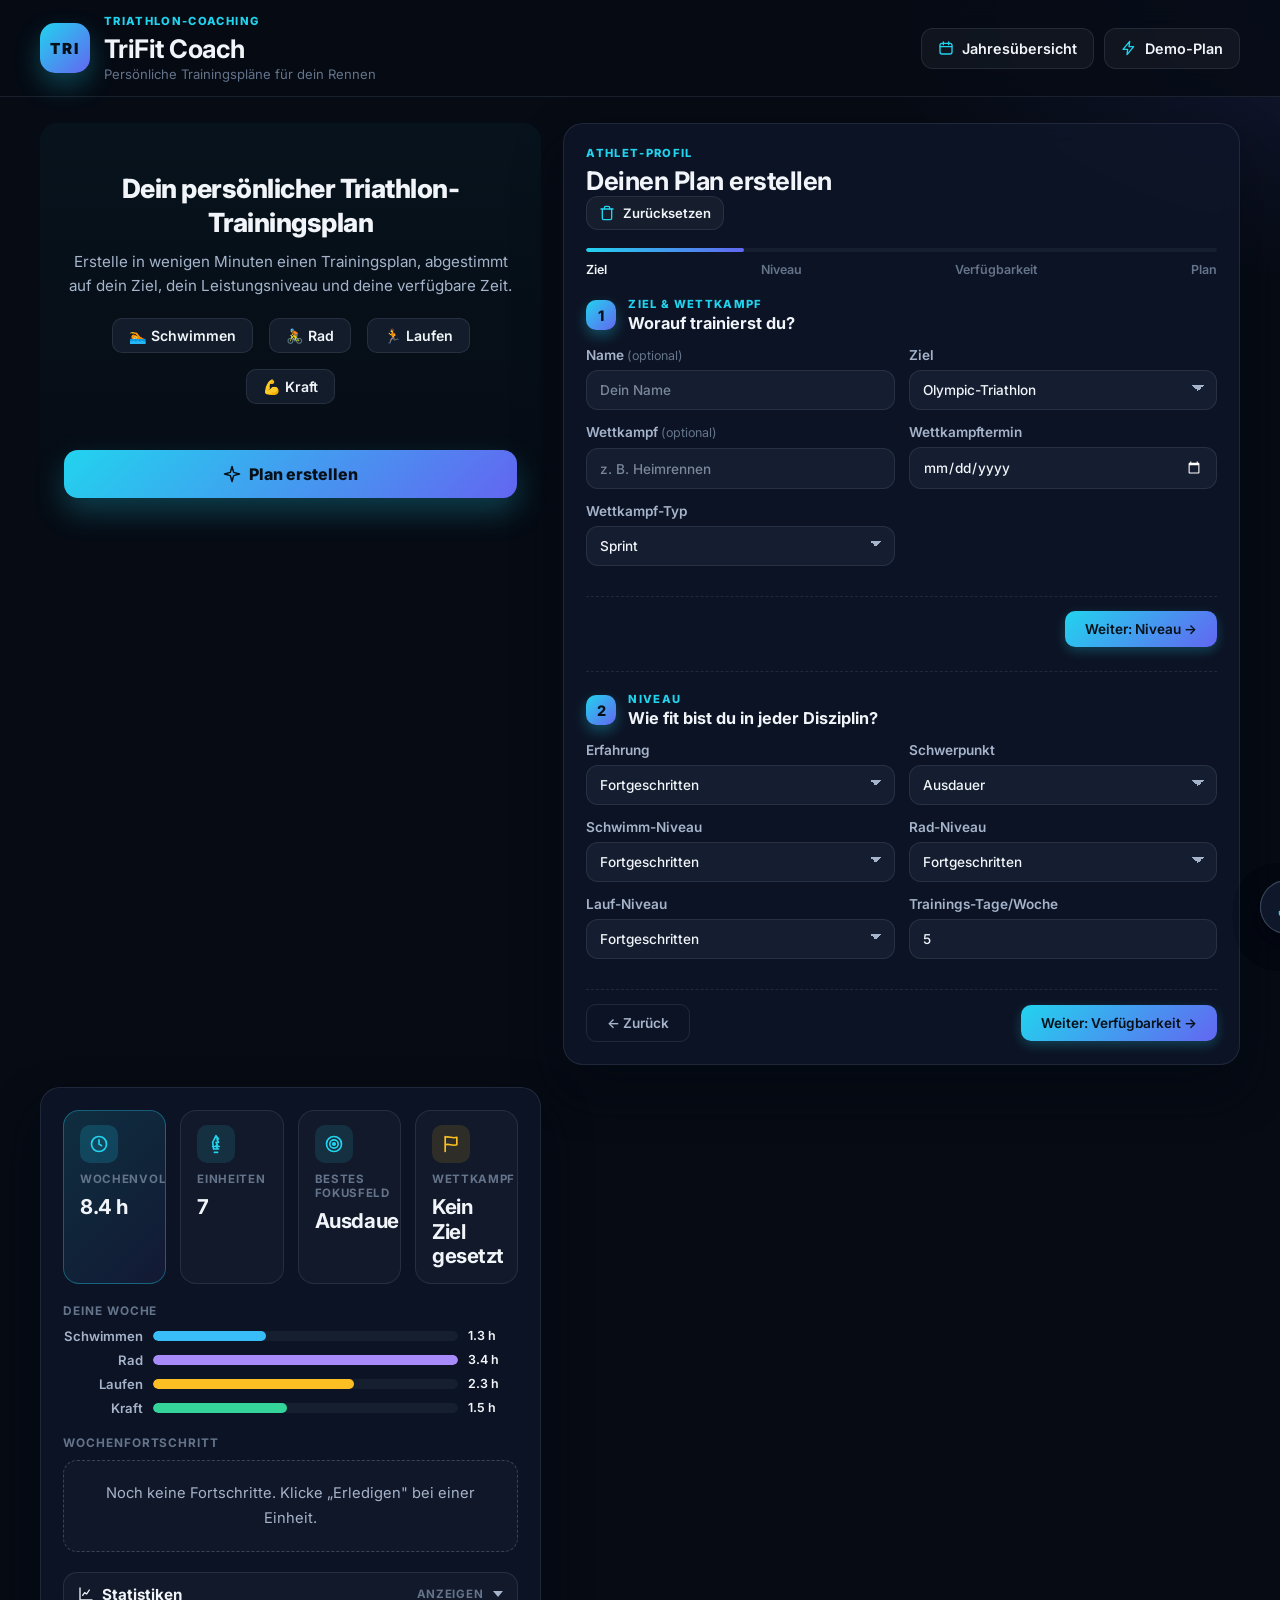
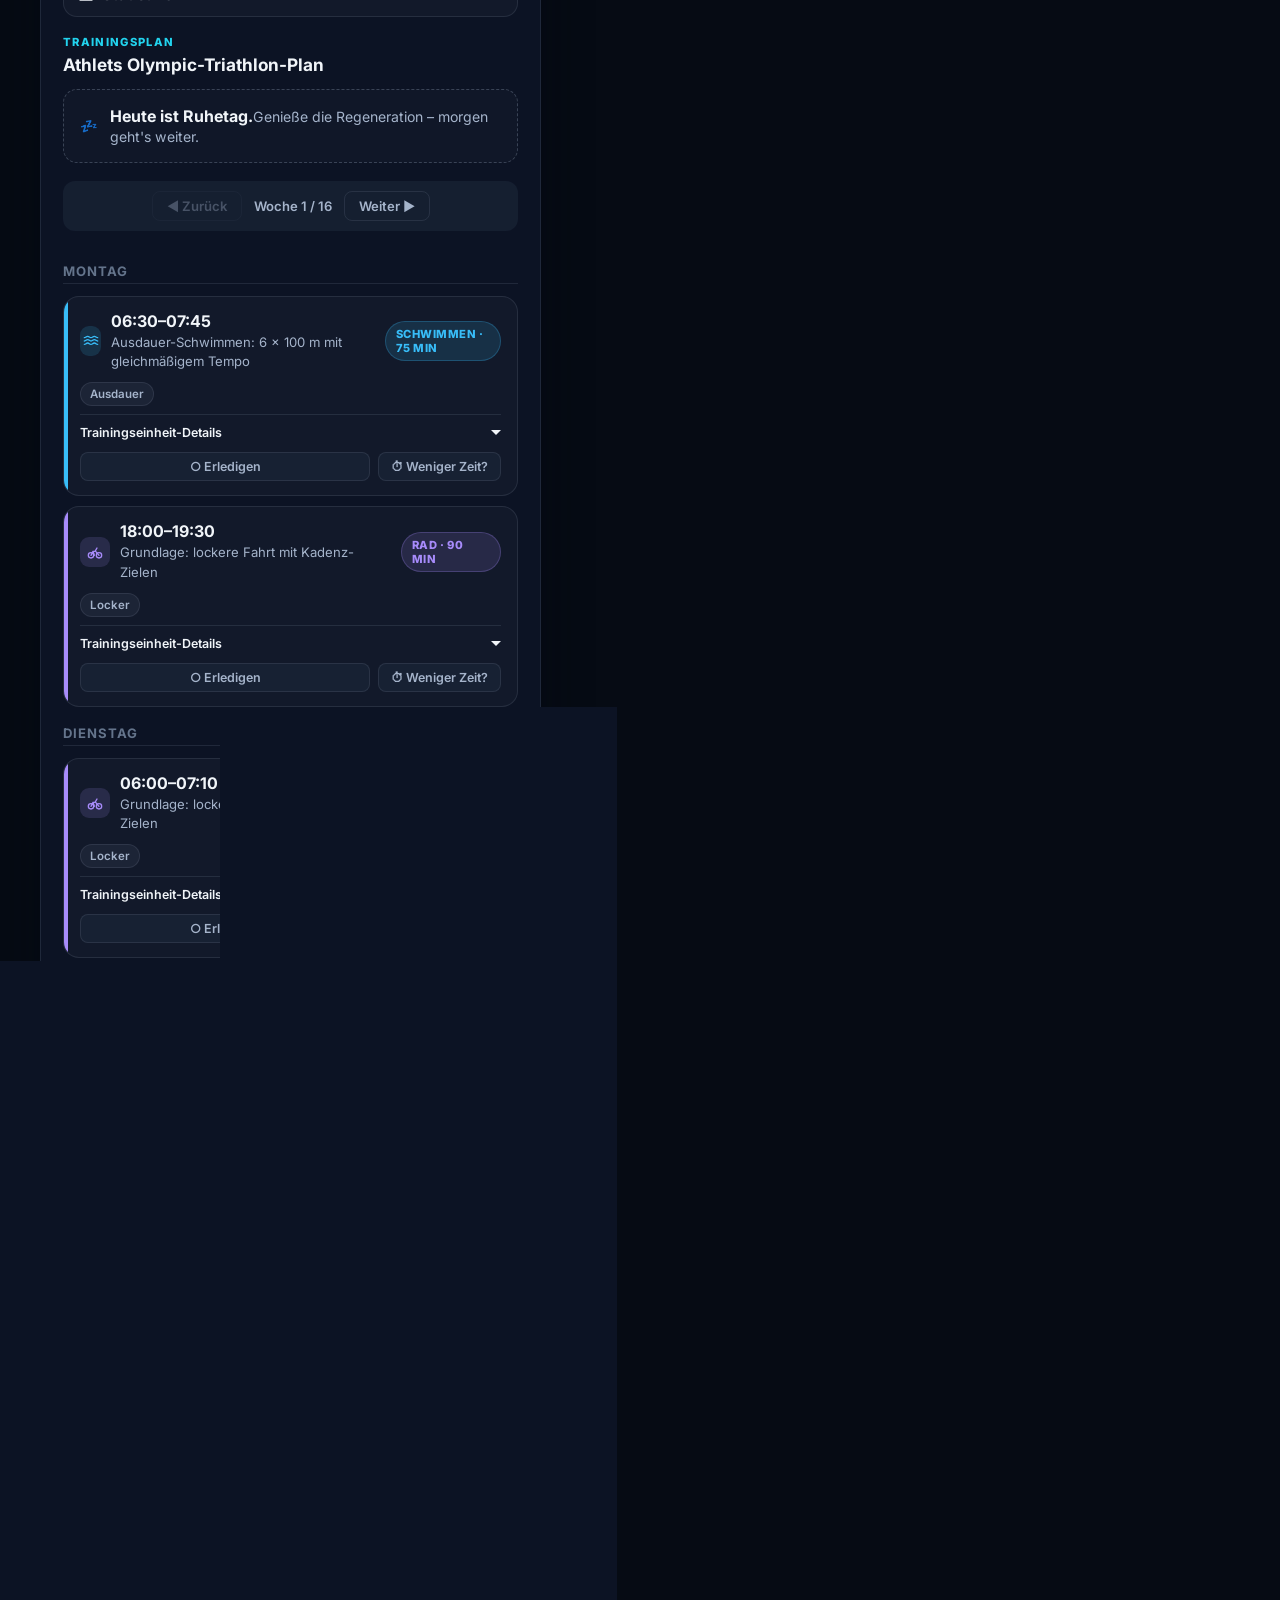
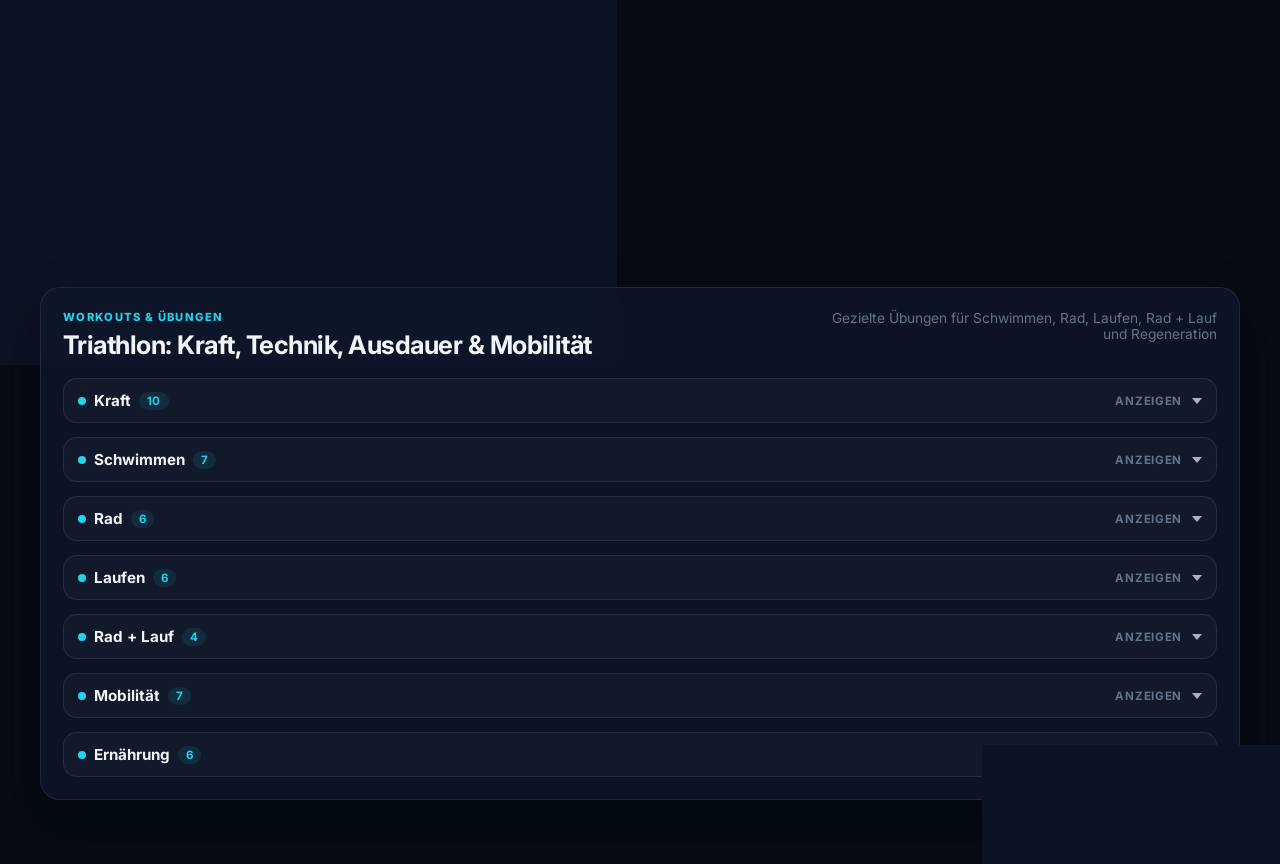
==== commit 1585d83a: "update9" ====
--- a/index.html
+++ b/index.html
@@ -138,7 +138,7 @@
                   <select id="eventType" name="eventType">
                     <option value="sprint">Sprint</option>
                     <option value="olympic">Olympic Distance</option>
-                    <option value="half">Half Ironman</option>
+                    <option value="half">Halb-Ironman</option>
                     <option value="ironman">Ironman</option>
                   </select>
                 </label>
--- a/style.css
+++ b/style.css
@@ -471,16 +471,62 @@
   box-shadow: 0 4px 16px rgba(0,0,0,0.3);
 }
 
-/* ---------- Availability Grid ---------- */
-
-.avail-grid-card {
+/* ---------- Availability ---------- */
+
+.avail-tabs {
+  display: flex;
+  gap: 4px;
+  margin-bottom: 14px;
+}
+
+.avail-tab {
+  flex: 1;
+  padding: 8px 12px;
+  border: 1px solid var(--border);
+  border-radius: 8px;
+  background: var(--surface-2);
+  color: var(--text-2);
+  font-size: 0.78rem;
+  font-weight: 600;
+  cursor: pointer;
+  transition: background 0.15s, color 0.15s, border-color 0.15s;
+  text-align: center;
+}
+
+.avail-tab:hover {
+  border-color: var(--text-3);
+  color: var(--text);
+}
+
+.avail-tab.active {
+  background: var(--brand-grad);
+  border-color: transparent;
+  color: #051018;
+}
+
+.avail-panel {
+  display: none;
+}
+
+.avail-panel.active {
+  display: block;
+}
+
+.avail-panel-hint {
+  font-size: 0.82rem;
+  color: var(--text-3);
+  margin-bottom: 12px;
+  line-height: 1.5;
+}
+
+.avail-week-card {
   border: 1px solid var(--border);
   border-radius: 14px;
   padding: 14px;
   background: var(--card);
 }
 
-.avail-grid-header {
+.avail-week-head {
   display: flex;
   justify-content: space-between;
   align-items: flex-start;
@@ -488,83 +534,309 @@
   margin-bottom: 14px;
 }
 
-.avail-grid-info strong {
+.avail-week-summary strong {
   display: block;
   font-size: 0.9rem;
   color: var(--text);
 }
 
-.avail-grid-info span {
+.avail-week-summary span {
   font-size: 0.78rem;
   color: var(--text-3);
 }
 
+.avail-week-actions {
+  display: flex;
+  gap: 8px;
+  flex-shrink: 0;
+}
+
+.avail-day-list {
+  display: grid;
+  gap: 10px;
+}
+
+.avail-day-row {
+  display: grid;
+  gap: 6px;
+  padding: 10px 12px;
+  border-radius: 10px;
+  background: var(--surface-2);
+}
+
+.avail-day-head {
+  display: flex;
+  justify-content: space-between;
+  align-items: center;
+}
+
+.avail-day-name {
+  font-size: 0.82rem;
+  font-weight: 700;
+  color: var(--text);
+}
+
+.avail-day-hours {
+  font-size: 0.78rem;
+  color: var(--text-3);
+}
+
+.avail-day-hours.has {
+  color: var(--accent);
+  font-weight: 600;
+}
+
+.avail-day-windows {
+  display: flex;
+  flex-direction: column;
+  gap: 4px;
+}
+
+.avail-window-row {
+  display: flex;
+  align-items: center;
+  gap: 6px;
+}
+
+.avail-time-input,
+.avail-date-input {
+  padding: 5px 8px;
+  border: 1px solid var(--border);
+  border-radius: 6px;
+  background: var(--surface);
+  color: var(--text);
+  font-size: 0.82rem;
+  font-family: inherit;
+  width: 110px;
+}
+
+.avail-time-input:focus,
+.avail-date-input:focus {
+  border-color: var(--accent);
+  outline: none;
+}
+
+.avail-time-sep {
+  font-size: 0.78rem;
+  color: var(--text-3);
+}
+
+.avail-window-remove {
+  display: grid;
+  place-items: center;
+  width: 24px;
+  height: 24px;
+  border: none;
+  border-radius: 6px;
+  background: transparent;
+  color: var(--text-3);
+  font-size: 0.8rem;
+  cursor: pointer;
+  transition: background 0.15s, color 0.15s;
+}
+
+.avail-window-remove:hover {
+  background: rgba(239, 68, 68, 0.15);
+  color: #ef4444;
+}
+
+.avail-window-add {
+  display: inline-flex;
+  align-self: flex-start;
+  padding: 4px 10px;
+  border: 1px dashed var(--border);
+  border-radius: 6px;
+  background: none;
+  color: var(--text-3);
+  font-size: 0.76rem;
+  font-weight: 600;
+  cursor: pointer;
+  transition: border-color 0.15s, color 0.15s;
+}
+
+.avail-window-add:hover {
+  border-color: var(--accent);
+  color: var(--accent);
+}
+
+.avail-empty-hint {
+  font-size: 0.78rem;
+  color: var(--text-3);
+  font-style: italic;
+}
+
+/* Grid mode */
+
 .avail-grid {
   display: grid;
-  gap: 4px;
+  gap: 1px;
+  max-height: 420px;
+  overflow-y: auto;
 }
 
 .avail-grid-row {
   display: grid;
-  grid-template-columns: 80px repeat(7, 1fr);
-  gap: 4px;
+  grid-template-columns: 48px repeat(7, 1fr);
+  gap: 2px;
   align-items: center;
 }
 
 .avail-grid-head {
-  margin-bottom: 4px;
+  position: sticky;
+  top: 0;
+  z-index: 2;
+  background: var(--card);
 }
 
 .avail-grid-head .avail-col-head {
   text-align: center;
-  font-size: 0.74rem;
-  font-weight: 600;
-  color: var(--text-2);
-  text-transform: uppercase;
-  letter-spacing: 0.04em;
-}
-
-.avail-slot-label {
+  font-size: 0.7rem;
+  font-weight: 700;
+  color: var(--text-2);
+  padding: 4px 0;
+}
+
+.avail-grid-time {
+  font-size: 0.65rem;
+  color: var(--text-3);
+  text-align: right;
+  padding-right: 6px;
+  white-space: nowrap;
+}
+
+.avail-cell {
+  display: grid;
+  place-items: center;
+  height: 22px;
+  border-radius: 3px;
+  border: 1px solid var(--border);
+  background: var(--surface-2);
+  cursor: pointer;
+  transition: background 0.1s, border-color 0.1s;
+}
+
+.avail-cell:hover {
+  border-color: var(--text-3);
+}
+
+.avail-cell.active {
+  background: rgba(34, 211, 238, 0.18);
+  border-color: var(--accent);
+}
+
+/* Sport restrictions */
+
+.sport-list {
+  display: grid;
+  gap: 6px;
+}
+
+.sport-row {
+  display: flex;
+  align-items: center;
+  gap: 10px;
+  padding: 8px 10px;
+  border-radius: 8px;
+  background: var(--surface-2);
+}
+
+.sport-day-name {
+  font-size: 0.82rem;
+  font-weight: 700;
+  color: var(--text);
+  width: 80px;
+  flex-shrink: 0;
+}
+
+.sport-checks {
+  display: flex;
+  gap: 8px;
+}
+
+.sport-check {
+  display: flex;
+  align-items: center;
+  gap: 3px;
+  cursor: pointer;
+}
+
+.sport-check input[type="checkbox"] {
+  accent-color: var(--accent);
+  cursor: pointer;
+}
+
+.sport-check span {
+  font-size: 0.85rem;
+}
+
+/* Blocked periods */
+
+.blocked-list {
+  display: grid;
+  gap: 6px;
+  margin-bottom: 12px;
+}
+
+.blocked-period-row {
+  display: flex;
+  align-items: center;
+  gap: 8px;
+  padding: 8px 10px;
+  border-radius: 8px;
+  background: rgba(239, 68, 68, 0.06);
+  border: 1px solid rgba(239, 68, 68, 0.2);
+}
+
+.blocked-dates {
   font-size: 0.78rem;
   font-weight: 600;
-  color: var(--text-2);
-}
-
-.avail-cell {
+  color: var(--text);
+  white-space: nowrap;
+}
+
+.blocked-tags {
+  display: flex;
+  gap: 4px;
+}
+
+.blocked-tag {
+  font-size: 0.85rem;
+}
+
+.blocked-remove {
+  margin-left: auto;
   display: grid;
   place-items: center;
-  height: 36px;
-  border-radius: 8px;
-  border: 1px solid var(--border);
-  background: var(--surface-2);
-  color: transparent;
-  font-size: 0.8rem;
-  font-weight: 700;
+  width: 22px;
+  height: 22px;
+  border: none;
+  border-radius: 5px;
+  background: transparent;
+  color: var(--text-3);
+  font-size: 0.75rem;
   cursor: pointer;
-  transition: background 0.15s, border-color 0.15s, color 0.15s;
-}
-
-.avail-cell:hover {
-  border-color: var(--accent);
-}
-
-.avail-cell.active {
-  background: rgba(34, 211, 238, 0.12);
-  border-color: var(--accent);
-  color: var(--accent);
-}
-
-.avail-grid-totals {
-  margin-top: 4px;
-  padding-top: 6px;
-  border-top: 1px dashed var(--border);
-}
-
-.avail-col-summary {
-  text-align: center;
-  font-size: 0.74rem;
-  font-weight: 600;
-  color: var(--text-3);
+}
+
+.blocked-remove:hover {
+  background: rgba(239, 68, 68, 0.15);
+  color: #ef4444;
+}
+
+.blocked-add-row {
+  display: flex;
+  align-items: center;
+  gap: 6px;
+  flex-wrap: wrap;
+}
+
+.avail-select {
+  padding: 5px 8px;
+  border: 1px solid var(--border);
+  border-radius: 6px;
+  background: var(--surface);
+  color: var(--text);
+  font-size: 0.82rem;
+  font-family: inherit;
 }
 
 /* ---------- Form ---------- */
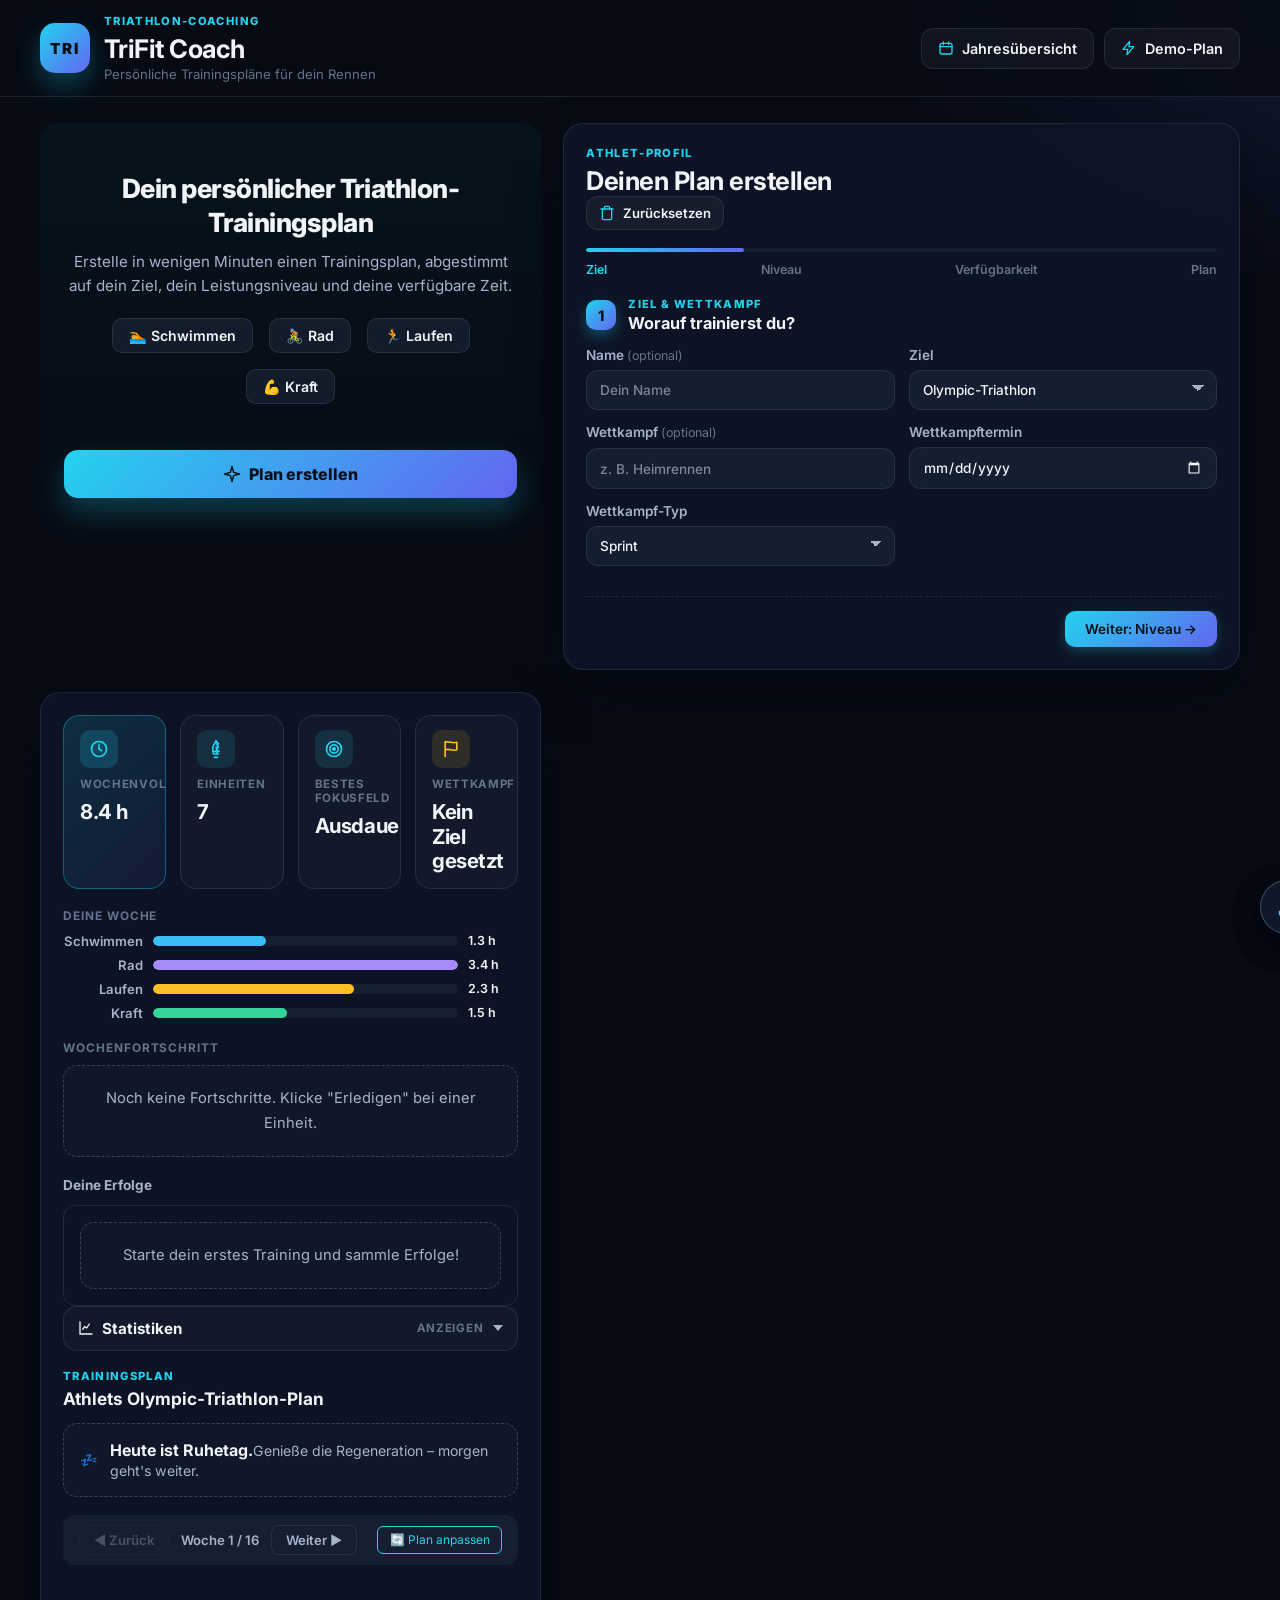
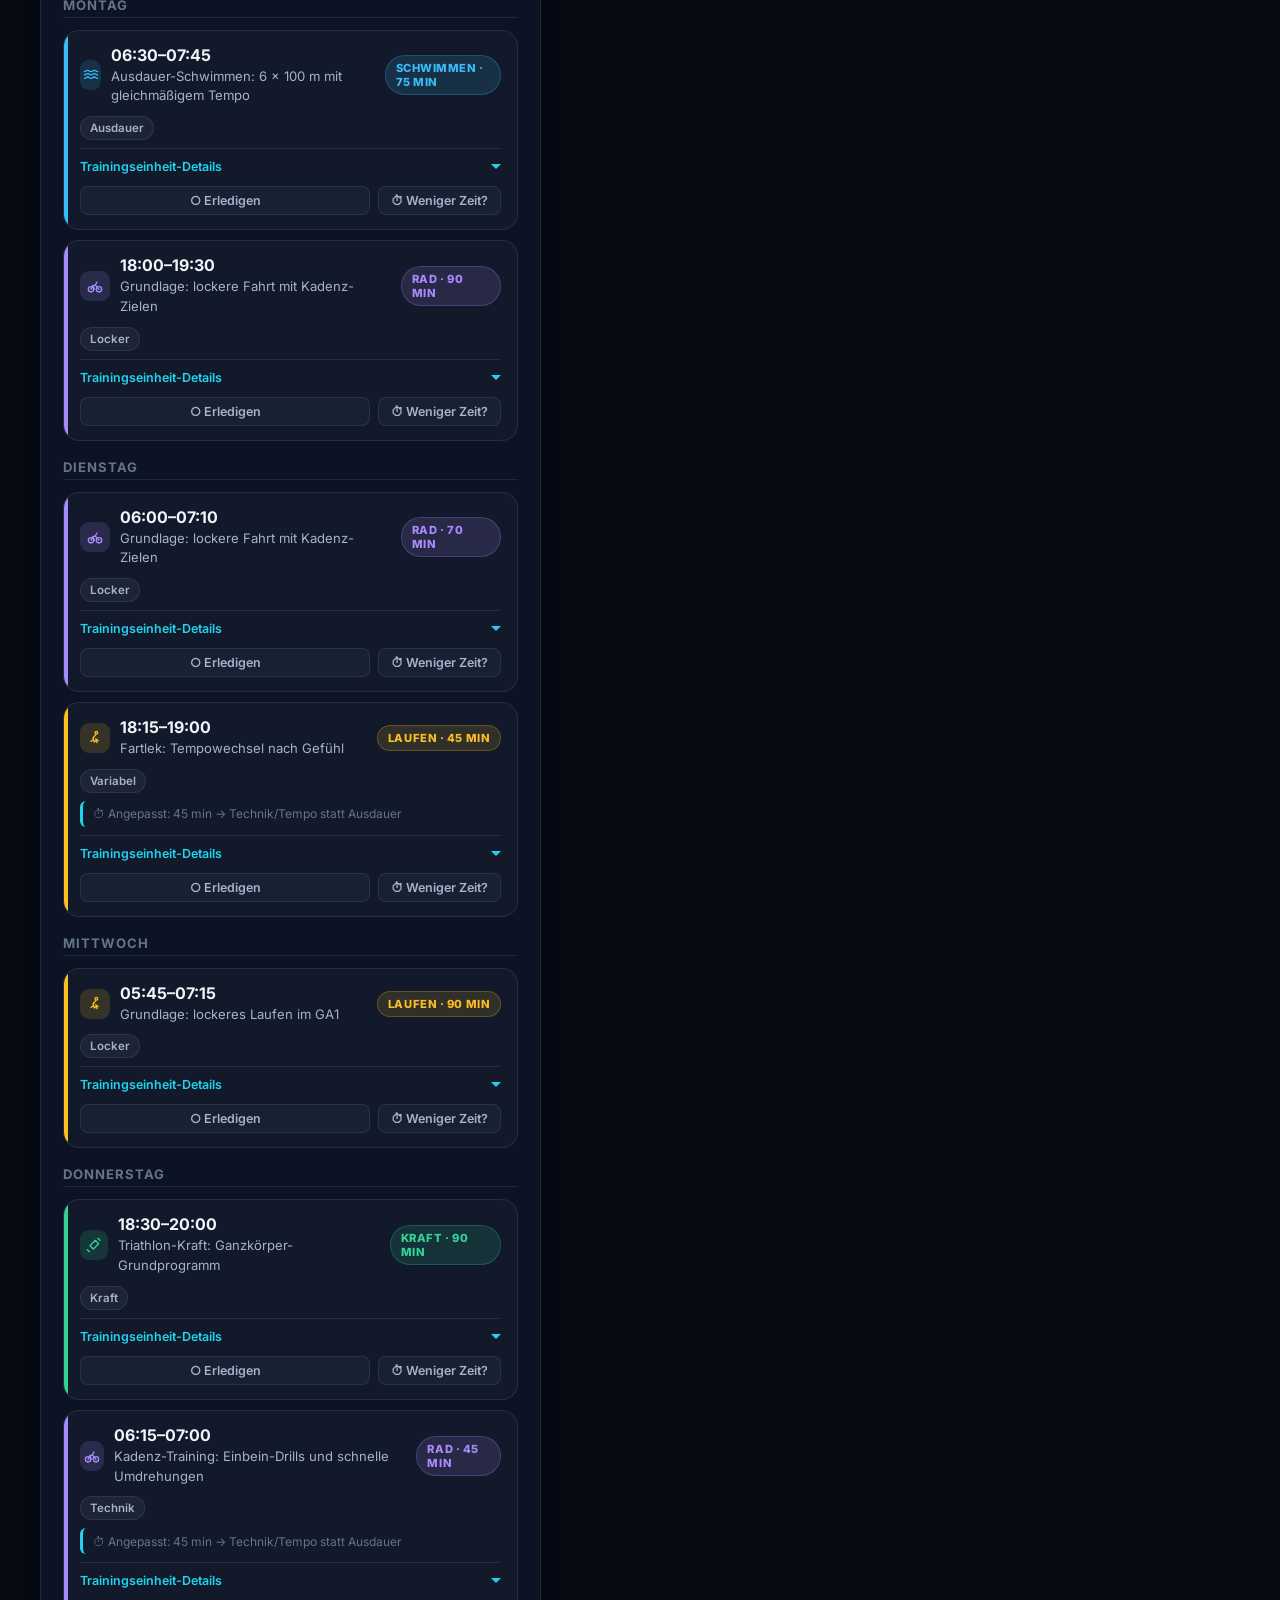
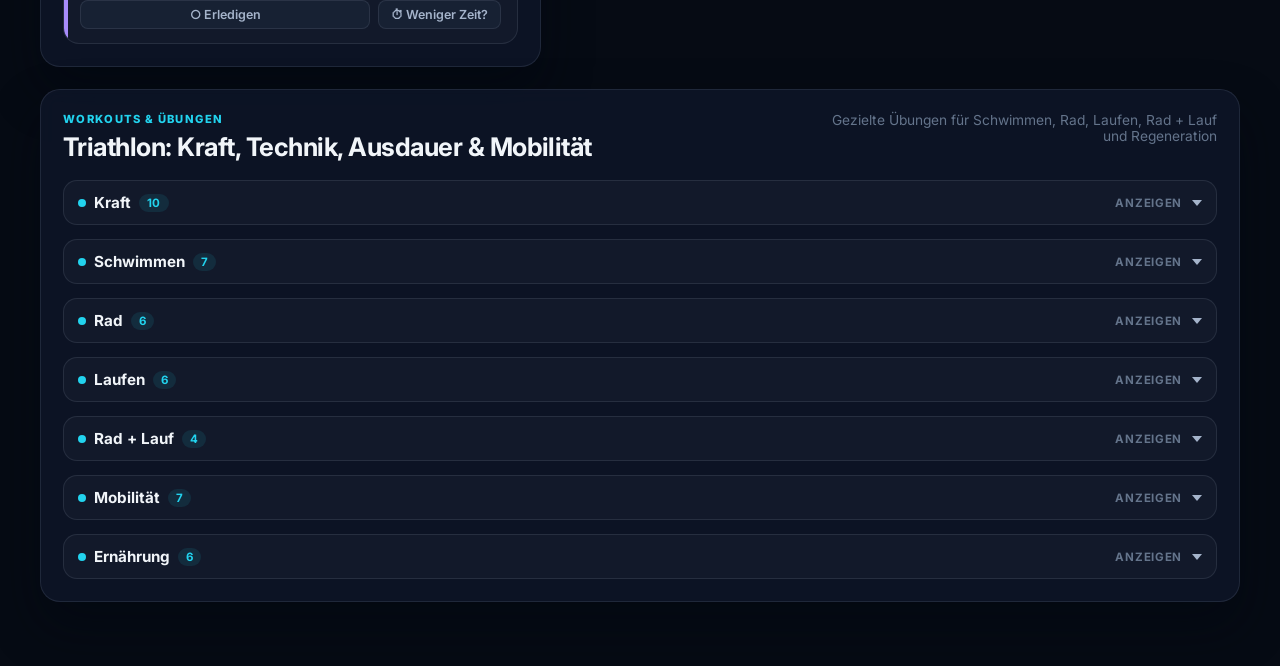
==== commit 3797ad9b: "12" ====
--- a/index.html
+++ b/index.html
@@ -327,6 +327,11 @@
             <div id="progressChart" class="progress-chart"></div>
           </div>
 
+          <div class="gamification-panel" id="gamificationPanel">
+            <h4>Deine Erfolge</h4>
+            <div id="gamificationContent" class="gamification-content"></div>
+          </div>
+
           <div class="collapsible-panel">
             <button type="button" class="collapsible-toggle" aria-expanded="false" aria-controls="chartsBody">
               <span class="collapsible-title">
--- a/style.css
+++ b/style.css
@@ -11,6 +11,7 @@
   --text-2: #a5b4cb;
   --text-3: #64748b;
   --brand: #22d3ee;
+  --accent: #22d3ee;
   --brand-2: #818cf8;
   --brand-grad: linear-gradient(135deg, #22d3ee 0%, #6366f1 100%);
   --swim: #38bdf8;
@@ -375,7 +376,7 @@
   color: var(--text-2);
 }
 
-.wizard-page {
+.wizard-page:not(.active) {
   display: none;
 }
 
@@ -427,12 +428,6 @@
 
 .wizard-nav .primary-btn {
   font-size: 0.92rem;
-}
-
-.optional-tag {
-  font-size: 0.75rem;
-  color: var(--text-3);
-  font-weight: 400;
 }
 
 .info-tooltip {
@@ -504,7 +499,7 @@
   color: #051018;
 }
 
-.avail-panel {
+.avail-panel:not(.active) {
   display: none;
 }
 
@@ -519,151 +514,7 @@
   line-height: 1.5;
 }
 
-.avail-week-card {
-  border: 1px solid var(--border);
-  border-radius: 14px;
-  padding: 14px;
-  background: var(--card);
-}
-
-.avail-week-head {
-  display: flex;
-  justify-content: space-between;
-  align-items: flex-start;
-  gap: 12px;
-  margin-bottom: 14px;
-}
-
-.avail-week-summary strong {
-  display: block;
-  font-size: 0.9rem;
-  color: var(--text);
-}
-
-.avail-week-summary span {
-  font-size: 0.78rem;
-  color: var(--text-3);
-}
-
-.avail-week-actions {
-  display: flex;
-  gap: 8px;
-  flex-shrink: 0;
-}
-
-.avail-day-list {
-  display: grid;
-  gap: 10px;
-}
-
-.avail-day-row {
-  display: grid;
-  gap: 6px;
-  padding: 10px 12px;
-  border-radius: 10px;
-  background: var(--surface-2);
-}
-
-.avail-day-head {
-  display: flex;
-  justify-content: space-between;
-  align-items: center;
-}
-
-.avail-day-name {
-  font-size: 0.82rem;
-  font-weight: 700;
-  color: var(--text);
-}
-
-.avail-day-hours {
-  font-size: 0.78rem;
-  color: var(--text-3);
-}
-
-.avail-day-hours.has {
-  color: var(--accent);
-  font-weight: 600;
-}
-
-.avail-day-windows {
-  display: flex;
-  flex-direction: column;
-  gap: 4px;
-}
-
-.avail-window-row {
-  display: flex;
-  align-items: center;
-  gap: 6px;
-}
-
-.avail-time-input,
-.avail-date-input {
-  padding: 5px 8px;
-  border: 1px solid var(--border);
-  border-radius: 6px;
-  background: var(--surface);
-  color: var(--text);
-  font-size: 0.82rem;
-  font-family: inherit;
-  width: 110px;
-}
-
-.avail-time-input:focus,
-.avail-date-input:focus {
-  border-color: var(--accent);
-  outline: none;
-}
-
-.avail-time-sep {
-  font-size: 0.78rem;
-  color: var(--text-3);
-}
-
-.avail-window-remove {
-  display: grid;
-  place-items: center;
-  width: 24px;
-  height: 24px;
-  border: none;
-  border-radius: 6px;
-  background: transparent;
-  color: var(--text-3);
-  font-size: 0.8rem;
-  cursor: pointer;
-  transition: background 0.15s, color 0.15s;
-}
-
-.avail-window-remove:hover {
-  background: rgba(239, 68, 68, 0.15);
-  color: #ef4444;
-}
-
-.avail-window-add {
-  display: inline-flex;
-  align-self: flex-start;
-  padding: 4px 10px;
-  border: 1px dashed var(--border);
-  border-radius: 6px;
-  background: none;
-  color: var(--text-3);
-  font-size: 0.76rem;
-  font-weight: 600;
-  cursor: pointer;
-  transition: border-color 0.15s, color 0.15s;
-}
-
-.avail-window-add:hover {
-  border-color: var(--accent);
-  color: var(--accent);
-}
-
-.avail-empty-hint {
-  font-size: 0.78rem;
-  color: var(--text-3);
-  font-style: italic;
-}
+/* ---------- Availability ---------- */
 
 /* Grid mode */
 
@@ -829,14 +680,10 @@
   flex-wrap: wrap;
 }
 
-.avail-select {
-  padding: 5px 8px;
-  border: 1px solid var(--border);
-  border-radius: 6px;
-  background: var(--surface);
-  color: var(--text);
-  font-size: 0.82rem;
-  font-family: inherit;
+.blocked-sport-checks {
+  display: flex;
+  gap: 4px;
+  align-items: center;
 }
 
 /* ---------- Form ---------- */
@@ -1083,15 +930,6 @@
   font-weight: 700;
   font-size: 0.85rem;
   color: var(--text-2);
-}
-
-.avail-day-time {
-  font-size: 0.8rem;
-  color: var(--text-3);
-}
-
-.avail-day-time.has {
-  color: var(--strength);
 }
 
 .avail-day-hours {
@@ -1776,6 +1614,54 @@
   text-align: center;
 }
 
+/* ---------- Blocked sport indicators ---------- */
+
+.blocked-info-banner {
+  padding: 10px 14px;
+  margin-bottom: 14px;
+  border-radius: 12px;
+  background: rgba(251, 191, 36, 0.08);
+  border: 1px solid rgba(251, 191, 36, 0.25);
+  color: #fbbf24;
+  font-size: 0.82rem;
+  line-height: 1.5;
+}
+
+.day-group.has-blocked {
+  border-left: 3px solid rgba(251, 191, 36, 0.4);
+  padding-left: 8px;
+  border-radius: 0 12px 12px 0;
+}
+
+.blocked-badge {
+  font-size: 0.7rem;
+  background: rgba(251, 191, 36, 0.15);
+  color: #fbbf24;
+  padding: 2px 8px;
+  border-radius: 8px;
+  margin-left: 6px;
+  font-weight: 600;
+}
+
+.blocked-note {
+  font-size: 0.78rem;
+  color: #fbbf24;
+  background: rgba(251, 191, 36, 0.06);
+  border: 1px solid rgba(251, 191, 36, 0.15);
+  border-radius: 8px;
+  padding: 6px 10px;
+  margin: 4px 0;
+  line-height: 1.4;
+}
+
+.day-plan-card.sport-replaced {
+  border-color: rgba(251, 191, 36, 0.3);
+}
+
+.day-plan-card.sport-replaced::before {
+  background: rgba(251, 191, 36, 0.25);
+}
+
 /* ---------- Today section ---------- */
 
 .today-section {
@@ -2319,6 +2205,109 @@
   display: none;
 }
 
+/* ---------- Confirm Modal ---------- */
+
+.modal {
+  position: fixed;
+  inset: 0;
+  display: grid;
+  place-items: center;
+  z-index: 100;
+  padding: 20px;
+  animation: fadeIn 0.2s ease;
+}
+
+.modal.hidden {
+  display: none;
+}
+
+.modal-backdrop {
+  position: absolute;
+  inset: 0;
+  background: rgba(3, 8, 16, 0.75);
+  backdrop-filter: blur(6px);
+  -webkit-backdrop-filter: blur(6px);
+}
+
+.confirm-modal {
+  position: relative;
+  z-index: 1;
+  background: linear-gradient(180deg, #0f1a2b 0%, #0b1524 100%);
+  border: 1px solid var(--border-strong);
+  border-radius: 18px;
+  padding: 24px;
+  max-width: 420px;
+  width: 100%;
+  box-shadow: var(--shadow);
+  animation: slideUp 0.28s cubic-bezier(0.22, 0.9, 0.36, 1);
+  display: grid;
+  grid-template-columns: 1fr;
+  gap: 0;
+}
+
+.confirm-modal .modal-header {
+  margin-bottom: 10px;
+}
+
+.confirm-modal .modal-content {
+  padding: 0 0 14px;
+  color: var(--text-2);
+  line-height: 1.5;
+  font-size: 0.88rem;
+}
+
+.confirm-modal .modal-controls {
+  display: flex;
+  gap: 8px;
+  justify-content: flex-end;
+}
+
+.modal-close {
+  background: none;
+  border: none;
+  color: var(--text-3);
+  font-size: 1.4rem;
+  cursor: pointer;
+  padding: 4px 8px;
+  line-height: 1;
+}
+
+.modal-close:hover {
+  color: var(--text);
+}
+
+.confirm-modal .ghost-btn {
+  padding: 8px 16px;
+  border: 1px solid var(--border);
+  border-radius: 10px;
+  background: transparent;
+  color: var(--text-2);
+  font-size: 0.85rem;
+  cursor: pointer;
+  transition: background 0.15s, color 0.15s;
+}
+
+.confirm-modal .ghost-btn:hover {
+  background: var(--surface-2);
+  color: var(--text);
+}
+
+.danger-btn {
+  padding: 8px 16px;
+  border: none;
+  border-radius: 10px;
+  background: #d32f2f;
+  color: #fff;
+  font-size: 0.85rem;
+  font-weight: 600;
+  cursor: pointer;
+  transition: background 0.15s;
+}
+
+.danger-btn:hover {
+  background: #b71c1c;
+}
+
 /* ---------- Annual modal ---------- */
 
 .annual-modal {
@@ -2336,15 +2325,6 @@
 
 .annual-modal.hidden {
   display: none;
-}
-
-@keyframes fadeIn {
-  from {
-    opacity: 0;
-  }
-  to {
-    opacity: 1;
-  }
 }
 
 @keyframes slideUp {
@@ -2388,44 +2368,7 @@
   flex-wrap: wrap;
 }
 
-/* Confirm Modal */
-.confirm-modal {
-  display: grid;
-  grid-template-columns: 1fr;
-  gap: 0;
-  max-width: 420px;
-  align-self: center;
-}
-
-.confirm-modal .modal-header {
-  margin-bottom: 10px;
-}
-
-.confirm-modal .modal-content {
-  padding: 0 0 14px;
-  color: var(--text-2);
-  line-height: 1.5;
-  font-size: 0.92rem;
-}
-
-.confirm-modal .modal-controls {
-  justify-content: flex-end;
-}
-
-.danger-btn {
-  background: var(--error);
-  color: white;
-  border: none;
-  border-radius: 10px;
-  padding: 9px 18px;
-  font-weight: 600;
-  cursor: pointer;
-  transition: background 0.15s ease;
-}
-
-.danger-btn:hover {
-  background: #e11d48;
-}
+/* Old confirm-modal rules removed — now in Confirm Modal section above */
 
 /* Wochen-Leiste für Einzel-Tag-Navigation */
 .week-strip {
@@ -3197,6 +3140,206 @@
 }
 
 /* Print styles */
+/* === Vacation Presets === */
+.vacation-presets {
+  display: flex;
+  align-items: center;
+  gap: 0.5rem;
+  flex-wrap: wrap;
+  margin-bottom: 1rem;
+  padding: 0.75rem 1rem;
+  background: var(--bg-2);
+  border-radius: 10px;
+  border: 1px solid var(--border);
+}
+.vacation-preset-label {
+  font-size: 0.8rem;
+  font-weight: 600;
+  color: var(--text-2);
+  white-space: nowrap;
+}
+.vacation-preset-btn {
+  font-size: 0.75rem;
+  padding: 0.3rem 0.6rem;
+  border-radius: 6px;
+  border: 1px solid var(--border);
+  background: var(--surface);
+  color: var(--text-2);
+  cursor: pointer;
+  transition: all 0.15s;
+  white-space: nowrap;
+}
+.vacation-preset-btn:hover {
+  background: var(--accent);
+  color: #000;
+  border-color: var(--accent);
+}
+
+/* === Blocked Period Row with Note === */
+.blocked-period-row {
+  display: flex;
+  align-items: center;
+  gap: 0.75rem;
+  padding: 0.6rem 0.75rem;
+  background: var(--bg-2);
+  border-radius: 8px;
+  border: 1px solid var(--border);
+  margin-bottom: 0.5rem;
+  flex-wrap: wrap;
+}
+.blocked-period-info {
+  display: flex;
+  flex-direction: column;
+  gap: 0.15rem;
+  min-width: 0;
+}
+.blocked-note-text {
+  font-size: 0.7rem;
+  color: var(--text-3);
+  font-style: italic;
+}
+.blocked-dates {
+  font-size: 0.8rem;
+  font-weight: 600;
+  color: var(--text-1);
+}
+.blocked-dates small {
+  font-weight: 400;
+  color: var(--text-3);
+}
+
+/* === Vacation Note Input === */
+.avail-note-input {
+  font-size: 0.8rem;
+  padding: 0.4rem 0.6rem;
+  border-radius: 6px;
+  border: 1px solid var(--border);
+  background: var(--surface);
+  color: var(--text-1);
+  min-width: 180px;
+  flex: 1;
+}
+.avail-note-input::placeholder {
+  color: var(--text-3);
+}
+
+/* === Duration Note (Smart Scheduling) === */
+.duration-note {
+  font-size: 0.75rem;
+  color: var(--text-3);
+  background: var(--bg-2);
+  padding: 0.35rem 0.6rem;
+  border-radius: 6px;
+  margin-top: 0.25rem;
+  border-left: 3px solid var(--accent);
+}
+
+/* === Recalculate Button === */
+.week-recalc-btn {
+  font-size: 0.75rem;
+  padding: 0.35rem 0.7rem;
+  border-radius: 6px;
+  border: 1px solid var(--accent);
+  background: transparent;
+  color: var(--accent);
+  cursor: pointer;
+  transition: all 0.15s;
+  white-space: nowrap;
+  margin-left: 0.5rem;
+}
+.week-recalc-btn:hover {
+  background: var(--accent);
+  color: #000;
+}
+
+/* === Gamification Panel === */
+.gamification-panel {
+  margin-top: 1.25rem;
+}
+.gamification-panel h4 {
+  font-size: 0.85rem;
+  color: var(--text-2);
+  margin-bottom: 0.75rem;
+}
+.gamification-content {
+  background: var(--bg-2);
+  border-radius: 12px;
+  padding: 1rem;
+  border: 1px solid var(--border);
+}
+.gamification-stats {
+  display: grid;
+  grid-template-columns: repeat(4, 1fr);
+  gap: 0.75rem;
+  margin-bottom: 0.75rem;
+}
+.gam-stat {
+  display: flex;
+  flex-direction: column;
+  align-items: center;
+  gap: 0.2rem;
+}
+.gam-stat-value {
+  font-size: 1.1rem;
+  font-weight: 700;
+  color: var(--text-1);
+}
+.gam-stat-label {
+  font-size: 0.65rem;
+  color: var(--text-3);
+  text-transform: uppercase;
+  letter-spacing: 0.04em;
+}
+.gam-badges {
+  display: flex;
+  gap: 0.4rem;
+  flex-wrap: wrap;
+  margin-bottom: 0.6rem;
+}
+.gam-badge {
+  font-size: 1.4rem;
+  display: flex;
+  align-items: center;
+  justify-content: center;
+  width: 2.2rem;
+  height: 2.2rem;
+  background: var(--surface);
+  border-radius: 50%;
+  border: 2px solid var(--accent);
+  box-shadow: 0 0 8px rgba(34, 211, 238, 0.25);
+}
+.gam-next {
+  font-size: 0.75rem;
+  color: var(--text-2);
+  padding: 0.4rem 0.6rem;
+  background: var(--surface);
+  border-radius: 6px;
+  display: flex;
+  align-items: center;
+  gap: 0.5rem;
+}
+.gam-next-label {
+  font-weight: 600;
+  color: var(--text-3);
+}
+.gam-complete {
+  background: rgba(34, 211, 238, 0.1);
+  border: 1px solid var(--accent);
+  color: var(--accent);
+  font-weight: 600;
+  justify-content: center;
+}
+
+@media (max-width: 600px) {
+  .gamification-stats {
+    grid-template-columns: repeat(2, 1fr);
+  }
+  .vacation-presets {
+    flex-direction: column;
+    align-items: flex-start;
+  }
+}
+
 @media print {
   :root {
     --bg: #ffffff;
